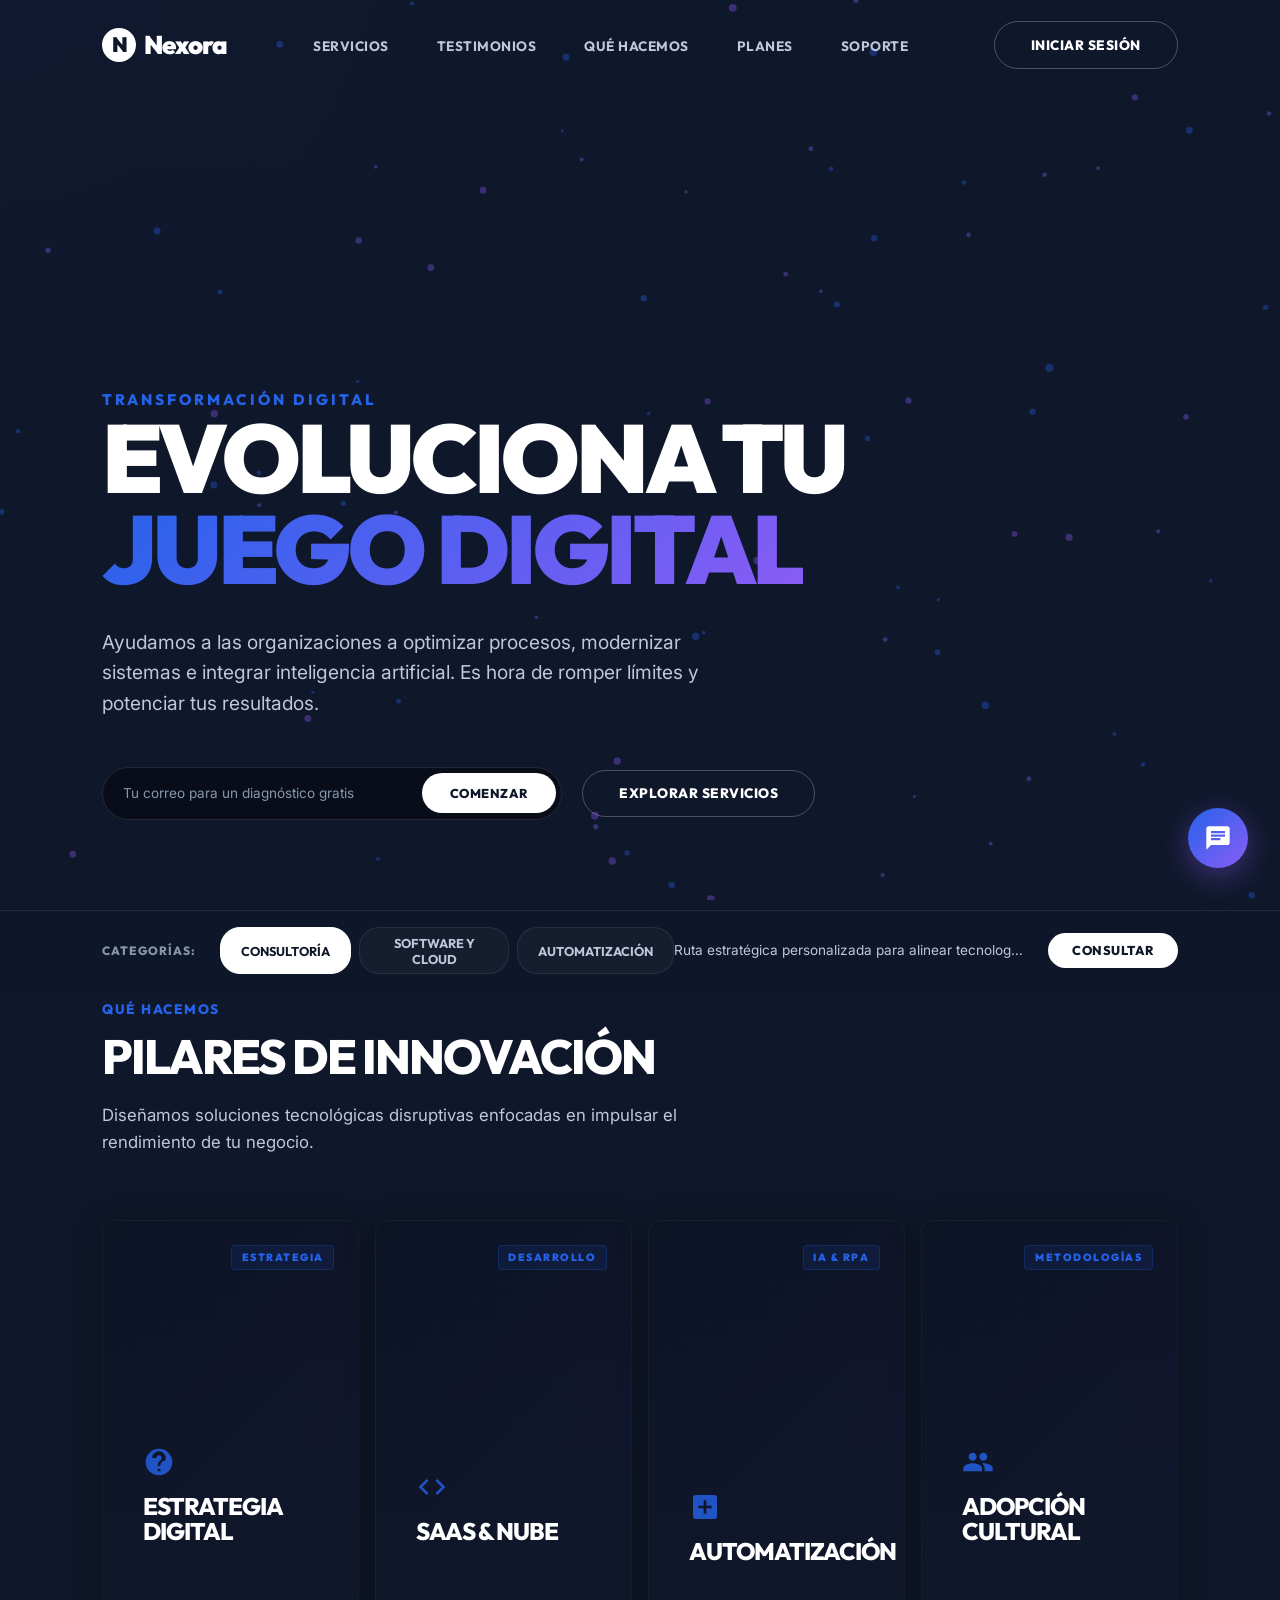
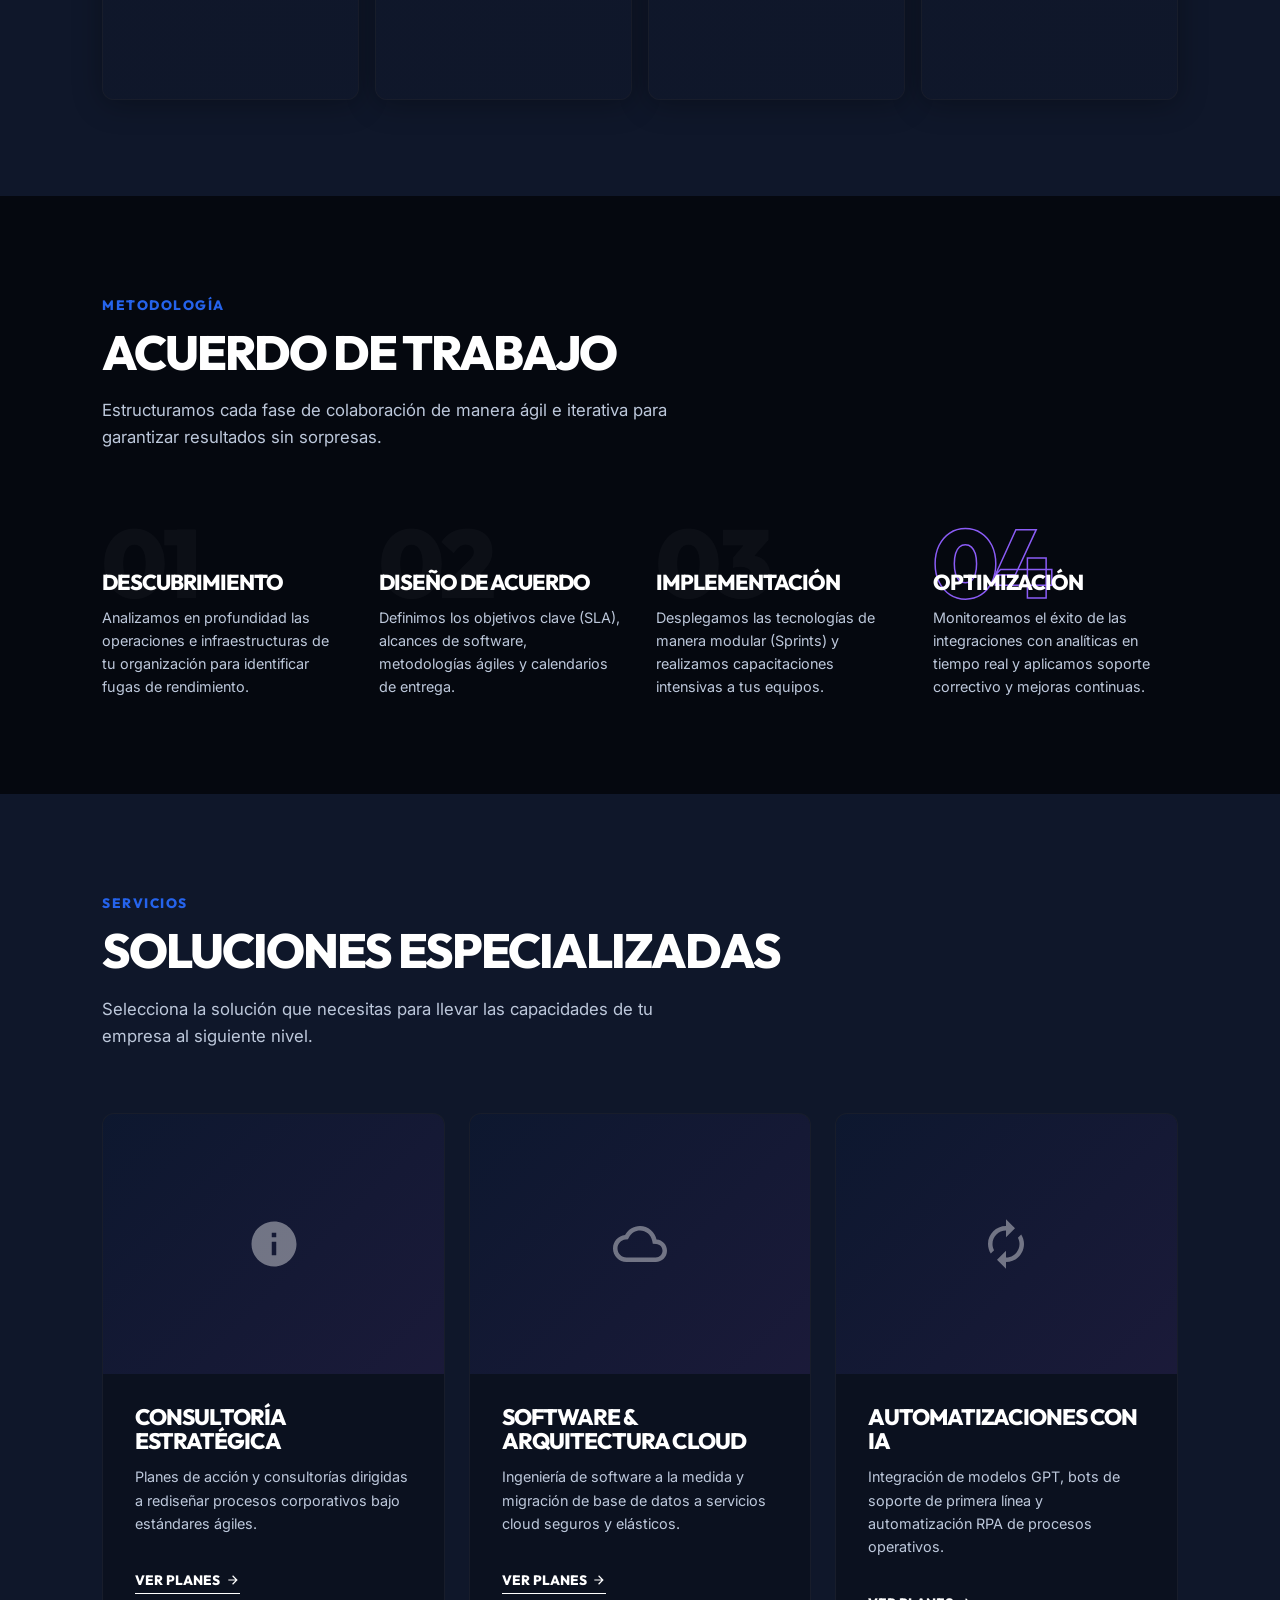
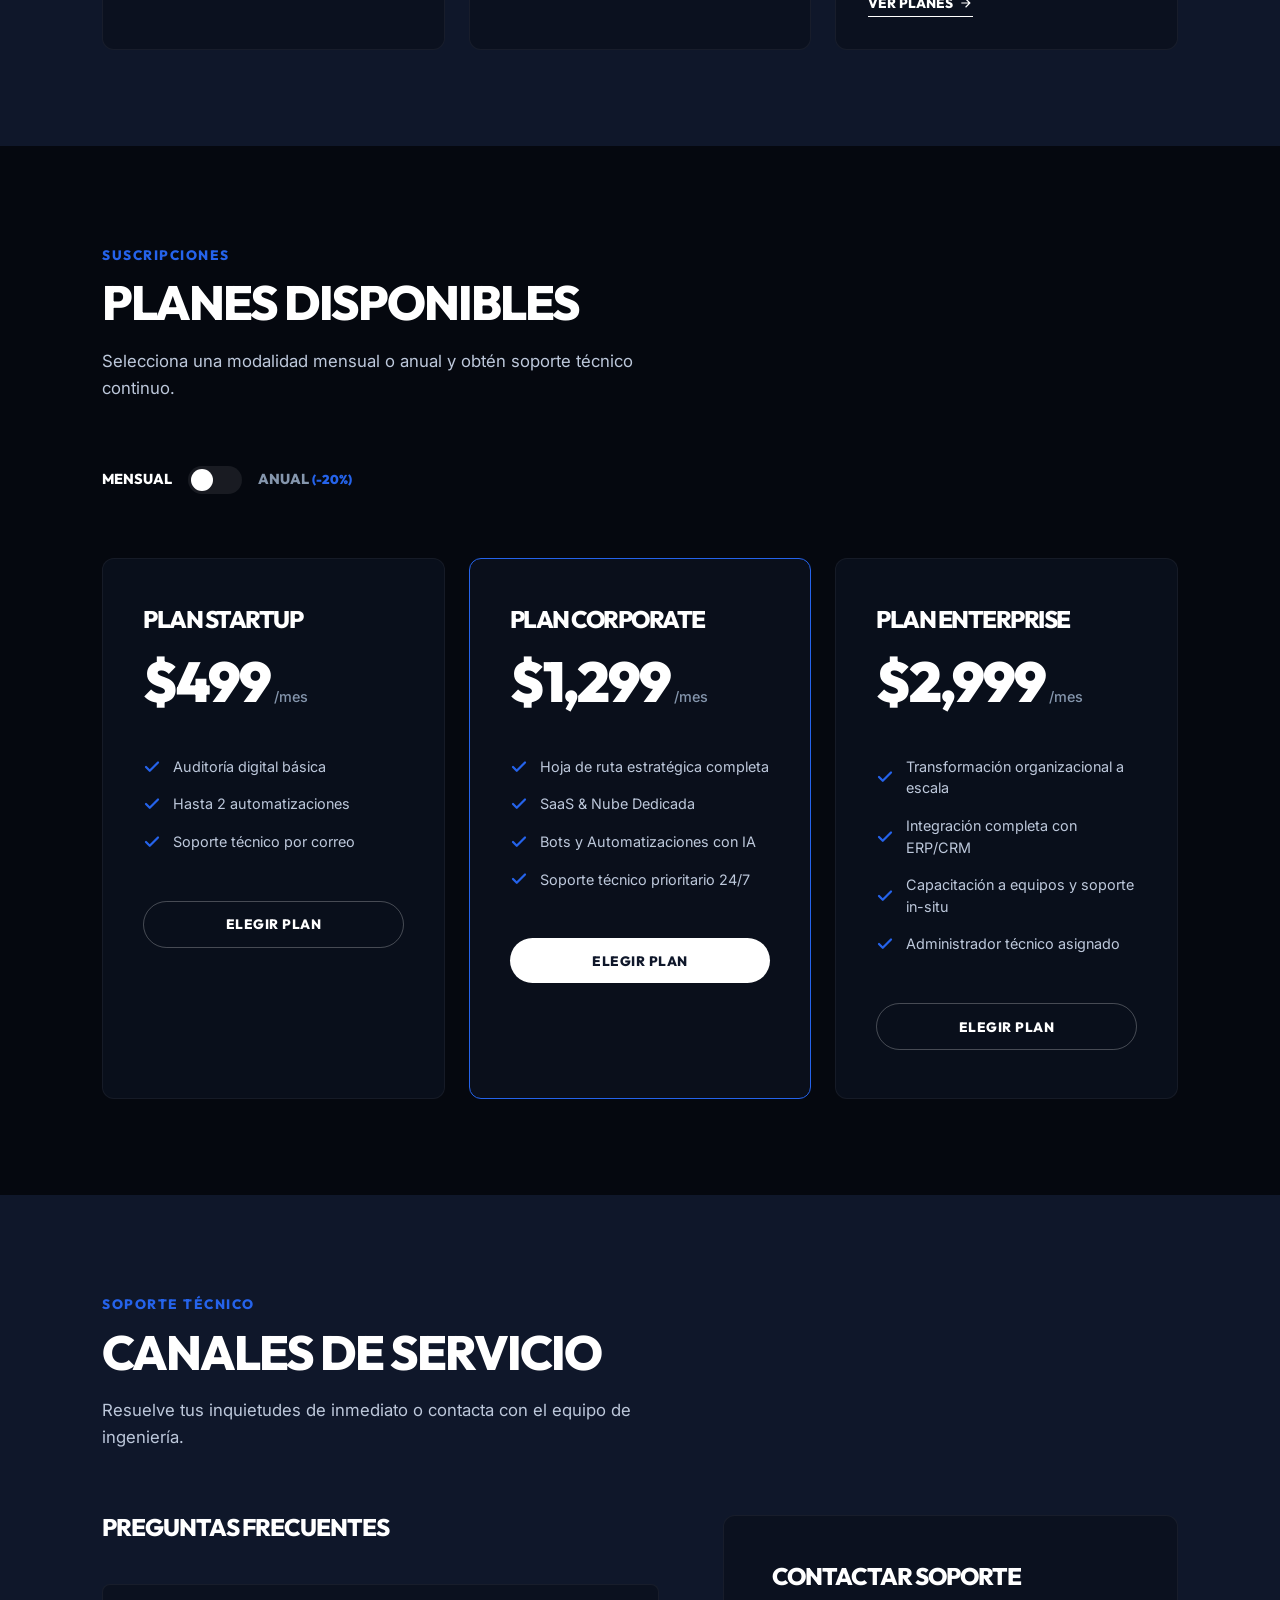
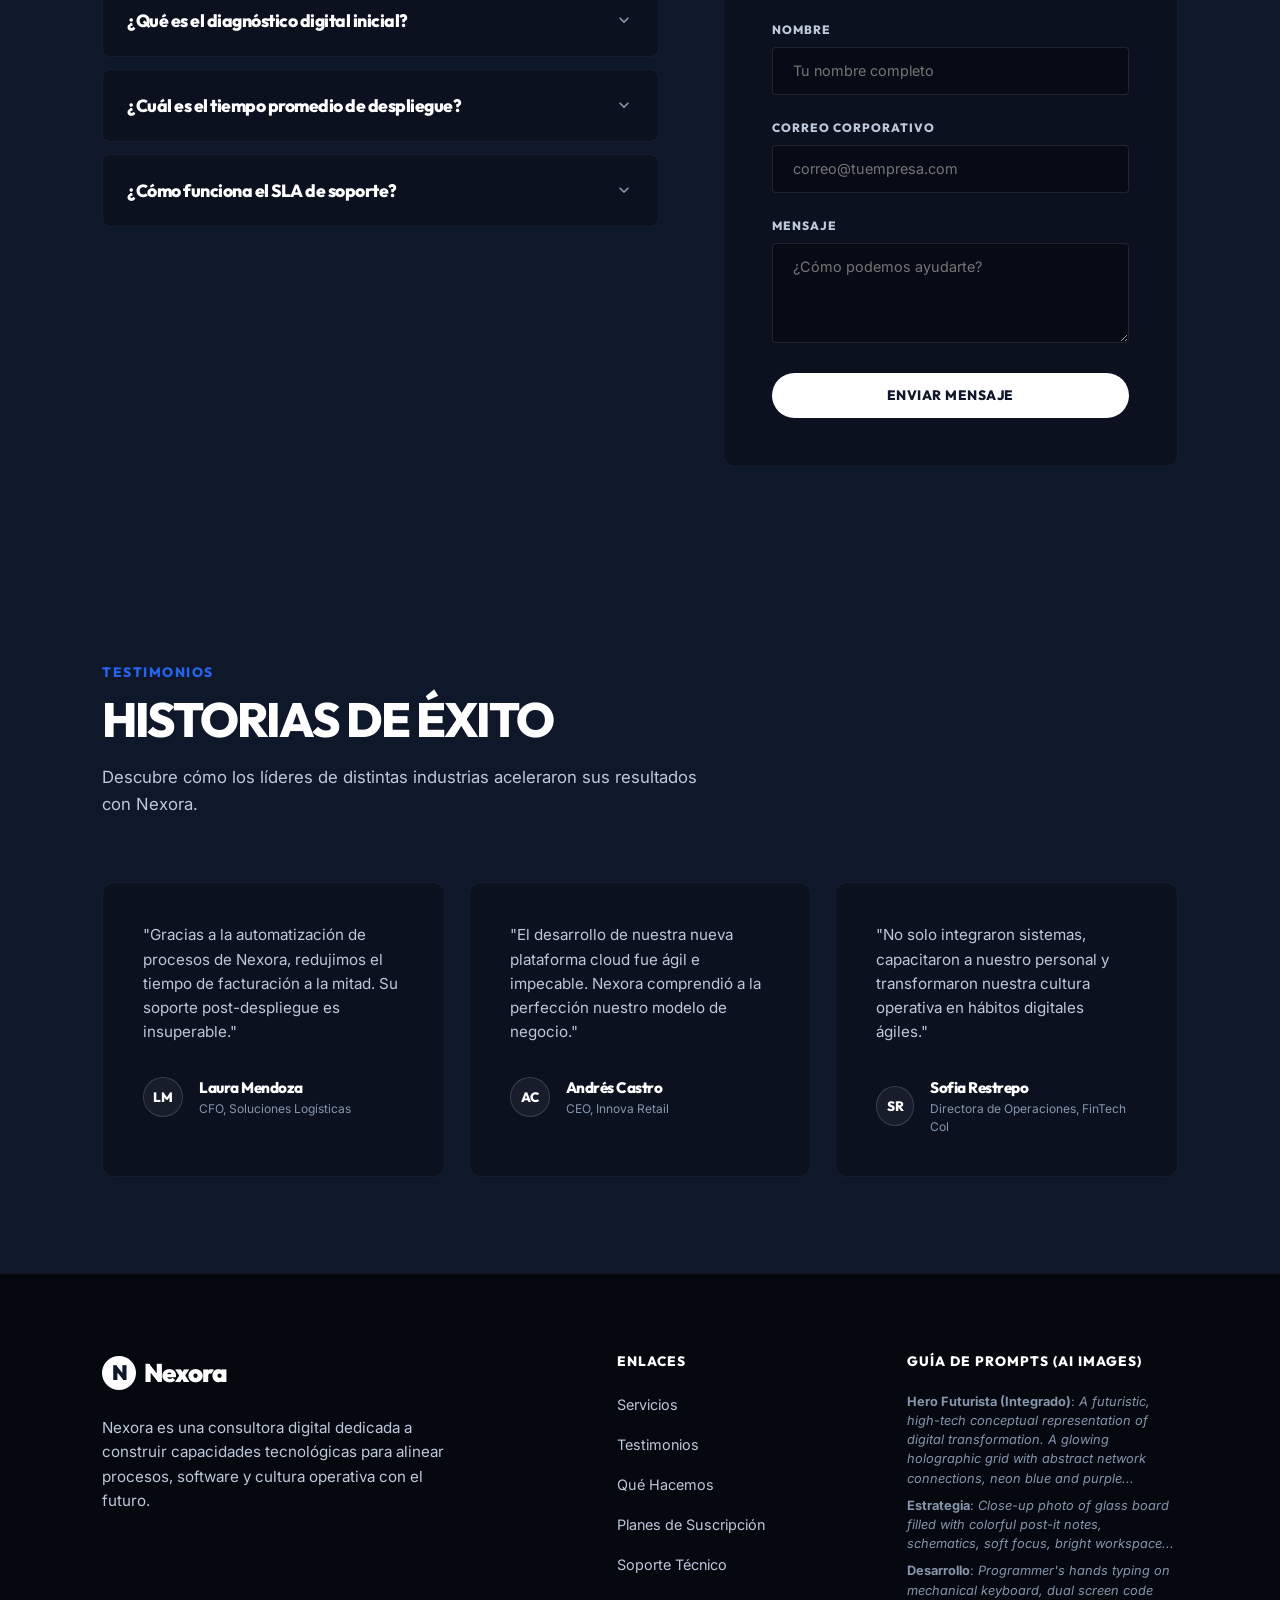
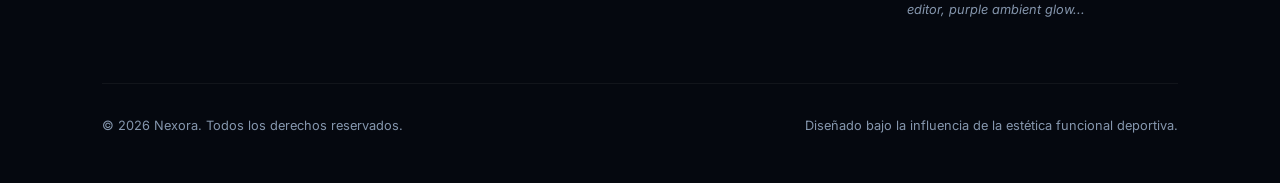
==== index.html @ 92bcb0ba "Sitio web Nexora: landing page y portafolio de servicios" ====
<!DOCTYPE html>
<html lang="es">
<head>
  <meta charset="UTF-8">
  <meta name="viewport" content="width=device-width, initial-scale=1.0">
  <title>Nexora - Agencia de Transformación Digital</title>
  <link rel="stylesheet" href="style.css">
</head>
<body>

  <!-- Header Section (Nike-inspired) -->
  <header class="header" id="navbar">
    <div class="logo">
      <div class="logo-symbol">N</div>
      <span class="logo-text">Nexora</span>
    </div>
    
    <nav>
      <ul class="nav-menu">
        <li><a href="#services" class="nav-link">Servicios</a></li>
        <li><a href="#testimonials" class="nav-link">Testimonios</a></li>
        <li><a href="#about" class="nav-link">Qué Hacemos</a></li>
        <li><a href="#pricing" class="nav-link">Planes</a></li>
        <li><a href="#faq" class="nav-link">Soporte</a></li>
      </ul>
    </nav>

    <div>
      <button class="btn btn-outline" onclick="openModal('login-modal')">Iniciar Sesión</button>
    </div>
  </header>

  <!-- Section 1: Hero Section (Nike Full-Bleed Campaign Style with Interactive Canvas) -->
  <section class="hero-section" id="hero">
    <!-- Full bleed interactive background canvas -->
    <div class="hero-background-media">
      <canvas id="hero-canvas"></canvas>
      <div class="hero-overlay"></div>
    </div>
    
    <div class="hero-content">
      <span class="hero-tagline">Transformación Digital</span>
      <h1 class="hero-title">
        Evoluciona tu <span>Juego Digital</span>
      </h1>
      <p class="hero-desc">
        Ayudamos a las organizaciones a optimizar procesos, modernizar sistemas e integrar inteligencia artificial. Es hora de romper límites y potenciar tus resultados.
      </p>
      
      <!-- Newsletter / Subscription Form & CTA Row -->
      <div class="hero-actions-row">
        <form class="hero-subscription" onsubmit="event.preventDefault(); handleSubscribe('hero-email');">
          <input type="email" id="hero-email" placeholder="Tu correo para un diagnóstico gratis" required>
          <button type="submit" class="btn btn-primary">Comenzar</button>
        </form>
        <button class="btn btn-outline" onclick="document.getElementById('services').scrollIntoView({behavior: 'smooth'})">Explorar Servicios</button>
      </div>
    </div>
  </section>

  <!-- Section 2: Qué Hacemos (Nike Category Cards style with Futuristic Enhancements) -->
  <section class="what-we-do" id="about">
    <div class="section-header">
      <span class="section-tag">Qué Hacemos</span>
      <h2 class="section-title">Pilares de Innovación</h2>
      <p class="section-desc">Diseñamos soluciones tecnológicas disruptivas enfocadas en impulsar el rendimiento de tu negocio.</p>
    </div>

    <div class="do-grid">
      <!-- Card 1: Estrategia -->
      <div class="do-card">
        <div class="do-card-bg"></div>
        <span class="do-card-tag">ESTRATEGIA</span>
        <div class="do-card-content">
          <div class="do-icon">
            <svg viewBox="0 0 24 24"><path d="M12 2C6.48 2 2 6.48 2 12s4.48 10 10 10 10-4.48 10-10S17.52 2 12 2zm1 17h-2v-2h2v2zm2.07-7.75l-.9.92C13.45 12.9 13 13.5 13 15h-2v-.5c0-1.1.45-2.1 1.17-2.83l1.24-1.26c.37-.36.59-.86.59-1.41 0-1.1-.9-2-2-2s-2 .9-2 2H7c0-2.76 2.24-5 5-5s5 2.24 5 5c0 1.04-.42 1.99-1.07 2.25z"/></svg>
          </div>
          <h3 class="do-title">Estrategia Digital</h3>
          <p class="do-text">Analizamos y diseñamos una hoja de ruta tecnológica personalizada para migrar tus operaciones al ecosistema digital sin fricciones.</p>
        </div>
      </div>

      <!-- Card 2: Desarrollo -->
      <div class="do-card">
        <div class="do-card-bg"></div>
        <span class="do-card-tag">DESARROLLO</span>
        <div class="do-card-content">
          <div class="do-icon">
            <svg viewBox="0 0 24 24"><path d="M9.4 16.6L4.8 12l4.6-4.6L8 6l-6 6 6 6 1.4-1.4zm5.2 0l4.6-4.6-4.6-4.6L16 6l6 6-6 6-1.4-1.4z"/></svg>
          </div>
          <h3 class="do-title">SaaS & Nube</h3>
          <p class="do-text">Construimos plataformas de software escalables y arquitecturas cloud optimizadas para soportar el crecimiento de tu empresa.</p>
        </div>
      </div>

      <!-- Card 3: Optimización -->
      <div class="do-card">
        <div class="do-card-bg"></div>
        <span class="do-card-tag">IA & RPA</span>
        <div class="do-card-content">
          <div class="do-icon">
            <svg viewBox="0 0 24 24"><path d="M19 3H5c-1.1 0-2 .9-2 2v14c0 1.1.9 2 2 2h14c1.1 0 2-.9 2-2V5c0-1.1-.9-2-2-2zm-2 10h-4v4h-2v-4H7v-2h4V7h2v4h4v2z"/></svg>
          </div>
          <h3 class="do-title">Automatización</h3>
          <p class="do-text">Liberamos el tiempo de tu equipo automatizando tareas repetitivas y flujos complejos con bots inteligentes y RPA.</p>
        </div>
      </div>

      <!-- Card 4: Cultura -->
      <div class="do-card">
        <div class="do-card-bg"></div>
        <span class="do-card-tag">METODOLOGÍAS</span>
        <div class="do-card-content">
          <div class="do-icon">
            <svg viewBox="0 0 24 24"><path d="M16 11c1.66 0 2.99-1.34 2.99-3S17.66 5 16 5s-3 1.34-3 3 1.34 3 3 3zm-8 0c1.66 0 2.99-1.34 2.99-3S9.66 5 8 5 5 6.34 5 8s1.34 3 3 3zm0 2c-2.33 0-7 1.17-7 3.5V19h14v-2.5c0-2.33-4.67-3.5-7-3.5zm8 0c-.29 0-.62.02-.97.05 1.16.84 1.97 1.97 1.97 3.45V19h6v-2.5c0-2.33-4.67-3.5-7-3.5z"/></svg>
          </div>
          <h3 class="do-title">Adopción Cultural</h3>
          <p class="do-text">Capacitamos a tus colaboradores en metodologías ágiles y herramientas digitales para asegurar una transformación orgánica.</p>
        </div>
      </div>
    </div>
  </section>

  <!-- Section 3: Acuerdo de Trabajo (Bold horizontal workflow steps) -->
  <section class="timeline-section" id="workspace">
    <div class="section-header">
      <span class="section-tag">Metodología</span>
      <h2 class="section-title">Acuerdo de Trabajo</h2>
      <p class="section-desc">Estructuramos cada fase de colaboración de manera ágil e iterativa para garantizar resultados sin sorpresas.</p>
    </div>

    <div class="timeline">
      <!-- Step 1 -->
      <div class="timeline-item active">
        <div class="timeline-num">01</div>
        <div class="timeline-card">
          <h3 class="timeline-title">Descubrimiento</h3>
          <p class="timeline-text">Analizamos en profundidad las operaciones e infraestructuras de tu organización para identificar fugas de rendimiento.</p>
        </div>
      </div>
      
      <!-- Step 2 -->
      <div class="timeline-item">
        <div class="timeline-num">02</div>
        <div class="timeline-card">
          <h3 class="timeline-title">Diseño de Acuerdo</h3>
          <p class="timeline-text">Definimos los objetivos clave (SLA), alcances de software, metodologías ágiles y calendarios de entrega.</p>
        </div>
      </div>

      <!-- Step 3 -->
      <div class="timeline-item">
        <div class="timeline-num">03</div>
        <div class="timeline-card">
          <h3 class="timeline-title">Implementación</h3>
          <p class="timeline-text">Desplegamos las tecnologías de manera modular (Sprints) y realizamos capacitaciones intensivas a tus equipos.</p>
        </div>
      </div>

      <!-- Step 4 -->
      <div class="timeline-item">
        <div class="timeline-num">04</div>
        <div class="timeline-card">
          <h3 class="timeline-title">Optimización</h3>
          <p class="timeline-text">Monitoreamos el éxito de las integraciones con analíticas en tiempo real y aplicamos soporte correctivo y mejoras continuas.</p>
        </div>
      </div>
    </div>
  </section>

  <!-- Section 4: Catálogo de Servicios (Showcase product grids) -->
  <section class="services-section" id="services">
    <div class="section-header">
      <span class="section-tag">Servicios</span>
      <h2 class="section-title">Soluciones Especializadas</h2>
      <p class="section-desc">Selecciona la solución que necesitas para llevar las capacidades de tu empresa al siguiente nivel.</p>
    </div>

    <div class="services-grid">
      <!-- Service 1 -->
      <div class="service-item" id="service-consulting">
        <div class="service-img-mock">
          <div class="service-img-icon">
            <svg viewBox="0 0 24 24"><path d="M12 2C6.48 2 2 6.48 2 12s4.48 10 10 10 10-4.48 10-10S17.52 2 12 2zm1 15h-2v-6h2v6zm0-8h-2V7h2v2z"/></svg>
          </div>
        </div>
        <div class="service-content">
          <h3 class="service-title">Consultoría Estratégica</h3>
          <p class="service-text">Planes de acción y consultorías dirigidas a rediseñar procesos corporativos bajo estándares ágiles.</p>
          <a href="#pricing" class="service-btn">
            Ver planes
            <svg viewBox="0 0 24 24"><path d="M12 4l-1.41 1.41L16.17 11H4v2h12.17l-5.58 5.59L12 20l8-8z"/></svg>
          </a>
        </div>
      </div>

      <!-- Service 2 -->
      <div class="service-item" id="service-cloud">
        <div class="service-img-mock">
          <div class="service-img-icon">
            <svg viewBox="0 0 24 24"><path d="M19.35 10.04C18.67 6.59 15.64 4 12 4 9.11 4 6.6 5.64 5.35 8.04 2.34 8.36 0 10.91 0 14c0 3.31 2.69 6 6 6h13c2.76 0 5-2.24 5-5 0-2.64-2.05-4.78-4.65-4.96zM19 18H6c-2.21 0-4-1.79-4-4 0-2.05 1.53-3.76 3.56-3.97l1.07-.11.5-.95C8.08 7.14 9.94 6 12 6c2.62 0 4.88 1.86 5.39 4.43l.3 1.5 1.53.11c1.56.1 2.78 1.41 2.78 2.96 0 1.65-1.35 3-3 3z"/></svg>
          </div>
        </div>
        <div class="service-content">
          <h3 class="service-title">Software & Arquitectura Cloud</h3>
          <p class="service-text">Ingeniería de software a la medida y migración de base de datos a servicios cloud seguros y elásticos.</p>
          <a href="#pricing" class="service-btn">
            Ver planes
            <svg viewBox="0 0 24 24"><path d="M12 4l-1.41 1.41L16.17 11H4v2h12.17l-5.58 5.59L12 20l8-8z"/></svg>
          </a>
        </div>
      </div>

      <!-- Service 3 -->
      <div class="service-item" id="service-automation">
        <div class="service-img-mock">
          <div class="service-img-icon">
            <svg viewBox="0 0 24 24"><path d="M12 6v3l4-4-4-4v3c-4.42 0-8 3.58-8 8 0 1.57.46 3.03 1.24 4.26L6.7 14.8c-.45-.83-.7-1.79-.7-2.8 0-3.31 2.69-6 6-6zm6.76 1.74L17.3 9.2c.44.84.7 1.79.7 2.8 0 3.31-2.69 6-6 6v-3l-4 4 4 4v-3c4.42 0 8-3.58 8-8 0-1.57-.46-3.03-1.24-4.26z"/></svg>
          </div>
        </div>
        <div class="service-content">
          <h3 class="service-title">Automatizaciones con IA</h3>
          <p class="service-text">Integración de modelos GPT, bots de soporte de primera línea y automatización RPA de procesos operativos.</p>
          <a href="#pricing" class="service-btn">
            Ver planes
            <svg viewBox="0 0 24 24"><path d="M12 4l-1.41 1.41L16.17 11H4v2h12.17l-5.58 5.59L12 20l8-8z"/></svg>
          </a>
        </div>
      </div>
    </div>
  </section>

  <!-- Interactive Bottom Selector Bar (Audi-inspired selector toolbar) -->
  <div class="bottom-selector-bar" id="audi-selector-bar">
    <div class="selector-left">
      <span class="selector-label">Categorías:</span>
      <div class="selector-items-container">
        <button class="selector-item-btn active" onclick="selectServicePreview('consulting')">Consultoría</button>
        <button class="selector-item-btn" onclick="selectServicePreview('cloud')">Software y Cloud</button>
        <button class="selector-item-btn" onclick="selectServicePreview('automation')">Automatización</button>
      </div>
    </div>
    <div class="selector-right">
      <span class="selector-preview-text" id="selector-preview-desc">
        Ruta estratégica personalizada para alinear tecnología y negocio.
      </span>
      <a href="#support" class="btn btn-primary" style="padding: 0.5rem 1.5rem; font-size: 0.8rem;">Consultar</a>
    </div>
  </div>

  <!-- Section 5: Suscripciones & Planes (Pricing) -->
  <section class="pricing-section" id="pricing">
    <div class="section-header">
      <span class="section-tag">Suscripciones</span>
      <h2 class="section-title">Planes Disponibles</h2>
      <p class="section-desc">Selecciona una modalidad mensual o anual y obtén soporte técnico continuo.</p>
    </div>

    <!-- Toggle switch Monthly / Annual -->
    <div class="pricing-toggle-container">
      <span class="pricing-label active" id="label-monthly" onclick="togglePricing(false)">Mensual</span>
      <div class="toggle-switch" id="pricing-toggle" onclick="togglePricing()">
        <div class="toggle-circle"></div>
      </div>
      <span class="pricing-label" id="label-annual" onclick="togglePricing(true)">Anual <span style="color:var(--color-blue); font-size:0.8rem; font-weight:900;">(-20%)</span></span>
    </div>

    <div class="pricing-grid">
      <!-- Tier 1 -->
      <div class="price-card">
        <h3 class="price-tier">Plan Startup</h3>
        <div class="price-amount" id="price-startup">
          $499<span class="price-period">/mes</span>
        </div>
        <ul class="price-features">
          <li class="price-feature-item">
            <svg viewBox="0 0 24 24" fill="none" stroke="currentColor" stroke-width="3" stroke-linecap="round" stroke-linejoin="round"><polyline points="20 6 9 17 4 12"></polyline></svg>
            Auditoría digital básica
          </li>
          <li class="price-feature-item">
            <svg viewBox="0 0 24 24" fill="none" stroke="currentColor" stroke-width="3" stroke-linecap="round" stroke-linejoin="round"><polyline points="20 6 9 17 4 12"></polyline></svg>
            Hasta 2 automatizaciones
          </li>
          <li class="price-feature-item">
            <svg viewBox="0 0 24 24" fill="none" stroke="currentColor" stroke-width="3" stroke-linecap="round" stroke-linejoin="round"><polyline points="20 6 9 17 4 12"></polyline></svg>
            Soporte técnico por correo
          </li>
        </ul>
        <button class="btn btn-outline price-btn" onclick="showNotification('Solicitud de Plan Startup enviada.')">Elegir Plan</button>
      </div>

      <!-- Tier 2 -->
      <div class="price-card featured">
        <h3 class="price-tier">Plan Corporate</h3>
        <div class="price-amount" id="price-corporate">
          $1,299<span class="price-period">/mes</span>
        </div>
        <ul class="price-features">
          <li class="price-feature-item">
            <svg viewBox="0 0 24 24" fill="none" stroke="currentColor" stroke-width="3" stroke-linecap="round" stroke-linejoin="round"><polyline points="20 6 9 17 4 12"></polyline></svg>
            Hoja de ruta estratégica completa
          </li>
          <li class="price-feature-item">
            <svg viewBox="0 0 24 24" fill="none" stroke="currentColor" stroke-width="3" stroke-linecap="round" stroke-linejoin="round"><polyline points="20 6 9 17 4 12"></polyline></svg>
            SaaS & Nube Dedicada
          </li>
          <li class="price-feature-item">
            <svg viewBox="0 0 24 24" fill="none" stroke="currentColor" stroke-width="3" stroke-linecap="round" stroke-linejoin="round"><polyline points="20 6 9 17 4 12"></polyline></svg>
            Bots y Automatizaciones con IA
          </li>
          <li class="price-feature-item">
            <svg viewBox="0 0 24 24" fill="none" stroke="currentColor" stroke-width="3" stroke-linecap="round" stroke-linejoin="round"><polyline points="20 6 9 17 4 12"></polyline></svg>
            Soporte técnico prioritario 24/7
          </li>
        </ul>
        <button class="btn btn-primary price-btn" onclick="showNotification('Solicitud de Plan Corporate enviada.')">Elegir Plan</button>
      </div>

      <!-- Tier 3 -->
      <div class="price-card">
        <h3 class="price-tier">Plan Enterprise</h3>
        <div class="price-amount" id="price-enterprise">
          $2,999<span class="price-period">/mes</span>
        </div>
        <ul class="price-features">
          <li class="price-feature-item">
            <svg viewBox="0 0 24 24" fill="none" stroke="currentColor" stroke-width="3" stroke-linecap="round" stroke-linejoin="round"><polyline points="20 6 9 17 4 12"></polyline></svg>
            Transformación organizacional a escala
          </li>
          <li class="price-feature-item">
            <svg viewBox="0 0 24 24" fill="none" stroke="currentColor" stroke-width="3" stroke-linecap="round" stroke-linejoin="round"><polyline points="20 6 9 17 4 12"></polyline></svg>
            Integración completa con ERP/CRM
          </li>
          <li class="price-feature-item">
            <svg viewBox="0 0 24 24" fill="none" stroke="currentColor" stroke-width="3" stroke-linecap="round" stroke-linejoin="round"><polyline points="20 6 9 17 4 12"></polyline></svg>
            Capacitación a equipos y soporte in-situ
          </li>
          <li class="price-feature-item">
            <svg viewBox="0 0 24 24" fill="none" stroke="currentColor" stroke-width="3" stroke-linecap="round" stroke-linejoin="round"><polyline points="20 6 9 17 4 12"></polyline></svg>
            Administrador técnico asignado
          </li>
        </ul>
        <button class="btn btn-outline price-btn" onclick="showNotification('Solicitud de Plan Enterprise enviada.')">Elegir Plan</button>
      </div>
    </div>
  </section>

  <!-- Section 6: Servicio al Cliente & FAQ -->
  <section class="faq-section" id="faq">
    <div class="section-header">
      <span class="section-tag">Soporte Técnico</span>
      <h2 class="section-title">Canales de Servicio</h2>
      <p class="section-desc">Resuelve tus inquietudes de inmediato o contacta con el equipo de ingeniería.</p>
    </div>

    <div class="support-container" id="support">
      
      <!-- FAQ Accordion -->
      <div class="faq-list">
        <h3 class="form-title">Preguntas Frecuentes</h3>
        
        <!-- Accordion Item 1 -->
        <div class="faq-item">
          <button class="faq-trigger" onclick="toggleAccordion(this)">
            ¿Qué es el diagnóstico digital inicial?
            <span class="faq-arrow">
              <svg viewBox="0 0 24 24"><path d="M16.59 8.59L12 13.17 7.41 8.59 6 10l6 6 6-6z"/></svg>
            </span>
          </button>
          <div class="faq-panel">
            <div class="faq-content">
              Es una auditoría técnica sin costo sobre tus flujos de trabajo e infraestructuras actuales. Te entregaremos un reporte ejecutivo con 3 mejoras de alto impacto listas para implementarse.
            </div>
          </div>
        </div>

        <!-- Accordion Item 2 -->
        <div class="faq-item">
          <button class="faq-trigger" onclick="toggleAccordion(this)">
            ¿Cuál es el tiempo promedio de despliegue?
            <span class="faq-arrow">
              <svg viewBox="0 0 24 24"><path d="M16.59 8.59L12 13.17 7.41 8.59 6 10l6 6 6-6z"/></svg>
            </span>
          </button>
          <div class="faq-panel">
            <div class="faq-content">
              Las consultorías de procesos toman de 3 a 5 semanas. El desarrollo e integración de software SaaS se realiza por sprints quincenales, completando versiones operativas en un plazo de 2 a 4 meses.
            </div>
          </div>
        </div>

        <!-- Accordion Item 3 -->
        <div class="faq-item">
          <button class="faq-trigger" onclick="toggleAccordion(this)">
            ¿Cómo funciona el SLA de soporte?
            <span class="faq-arrow">
              <svg viewBox="0 0 24 24"><path d="M16.59 8.59L12 13.17 7.41 8.59 6 10l6 6 6-6z"/></svg>
            </span>
          </button>
          <div class="faq-panel">
            <div class="faq-content">
              Garantizamos respuestas técnicas inmediatas. Dependiendo del plan de suscripción contratado, obtienes canales de soporte dedicados con plazos de resolución garantizados de 24h, 4h o asistencia prioritaria 24/7.
            </div>
          </div>
        </div>
      </div>

      <!-- Support Form Card -->
      <div class="support-card">
        <h3 class="form-title">Contactar Soporte</h3>
        
        <form onsubmit="event.preventDefault(); handleFormSubmit();">
          <div class="form-group">
            <label class="form-label" for="support-name">Nombre</label>
            <input type="text" id="support-name" class="form-input" placeholder="Tu nombre completo" required>
          </div>
          <div class="form-group">
            <label class="form-label" for="support-email">Correo Corporativo</label>
            <input type="email" id="support-email" class="form-input" placeholder="correo@tuempresa.com" required>
          </div>
          <div class="form-group">
            <label class="form-label" for="support-message">Mensaje</label>
            <textarea id="support-message" class="form-input" style="min-height: 100px; resize: vertical;" placeholder="¿Cómo podemos ayudarte?" required></textarea>
          </div>
          <button type="submit" class="btn btn-primary" style="width: 100%;">Enviar Mensaje</button>
        </form>
      </div>

    </div>
  </section>

  <!-- Section 7: Testimonios -->
  <section class="testimonials-section" id="testimonials">
    <div class="section-header">
      <span class="section-tag">Testimonios</span>
      <h2 class="section-title">Historias de Éxito</h2>
      <p class="section-desc">Descubre cómo los líderes de distintas industrias aceleraron sus resultados con Nexora.</p>
    </div>

    <div class="testimon-grid">
      <!-- Testimonial 1 -->
      <div class="testimon-card">
        <p class="testimon-quote">
          "Gracias a la automatización de procesos de Nexora, redujimos el tiempo de facturación a la mitad. Su soporte post-despliegue es insuperable."
        </p>
        <div class="testimon-client">
          <div class="testimon-avatar">LM</div>
          <div class="client-info">
            <span class="client-name">Laura Mendoza</span>
            <span class="client-company">CFO, Soluciones Logísticas</span>
          </div>
        </div>
      </div>

      <!-- Testimonial 2 -->
      <div class="testimon-card">
        <p class="testimon-quote">
          "El desarrollo de nuestra nueva plataforma cloud fue ágil e impecable. Nexora comprendió a la perfección nuestro modelo de negocio."
        </p>
        <div class="testimon-client">
          <div class="testimon-avatar">AC</div>
          <div class="client-info">
            <span class="client-name">Andrés Castro</span>
            <span class="client-company">CEO, Innova Retail</span>
          </div>
        </div>
      </div>

      <!-- Testimonial 3 -->
      <div class="testimon-card">
        <p class="testimon-quote">
          "No solo integraron sistemas, capacitaron a nuestro personal y transformaron nuestra cultura operativa en hábitos digitales ágiles."
        </p>
        <div class="testimon-client">
          <div class="testimon-avatar">SR</div>
          <div class="client-info">
            <span class="client-name">Sofia Restrepo</span>
            <span class="client-company">Directora de Operaciones, FinTech Col</span>
          </div>
        </div>
      </div>
    </div>
  </section>

  <!-- Floating Chatbot Widget (Nexora AI Assistant) -->
  <div class="chatbot-widget" id="chatbot">
    <button class="chatbot-toggle" id="chatbot-toggle" onclick="toggleChatbot()">
      <svg viewBox="0 0 24 24"><path d="M20 2H4c-1.1 0-1.99.9-1.99 2L2 22l4-4h14c1.1 0 2-.9 2-2V4c0-1.1-.9-2-2-2zM6 9h12v2H6V9zm8 5H6v-2h8v2zm4-6H6V6h12v2z"/></svg>
    </button>
    
    <div class="chat-window" id="chat-window">
      <div class="chat-header">
        <div class="chat-header-avatar">N</div>
        <div class="chat-header-info">
          <span class="chat-header-title">Nexora AI Assistant</span>
          <span class="chat-header-status">En línea</span>
        </div>
        <button class="chat-close-btn" onclick="toggleChatbot()">
          <svg viewBox="0 0 24 24"><path d="M19 6.41L17.59 5 12 10.59 6.41 5 5 6.41 10.59 12 5 17.59 6.41 19 12 13.41 17.59 19 19 17.59 13.41 12z"/></svg>
        </button>
      </div>
      
      <div class="chat-messages" id="chat-messages">
        <div class="chat-bubble bot">
          ¡Hola! Soy el asistente digital de Nexora. ¿En qué puedo ayudarte hoy?
        </div>
      </div>
      
      <div class="chat-quick-replies" id="chat-quick-replies">
        <button class="chat-reply-btn" onclick="handleChatReply('planes')">Tipos de Planes</button>
        <button class="chat-reply-btn" onclick="handleChatReply('asesoria')">Asesoría Digital</button>
        <button class="chat-reply-btn" onclick="handleChatReply('whatsapp')">WhatsApp Directo</button>
      </div>
    </div>
  </div>

  <!-- Footer Section -->
  <footer class="footer">
    <div class="footer-grid">
      <div class="footer-logo-desc">
        <div class="logo">
          <div class="logo-symbol">N</div>
          <span class="logo-text" style="color:var(--color-white);">Nexora</span>
        </div>
        <p class="footer-desc">
          Nexora es una consultora digital dedicada a construir capacidades tecnológicas para alinear procesos, software y cultura operativa con el futuro.
        </p>
      </div>

      <div>
        <h3 class="footer-links-title">Enlaces</h3>
        <ul class="footer-links-list">
          <li><a href="#services">Servicios</a></li>
          <li><a href="#testimonials">Testimonios</a></li>
          <li><a href="#about">Qué Hacemos</a></li>
          <li><a href="#pricing">Planes de Suscripción</a></li>
          <li><a href="#faq">Soporte Técnico</a></li>
        </ul>
      </div>

      <div>
        <h3 class="footer-links-title">Guía de Prompts (AI Images)</h3>
        <ul class="footer-links-list" style="gap:0.5rem; font-size:0.8rem; color:var(--text-muted);">
          <li>
            <strong>Hero Futurista (Integrado)</strong>:
            <span style="font-style:italic;">A futuristic, high-tech conceptual representation of digital transformation. A glowing holographic grid with abstract network connections, neon blue and purple...</span>
          </li>
          <li>
            <strong>Estrategia</strong>:
            <span style="font-style:italic;">Close-up photo of glass board filled with colorful post-it notes, schematics, soft focus, bright workspace...</span>
          </li>
          <li>
            <strong>Desarrollo</strong>:
            <span style="font-style:italic;">Programmer's hands typing on mechanical keyboard, dual screen code editor, purple ambient glow...</span>
          </li>
        </ul>
      </div>
    </div>

    <div class="footer-bottom">
      <span>&copy; 2026 Nexora. Todos los derechos reservados.</span>
      <span>Diseñado bajo la influencia de la estética funcional deportiva.</span>
    </div>
  </footer>

  <!-- Modal: Iniciar Sesión (Login Modal) -->
  <div class="modal" id="login-modal">
    <div class="modal-content">
      <button class="modal-close" onclick="closeModal('login-modal')">
        <svg viewBox="0 0 24 24"><path d="M19 6.41L17.59 5 12 10.59 6.41 5 5 6.41 10.59 12 5 17.59 6.41 19 12 13.41 17.59 19 19 17.59 13.41 12z"/></svg>
      </button>
      <h3 class="form-title" style="text-align: center; margin-bottom: 2rem;">Acceso a tu Cuenta</h3>
      
      <form onsubmit="event.preventDefault(); handleLogin();">
        <div class="form-group">
          <label class="form-label" for="login-email">Correo Corporativo</label>
          <input type="email" id="login-email" class="form-input" placeholder="correo@tuempresa.com" required>
        </div>
        <div class="form-group">
          <label class="form-label" for="login-pass">Contraseña</label>
          <input type="password" id="login-pass" class="form-input" placeholder="••••••••" required>
        </div>
        <button type="submit" class="btn btn-primary" style="width: 100%; margin-top: 1rem;">Iniciar Sesión</button>
      </form>
    </div>
  </div>

  <!-- Alert System Container -->
  <div class="alert-container" id="alert-container"></div>

  <script src="app.js"></script>
</body>
</html>
---- style.css ----
/* Import Outfit and Inter Google Fonts */
@import url('https://fonts.googleapis.com/css2?family=Inter:wght@400;500;600;700&family=Outfit:wght@600;700;800;900&display=swap');

:root {
  /* Brand Colors */
  --color-blue: #2563EB;
  --color-purple: #8B5CF6;
  --color-navy: #0F172A;
  --color-white: #FFFFFF;

  /* HSL Conversions & Shades */
  --bg-navy-dark: hsl(222, 47%, 4%);
  --bg-navy-card: hsla(222, 47%, 8%, 0.85);
  --bg-navy-light: hsl(222, 47%, 12%);
  
  --text-primary: var(--color-white);
  --text-secondary: hsl(217, 30%, 80%);
  --text-muted: hsl(215, 20%, 60%);

  /* Neon Accents */
  --gradient-primary: linear-gradient(135deg, var(--color-blue), var(--color-purple));
  --gradient-glow: 0 4px 25px rgba(37, 99, 235, 0.35);

  /* Fonts */
  --font-title: 'Outfit', sans-serif;
  --font-body: 'Inter', sans-serif;

  /* Spacing & Transitions */
  --transition-normal: 0.25s cubic-bezier(0.4, 0, 0.2, 1);
  --transition-slow: 0.4s cubic-bezier(0.16, 1, 0.3, 1);
  
  --glass-blur: blur(20px);
  --glass-border: 1px solid rgba(255, 255, 255, 0.05);
}

/* Reset & Base Styles */
* {
  margin: 0;
  padding: 0;
  box-sizing: border-box;
  scroll-behavior: smooth;
}

body {
  background-color: var(--color-navy);
  color: var(--text-primary);
  font-family: var(--font-body);
  overflow-x: hidden;
  line-height: 1.5;
  background-image: 
    radial-gradient(circle at 0% 0%, rgba(37, 99, 235, 0.05) 0%, transparent 50%),
    radial-gradient(circle at 100% 100%, rgba(139, 92, 246, 0.05) 0%, transparent 50%);
  background-attachment: fixed;
}

/* Nike-Style Bold Typography */
h1, h2, h3, h4, h5, h6 {
  font-family: var(--font-title);
  color: var(--color-white);
  line-height: 1.05;
  text-transform: uppercase;
  letter-spacing: -1.5px;
}

h1 {
  font-weight: 900;
  letter-spacing: -3px;
}

h2 {
  font-weight: 800;
  letter-spacing: -2px;
}

a {
  text-decoration: none;
  color: inherit;
  transition: var(--transition-normal);
}

/* Custom Scrollbars */
::-webkit-scrollbar {
  width: 6px;
}
::-webkit-scrollbar-track {
  background: var(--bg-navy-dark);
}
::-webkit-scrollbar-thumb {
  background: rgba(255, 255, 255, 0.1);
  border-radius: 3px;
}
::-webkit-scrollbar-thumb:hover {
  background: var(--color-blue);
}

/* Section Framework */
section {
  padding: 6rem 8% 6rem 8%;
  position: relative;
}

.section-header {
  text-align: left;
  max-width: 700px;
  margin-bottom: 4rem;
}

.section-tag {
  display: inline-block;
  font-family: var(--font-title);
  font-size: 0.85rem;
  font-weight: 800;
  text-transform: uppercase;
  letter-spacing: 1.5px;
  color: var(--color-blue);
  margin-bottom: 0.75rem;
}

.section-title {
  font-size: 3rem;
  margin-bottom: 1.25rem;
}

.section-desc {
  color: var(--text-secondary);
  font-size: 1.05rem;
  max-width: 600px;
  line-height: 1.6;
}

/* Header & Navigation Bar (Nike Look) */
.header {
  position: fixed;
  top: 0;
  left: 0;
  width: 100%;
  height: 90px;
  display: flex;
  justify-content: space-between;
  align-items: center;
  padding: 0 8%;
  z-index: 1000;
  transition: var(--transition-normal);
  background: transparent;
}

.header.scrolled {
  background: var(--bg-navy-dark);
  border-bottom: 1px solid rgba(255, 255, 255, 0.05);
  height: 70px;
}

.logo {
  display: flex;
  align-items: center;
  gap: 0.5rem;
  font-family: var(--font-title);
  font-size: 1.6rem;
  font-weight: 900;
  letter-spacing: -1px;
}

.logo-symbol {
  width: 34px;
  height: 34px;
  background: var(--color-white);
  color: var(--color-navy);
  border-radius: 50%;
  display: flex;
  align-items: center;
  justify-content: center;
  font-weight: 900;
  font-size: 1.3rem;
  transition: var(--transition-normal);
}

.logo:hover .logo-symbol {
  background: var(--gradient-primary);
  color: white;
  box-shadow: var(--gradient-glow);
}

/* Navigation Links */
.nav-menu {
  display: flex;
  gap: 3rem;
  align-items: center;
  list-style: none;
}

.nav-link {
  font-family: var(--font-title);
  font-size: 0.85rem;
  font-weight: 700;
  text-transform: uppercase;
  letter-spacing: 0.5px;
  color: var(--text-secondary);
  padding: 0.5rem 0;
}

.nav-link:hover {
  color: var(--color-white);
}

/* Nike-Style Pill Buttons */
.btn {
  display: inline-flex;
  align-items: center;
  justify-content: center;
  padding: 0.85rem 2.25rem;
  border-radius: 30px;
  font-family: var(--font-title);
  font-weight: 800;
  font-size: 0.85rem;
  text-transform: uppercase;
  letter-spacing: 0.5px;
  cursor: pointer;
  transition: var(--transition-normal);
  border: none;
  gap: 0.5rem;
}

.btn-primary {
  background: var(--color-white);
  color: var(--color-navy);
}

.btn-primary:hover {
  background: var(--color-blue);
  color: var(--color-white);
  box-shadow: var(--gradient-glow);
  transform: scale(1.02);
}

.btn-outline {
  background: transparent;
  border: 1.5px solid rgba(255, 255, 255, 0.25);
  color: var(--color-white);
}

.btn-outline:hover {
  border-color: var(--color-white);
  background: rgba(255, 255, 255, 0.05);
}

/* SECTION 1: Nike-Inspired Campaign Hero Section */
.hero-section {
  min-height: 100vh;
  display: flex;
  flex-direction: column;
  justify-content: flex-end;
  padding-bottom: 5rem;
  padding-top: 140px;
  position: relative;
  overflow: hidden;
}

.hero-background-media {
  position: absolute;
  top: 0;
  left: 0;
  width: 100%;
  height: 100%;
  z-index: -2;
}

.hero-background-media img,
.hero-background-media canvas {
  width: 100%;
  height: 100%;
  object-fit: cover;
  opacity: 0.35;
}

.hero-overlay {
  position: absolute;
  top: 0;
  left: 0;
  width: 100%;
  height: 100%;
  background: linear-gradient(to bottom, rgba(15, 23, 42, 0.5) 0%, rgba(15, 23, 42, 0.95) 90%);
  z-index: -1;
}

.hero-content {
  max-width: 900px;
  z-index: 2;
}

.hero-tagline {
  font-family: var(--font-title);
  font-size: 0.95rem;
  font-weight: 800;
  text-transform: uppercase;
  letter-spacing: 3px;
  color: var(--color-blue);
  margin-bottom: 1.5rem;
}

.hero-title {
  font-size: 6rem;
  font-weight: 900;
  margin-bottom: 2rem;
  line-height: 0.95;
  letter-spacing: -4px;
}

.hero-title span {
  background: var(--gradient-primary);
  -webkit-background-clip: text;
  -webkit-text-fill-color: transparent;
}

.hero-desc {
  font-size: 1.2rem;
  color: var(--text-secondary);
  margin-bottom: 3rem;
  max-width: 650px;
  line-height: 1.6;
}

.hero-actions-row {
  display: flex;
  flex-wrap: wrap;
  gap: 1.25rem;
  align-items: center;
}

.hero-subscription {
  display: flex;
  gap: 0.5rem;
  background: rgba(0, 0, 0, 0.4);
  padding: 0.35rem 0.35rem 0.35rem 1.25rem;
  border-radius: 35px;
  border: 1px solid rgba(255, 255, 255, 0.1);
  width: 100%;
  max-width: 460px;
}

.hero-subscription input {
  flex: 1;
  background: transparent;
  border: none;
  outline: none;
  color: var(--color-white);
  font-family: var(--font-body);
  font-size: 0.85rem;
}

.hero-subscription input::placeholder {
  color: var(--text-muted);
}

.hero-subscription button {
  padding: 0.75rem 1.75rem;
  font-size: 0.8rem;
}

/* SECTION 2: Qué Hacemos (Holographic Cyberpunk Design) */
.do-grid {
  display: grid;
  grid-template-columns: repeat(4, 1fr);
  gap: 1rem;
}

.do-card {
  height: 480px;
  position: relative;
  overflow: hidden;
  border-radius: 12px;
  cursor: pointer;
  display: flex;
  align-items: flex-end;
  padding: 2.5rem;
  background: var(--bg-navy-card);
  border: var(--glass-border);
  box-shadow: 0 4px 30px rgba(0,0,0,0.3);
  transition: var(--transition-normal);
}

/* Subtle holographic grid background overlay */
.do-card::after {
  content: '';
  position: absolute;
  top: 0;
  left: 0;
  width: 100%;
  height: 100%;
  background-image: 
    linear-gradient(rgba(255, 255, 255, 0.01) 1px, transparent 1px),
    linear-gradient(90deg, rgba(255, 255, 255, 0.01) 1px, transparent 1px);
  background-size: 20px 20px;
  z-index: 2;
  pointer-events: none;
  opacity: 0.35;
}

.do-card-bg {
  position: absolute;
  top: 0;
  left: 0;
  width: 100%;
  height: 100%;
  background: linear-gradient(135deg, rgba(37, 99, 235, 0.03) 0%, rgba(139, 92, 246, 0.08) 100%);
  z-index: 1;
  transition: var(--transition-slow);
}

.do-card::before {
  content: '';
  position: absolute;
  top: 0;
  left: 0;
  width: 100%;
  height: 100%;
  background: linear-gradient(to top, rgba(15, 23, 42, 0.95) 20%, transparent 80%);
  z-index: 3;
  transition: var(--transition-normal);
}

.do-card-tag {
  position: absolute;
  top: 1.5rem;
  right: 1.5rem;
  font-family: var(--font-title);
  font-size: 0.65rem;
  font-weight: 900;
  color: var(--color-blue);
  background: rgba(37, 99, 235, 0.1);
  border: 1px solid rgba(37, 99, 235, 0.2);
  padding: 0.25rem 0.6rem;
  border-radius: 4px;
  letter-spacing: 1.5px;
  z-index: 4;
  transition: var(--transition-normal);
}

.do-card-content {
  position: relative;
  z-index: 4;
  width: 100%;
  transform: translateY(20px);
  transition: var(--transition-slow);
}

.do-icon {
  color: var(--color-blue);
  margin-bottom: 1rem;
  width: 32px;
  height: 32px;
  opacity: 0.8;
  transition: var(--transition-normal);
}

.do-icon svg {
  width: 100%;
  height: 100%;
  fill: currentColor;
}

.do-title {
  font-size: 1.5rem;
  font-weight: 800;
  margin-bottom: 0.75rem;
  letter-spacing: -1px;
}

.do-text {
  color: var(--text-secondary);
  font-size: 0.85rem;
  line-height: 1.5;
  opacity: 0;
  transition: var(--transition-normal);
}

/* Hover effects */
.do-card:hover {
  border-color: rgba(139, 92, 246, 0.35);
  box-shadow: 0 15px 35px rgba(0,0,0,0.4), 0 0 20px rgba(139, 92, 246, 0.15);
}

.do-card:hover .do-card-bg {
  transform: scale(1.08);
  background: linear-gradient(135deg, rgba(37, 99, 235, 0.1) 0%, rgba(139, 92, 246, 0.2) 100%);
}

.do-card:hover .do-card-tag {
  color: var(--color-white);
  background: var(--color-purple);
  border-color: transparent;
  box-shadow: 0 0 10px rgba(139, 92, 246, 0.4);
}

.do-card:hover .do-card-content {
  transform: translateY(0);
}

.do-card:hover .do-text {
  opacity: 1;
}

.do-card:hover .do-icon {
  color: var(--color-purple);
  transform: scale(1.1);
}

/* SECTION 3: Acuerdo de Trabajo (Bold List Style) */
.timeline-section {
  background: var(--bg-navy-dark);
}

.timeline {
  display: grid;
  grid-template-columns: repeat(4, 1fr);
  gap: 2rem;
  position: relative;
}

.timeline-item {
  position: relative;
  display: flex;
  flex-direction: column;
}

.timeline-num {
  font-family: var(--font-title);
  font-size: 6rem;
  font-weight: 900;
  line-height: 1;
  color: rgba(255, 255, 255, 0.03);
  margin-bottom: -2.5rem;
  letter-spacing: -4px;
  transition: var(--transition-normal);
}

.timeline-item.active .timeline-num {
  color: transparent;
  -webkit-text-stroke: 1.5px var(--color-purple);
}

.timeline-card {
  background: transparent;
  border: none;
  padding: 0;
}

.timeline-title {
  font-size: 1.35rem;
  font-weight: 800;
  margin-bottom: 0.75rem;
  letter-spacing: -1px;
  position: relative;
  z-index: 2;
}

.timeline-text {
  color: var(--text-secondary);
  font-size: 0.9rem;
  line-height: 1.6;
}

/* SECTION 4: Catálogo de Servicios */
.services-grid {
  display: grid;
  grid-template-columns: repeat(3, 1fr);
  gap: 1.5rem;
}

.service-item {
  background: var(--bg-navy-card);
  border: var(--glass-border);
  border-radius: 12px;
  overflow: hidden;
  transition: var(--transition-normal);
}

.service-item:hover {
  transform: translateY(-4px);
  border-color: rgba(255, 255, 255, 0.15);
  box-shadow: 0 15px 35px rgba(0, 0, 0, 0.4);
}

.service-img-mock {
  width: 100%;
  height: 260px;
  background: linear-gradient(135deg, rgba(37, 99, 235, 0.08), rgba(139, 92, 246, 0.12));
  display: flex;
  align-items: center;
  justify-content: center;
  position: relative;
}

.service-img-icon {
  width: 54px;
  height: 54px;
  color: rgba(255, 255, 255, 0.4);
  transition: var(--transition-normal);
}

.service-img-icon svg {
  width: 100%;
  height: 100%;
  fill: currentColor;
}

.service-item:hover .service-img-icon {
  color: var(--color-white);
  transform: scale(1.1);
}

.service-content {
  padding: 2rem;
}

.service-title {
  font-size: 1.4rem;
  font-weight: 800;
  margin-bottom: 0.75rem;
  letter-spacing: -1px;
}

.service-text {
  color: var(--text-secondary);
  font-size: 0.9rem;
  margin-bottom: 2rem;
  line-height: 1.6;
}

.service-btn {
  font-family: var(--font-title);
  font-size: 0.85rem;
  font-weight: 800;
  text-transform: uppercase;
  color: var(--color-white);
  display: inline-flex;
  align-items: center;
  gap: 0.35rem;
  border-bottom: 1.5px solid var(--color-white);
  padding-bottom: 3px;
}

.service-btn svg {
  width: 14px;
  height: 14px;
  fill: currentColor;
  transition: var(--transition-normal);
}

.service-item:hover .service-btn {
  color: var(--color-blue);
  border-color: var(--color-blue);
}

.service-item:hover .service-btn svg {
  transform: translateX(3px);
}

/* Audi-inspired Bottom selector Drawer */
.bottom-selector-bar {
  position: fixed;
  bottom: -90px;
  left: 0;
  width: 100%;
  height: 80px;
  background: rgba(15, 23, 42, 0.95);
  backdrop-filter: var(--glass-blur);
  -webkit-backdrop-filter: var(--glass-blur);
  border-top: 1px solid rgba(255, 255, 255, 0.08);
  z-index: 999;
  display: flex;
  justify-content: space-between;
  align-items: center;
  padding: 0 8%;
  transition: bottom 0.4s cubic-bezier(0.16, 1, 0.3, 1);
}

.bottom-selector-bar.show {
  bottom: 0;
}

.selector-left {
  display: flex;
  align-items: center;
  gap: 1.5rem;
}

.selector-label {
  font-family: var(--font-title);
  font-size: 0.75rem;
  font-weight: 800;
  text-transform: uppercase;
  color: var(--text-muted);
  letter-spacing: 1px;
}

.selector-items-container {
  display: flex;
  gap: 0.5rem;
}

.selector-item-btn {
  background: rgba(255, 255, 255, 0.03);
  border: 1px solid rgba(255, 255, 255, 0.08);
  color: var(--text-secondary);
  padding: 0.4rem 1.25rem;
  border-radius: 20px;
  font-family: var(--font-title);
  font-size: 0.8rem;
  font-weight: 700;
  text-transform: uppercase;
  cursor: pointer;
  transition: var(--transition-normal);
}

.selector-item-btn:hover {
  background: rgba(255, 255, 255, 0.08);
  color: var(--color-white);
}

.selector-item-btn.active {
  background: var(--color-white);
  border-color: var(--color-white);
  color: var(--color-navy);
}

.selector-right {
  display: flex;
  align-items: center;
  gap: 1.5rem;
}

.selector-preview-text {
  font-size: 0.85rem;
  color: var(--text-secondary);
  max-width: 350px;
  white-space: nowrap;
  overflow: hidden;
  text-overflow: ellipsis;
}

/* SECTION 5: Suscripciones & Planes (Pricing) */
.pricing-section {
  background: var(--bg-navy-dark);
}

.pricing-toggle-container {
  display: flex;
  align-items: center;
  justify-content: flex-start;
  gap: 1rem;
  margin-bottom: 4rem;
}

.pricing-label {
  font-family: var(--font-title);
  font-size: 0.9rem;
  font-weight: 800;
  text-transform: uppercase;
  color: var(--text-muted);
  cursor: pointer;
}

.pricing-label.active {
  color: var(--color-white);
}

.toggle-switch {
  position: relative;
  width: 54px;
  height: 28px;
  background: rgba(255, 255, 255, 0.08);
  border-radius: 15px;
  cursor: pointer;
}

.toggle-circle {
  position: absolute;
  width: 22px;
  height: 22px;
  background: var(--color-white);
  border-radius: 50%;
  top: 3px;
  left: 3px;
  transition: var(--transition-normal);
}

.toggle-switch.annual .toggle-circle {
  left: 29px;
  background: var(--color-blue);
}

.pricing-grid {
  display: grid;
  grid-template-columns: repeat(3, 1fr);
  gap: 1.5rem;
}

.price-card {
  background: var(--bg-navy-card);
  border: var(--glass-border);
  border-radius: 12px;
  padding: 3rem 2.5rem;
  display: flex;
  flex-direction: column;
}

.price-card.featured {
  border-color: var(--color-blue);
}

.price-tier {
  font-size: 1.5rem;
  font-weight: 800;
  margin-bottom: 0.5rem;
}

.price-amount {
  font-family: var(--font-title);
  font-size: 3.5rem;
  font-weight: 900;
  margin-bottom: 2rem;
  display: flex;
  align-items: baseline;
  letter-spacing: -2px;
}

.price-period {
  font-family: var(--font-body);
  font-size: 0.9rem;
  font-weight: 500;
  color: var(--text-muted);
  margin-left: 0.25rem;
  letter-spacing: 0px;
}

.price-features {
  list-style: none;
  margin-bottom: 3rem;
  display: flex;
  flex-direction: column;
  gap: 1rem;
}

.price-feature-item {
  font-size: 0.9rem;
  color: var(--text-secondary);
  display: flex;
  align-items: center;
  gap: 0.75rem;
}

.price-feature-item svg {
  width: 18px;
  height: 18px;
  color: var(--color-blue);
  flex-shrink: 0;
}

.price-btn {
  width: 100%;
}

/* SECTION 6: Servicio al Cliente (FAQ) */
.support-container {
  display: grid;
  grid-template-columns: 1.1fr 0.9fr;
  gap: 4rem;
}

.faq-list {
  display: flex;
  flex-direction: column;
  gap: 0.75rem;
}

.faq-item {
  background: var(--bg-navy-card);
  border: var(--glass-border);
  border-radius: 8px;
  overflow: hidden;
  transition: var(--transition-normal);
}

.faq-trigger {
  width: 100%;
  padding: 1.5rem;
  background: transparent;
  border: none;
  text-align: left;
  font-family: var(--font-title);
  font-size: 1.1rem;
  font-weight: 800;
  color: var(--color-white);
  cursor: pointer;
  display: flex;
  justify-content: space-between;
  align-items: center;
  letter-spacing: -0.5px;
}

.faq-arrow {
  width: 20px;
  height: 20px;
  color: var(--text-muted);
  transition: var(--transition-normal);
}

.faq-arrow svg {
  width: 100%;
  height: 100%;
  fill: currentColor;
}

.faq-panel {
  max-height: 0;
  overflow: hidden;
  transition: max-height 0.3s ease-out;
  padding: 0 1.5rem;
}

.faq-content {
  padding-bottom: 1.5rem;
  color: var(--text-secondary);
  font-size: 0.9rem;
  line-height: 1.6;
}

.faq-item.active {
  border-color: rgba(255, 255, 255, 0.15);
}

.faq-item.active .faq-arrow {
  transform: rotate(180deg);
  color: var(--color-white);
}

.faq-item.active .faq-panel {
  max-height: 200px;
}

/* Support Form Card */
.support-card {
  background: var(--bg-navy-card);
  border: var(--glass-border);
  padding: 3rem;
  border-radius: 12px;
}

.form-title {
  font-size: 1.5rem;
  font-weight: 800;
  margin-bottom: 2rem;
  letter-spacing: -1px;
}

.form-group {
  margin-bottom: 1.5rem;
}

.form-label {
  display: block;
  font-family: var(--font-title);
  font-size: 0.75rem;
  font-weight: 800;
  color: var(--text-secondary);
  text-transform: uppercase;
  margin-bottom: 0.5rem;
  letter-spacing: 1px;
}

.form-input {
  width: 100%;
  background: rgba(0, 0, 0, 0.3);
  border: 1px solid rgba(255, 255, 255, 0.1);
  border-radius: 4px;
  padding: 0.9rem 1.25rem;
  color: var(--color-white);
  font-family: var(--font-body);
  font-size: 0.9rem;
  transition: var(--transition-normal);
}

.form-input:focus {
  outline: none;
  border-color: var(--color-white);
}

/* SECTION 7: Testimonios */
.testimon-grid {
  display: grid;
  grid-template-columns: repeat(3, 1fr);
  gap: 1.5rem;
}

.testimon-card {
  background: var(--bg-navy-card);
  border: var(--glass-border);
  border-radius: 12px;
  padding: 2.5rem;
}

.testimon-quote {
  font-size: 0.95rem;
  color: var(--text-secondary);
  line-height: 1.6;
  margin-bottom: 2rem;
}

.testimon-client {
  display: flex;
  align-items: center;
  gap: 1rem;
}

.testimon-avatar {
  width: 40px;
  height: 40px;
  background: rgba(255,255,255,0.05);
  border: 1.5px solid rgba(255, 255, 255, 0.15);
  border-radius: 50%;
  display: flex;
  align-items: center;
  justify-content: center;
  color: white;
  font-family: var(--font-title);
  font-weight: 800;
  font-size: 0.85rem;
}

.client-info {
  display: flex;
  flex-direction: column;
}

.client-name {
  font-family: var(--font-title);
  font-size: 0.95rem;
  font-weight: 800;
  letter-spacing: -0.5px;
}

.client-company {
  font-size: 0.75rem;
  color: var(--text-muted);
}

/* Floating Chatbot Widget */
.chatbot-widget {
  position: fixed;
  bottom: 2rem;
  right: 2rem;
  z-index: 1500;
}

.chatbot-toggle {
  width: 60px;
  height: 60px;
  border-radius: 50%;
  background: var(--gradient-primary);
  border: none;
  color: white;
  cursor: pointer;
  box-shadow: 0 8px 30px rgba(139, 92, 246, 0.4);
  display: flex;
  align-items: center;
  justify-content: center;
  transition: var(--transition-normal);
}

.chatbot-toggle:hover {
  transform: scale(1.08) rotate(5deg);
  box-shadow: 0 10px 35px rgba(139, 92, 246, 0.55);
}

.chatbot-toggle svg {
  width: 28px;
  height: 28px;
  fill: currentColor;
}

.chat-window {
  position: absolute;
  bottom: 80px;
  right: 0;
  width: 360px;
  height: 480px;
  background: rgba(15, 23, 42, 0.95);
  backdrop-filter: var(--glass-blur);
  -webkit-backdrop-filter: var(--glass-blur);
  border: var(--glass-border);
  border-radius: 16px;
  box-shadow: 0 15px 45px rgba(0,0,0,0.5);
  display: flex;
  flex-direction: column;
  overflow: hidden;
  opacity: 0;
  transform: translateY(20px) scale(0.95);
  pointer-events: none;
  transition: var(--transition-slow);
}

.chat-window.active {
  opacity: 1;
  transform: translateY(0) scale(1);
  pointer-events: auto;
}

.chat-header {
  background: rgba(255, 255, 255, 0.02);
  border-bottom: 1px solid rgba(255, 255, 255, 0.05);
  padding: 1rem 1.25rem;
  display: flex;
  align-items: center;
  gap: 0.75rem;
}

.chat-header-avatar {
  width: 36px;
  height: 36px;
  background: var(--gradient-primary);
  border-radius: 50%;
  display: flex;
  align-items: center;
  justify-content: center;
  color: white;
  font-family: var(--font-title);
  font-weight: 800;
  font-size: 0.95rem;
  box-shadow: var(--gradient-glow);
}

.chat-header-info {
  display: flex;
  flex-direction: column;
}

.chat-header-title {
  font-family: var(--font-title);
  font-size: 0.9rem;
  font-weight: 800;
  color: white;
  text-transform: uppercase;
  letter-spacing: 0.5px;
}

.chat-header-status {
  font-size: 0.7rem;
  color: var(--color-blue);
  font-weight: 600;
}

.chat-close-btn {
  margin-left: auto;
  background: transparent;
  border: none;
  color: var(--text-muted);
  cursor: pointer;
  display: flex;
}

.chat-close-btn:hover {
  color: white;
}

.chat-close-btn svg {
  width: 18px;
  height: 18px;
  fill: currentColor;
}

.chat-messages {
  flex: 1;
  overflow-y: auto;
  padding: 1.25rem;
  display: flex;
  flex-direction: column;
  gap: 1rem;
}

.chat-bubble {
  max-width: 80%;
  padding: 0.8rem 1.1rem;
  border-radius: 14px;
  font-size: 0.85rem;
  line-height: 1.5;
  word-wrap: break-word;
}

.chat-bubble.bot {
  background: rgba(255, 255, 255, 0.04);
  border: 1px solid rgba(255, 255, 255, 0.05);
  color: var(--text-secondary);
  align-self: flex-start;
  border-bottom-left-radius: 2px;
}

.chat-bubble.user {
  background: var(--gradient-primary);
  color: white;
  align-self: flex-end;
  border-bottom-right-radius: 2px;
  font-weight: 500;
}

/* Chat bubble card styles */
.chat-card-plan {
  margin-top: 0.5rem;
  background: rgba(0, 0, 0, 0.3);
  border: 1px solid rgba(255,255,255,0.08);
  border-radius: 8px;
  padding: 0.6rem;
  display: flex;
  flex-direction: column;
  gap: 0.25rem;
}

.chat-card-plan-title {
  font-weight: 700;
  color: white;
  font-size: 0.8rem;
}

.chat-card-plan-price {
  color: var(--color-blue);
  font-weight: 700;
  font-size: 0.75rem;
}

.chat-whatsapp-btn {
  margin-top: 0.5rem;
  display: inline-flex;
  align-items: center;
  justify-content: center;
  gap: 0.4rem;
  background: #25D366;
  color: white;
  border: none;
  border-radius: 20px;
  padding: 0.5rem 1rem;
  font-family: var(--font-title);
  font-weight: 800;
  font-size: 0.75rem;
  text-transform: uppercase;
  cursor: pointer;
  transition: var(--transition-normal);
}

.chat-whatsapp-btn:hover {
  background: #20ba59;
  transform: translateY(-1px);
}

.chat-whatsapp-btn svg {
  width: 14px;
  height: 14px;
  fill: currentColor;
}

.chat-quick-replies {
  padding: 1rem 1.25rem;
  border-top: 1px solid rgba(255, 255, 255, 0.05);
  display: flex;
  flex-wrap: wrap;
  gap: 0.5rem;
}

.chat-reply-btn {
  background: rgba(255, 255, 255, 0.03);
  border: 1px solid rgba(255, 255, 255, 0.08);
  color: var(--text-secondary);
  padding: 0.4rem 0.85rem;
  border-radius: 15px;
  font-family: var(--font-body);
  font-size: 0.75rem;
  font-weight: 600;
  cursor: pointer;
  transition: var(--transition-normal);
}

.chat-reply-btn:hover {
  background: rgba(255, 255, 255, 0.08);
  color: white;
  border-color: rgba(255,255,255,0.15);
}

/* Footer Section */
.footer {
  background: var(--bg-navy-dark);
  border-top: 1px solid rgba(255, 255, 255, 0.05);
  padding: 5rem 8% 3rem 8%;
}

.footer-grid {
  display: grid;
  grid-template-columns: 2fr 1fr 1.2fr;
  gap: 4rem;
  margin-bottom: 4rem;
}

.footer-logo-desc {
  display: flex;
  flex-direction: column;
  gap: 1.5rem;
}

.footer-desc {
  font-size: 0.95rem;
  color: var(--text-secondary);
  max-width: 360px;
  line-height: 1.6;
}

.footer-links-title {
  font-family: var(--font-title);
  font-size: 0.85rem;
  font-weight: 800;
  text-transform: uppercase;
  color: var(--color-white);
  margin-bottom: 1.5rem;
  letter-spacing: 1px;
}

.footer-links-list {
  list-style: none;
  display: flex;
  flex-direction: column;
  gap: 1rem;
}

.footer-links-list a {
  font-size: 0.9rem;
  color: var(--text-secondary);
}

.footer-links-list a:hover {
  color: var(--color-white);
}

.footer-bottom {
  display: flex;
  justify-content: space-between;
  align-items: center;
  padding-top: 2rem;
  border-top: 1px solid rgba(255, 255, 255, 0.05);
  font-size: 0.8rem;
  color: var(--text-muted);
}

/* Modal Iniciar Sesión */
.modal {
  position: fixed;
  top: 0;
  left: 0;
  width: 100%;
  height: 100%;
  background: rgba(9, 13, 22, 0.9);
  backdrop-filter: var(--glass-blur);
  -webkit-backdrop-filter: var(--glass-blur);
  z-index: 2000;
  display: flex;
  align-items: center;
  justify-content: center;
  opacity: 0;
  pointer-events: none;
  transition: opacity 0.3s ease;
}

.modal.active {
  opacity: 1;
  pointer-events: auto;
}

.modal-content {
  background: var(--bg-navy-card);
  border: var(--glass-border);
  width: 100%;
  max-width: 420px;
  border-radius: 12px;
  padding: 3rem;
  position: relative;
  transform: scale(0.95);
  transition: transform 0.3s cubic-bezier(0.16, 1, 0.3, 1);
}

.modal.active .modal-content {
  transform: scale(1);
}

.modal-close {
  position: absolute;
  top: 1.5rem;
  right: 1.5rem;
  background: transparent;
  border: none;
  color: var(--text-secondary);
  cursor: pointer;
}

.modal-close:hover {
  color: var(--color-white);
}

.modal-close svg {
  width: 20px;
  height: 20px;
  fill: currentColor;
}

/* Toast alert inside Nexora website */
.alert-container {
  position: fixed;
  bottom: 2rem;
  right: 2rem;
  display: flex;
  flex-direction: column;
  gap: 0.75rem;
  z-index: 3000;
}

.alert-toast {
  background: var(--color-white);
  color: var(--color-navy);
  padding: 0.9rem 1.75rem;
  border-radius: 30px;
  font-family: var(--font-title);
  font-size: 0.85rem;
  font-weight: 800;
  text-transform: uppercase;
  letter-spacing: 0.5px;
  box-shadow: 0 15px 35px rgba(0,0,0,0.3);
  display: flex;
  align-items: center;
  gap: 0.5rem;
  animation: slideInAlert 0.3s cubic-bezier(0.16, 1, 0.3, 1) forwards;
}

@keyframes slideInAlert {
  from {
    transform: translateY(30px);
    opacity: 0;
  }
  to {
    transform: translateY(0);
    opacity: 1;
  }
}

.alert-toast.fade-out {
  opacity: 0;
  transform: translateY(20px);
  transition: opacity 0.25s, transform 0.25s;
}

/* Responsive Rules */
@media (max-width: 1200px) {
  .hero-title {
    font-size: 5rem;
  }
  .do-grid {
    grid-template-columns: repeat(2, 1fr);
    gap: 1.5rem;
  }
  .do-card {
    height: 400px;
  }
  .timeline {
    grid-template-columns: repeat(2, 1fr);
    gap: 3rem;
  }
}

@media (max-width: 992px) {
  .hero-title {
    font-size: 4rem;
  }
  .services-grid {
    grid-template-columns: repeat(2, 1fr);
  }
  .pricing-grid {
    grid-template-columns: 1fr;
    max-width: 450px;
    margin: 0 auto;
  }
  .support-container {
    grid-template-columns: 1fr;
    gap: 3rem;
  }
  .testimon-grid {
    grid-template-columns: 1fr;
    max-width: 450px;
    margin: 0 auto;
  }
}

@media (max-width: 768px) {
  .header {
    padding: 0 5%;
  }
  .nav-menu {
    display: none;
  }
  .hero-title {
    font-size: 3rem;
    letter-spacing: -1.5px;
  }
  .do-grid {
    grid-template-columns: 1fr;
  }
  .timeline {
    grid-template-columns: 1fr;
    gap: 2.5rem;
  }
  .services-grid {
    grid-template-columns: 1fr;
  }
  .footer-grid {
    grid-template-columns: 1fr;
    gap: 2rem;
  }
  .bottom-selector-bar {
    padding: 0 5%;
  }
  .selector-preview-text {
    display: none;
  }
  .chat-window {
    width: 310px;
    height: 440px;
    bottom: 70px;
  }
}
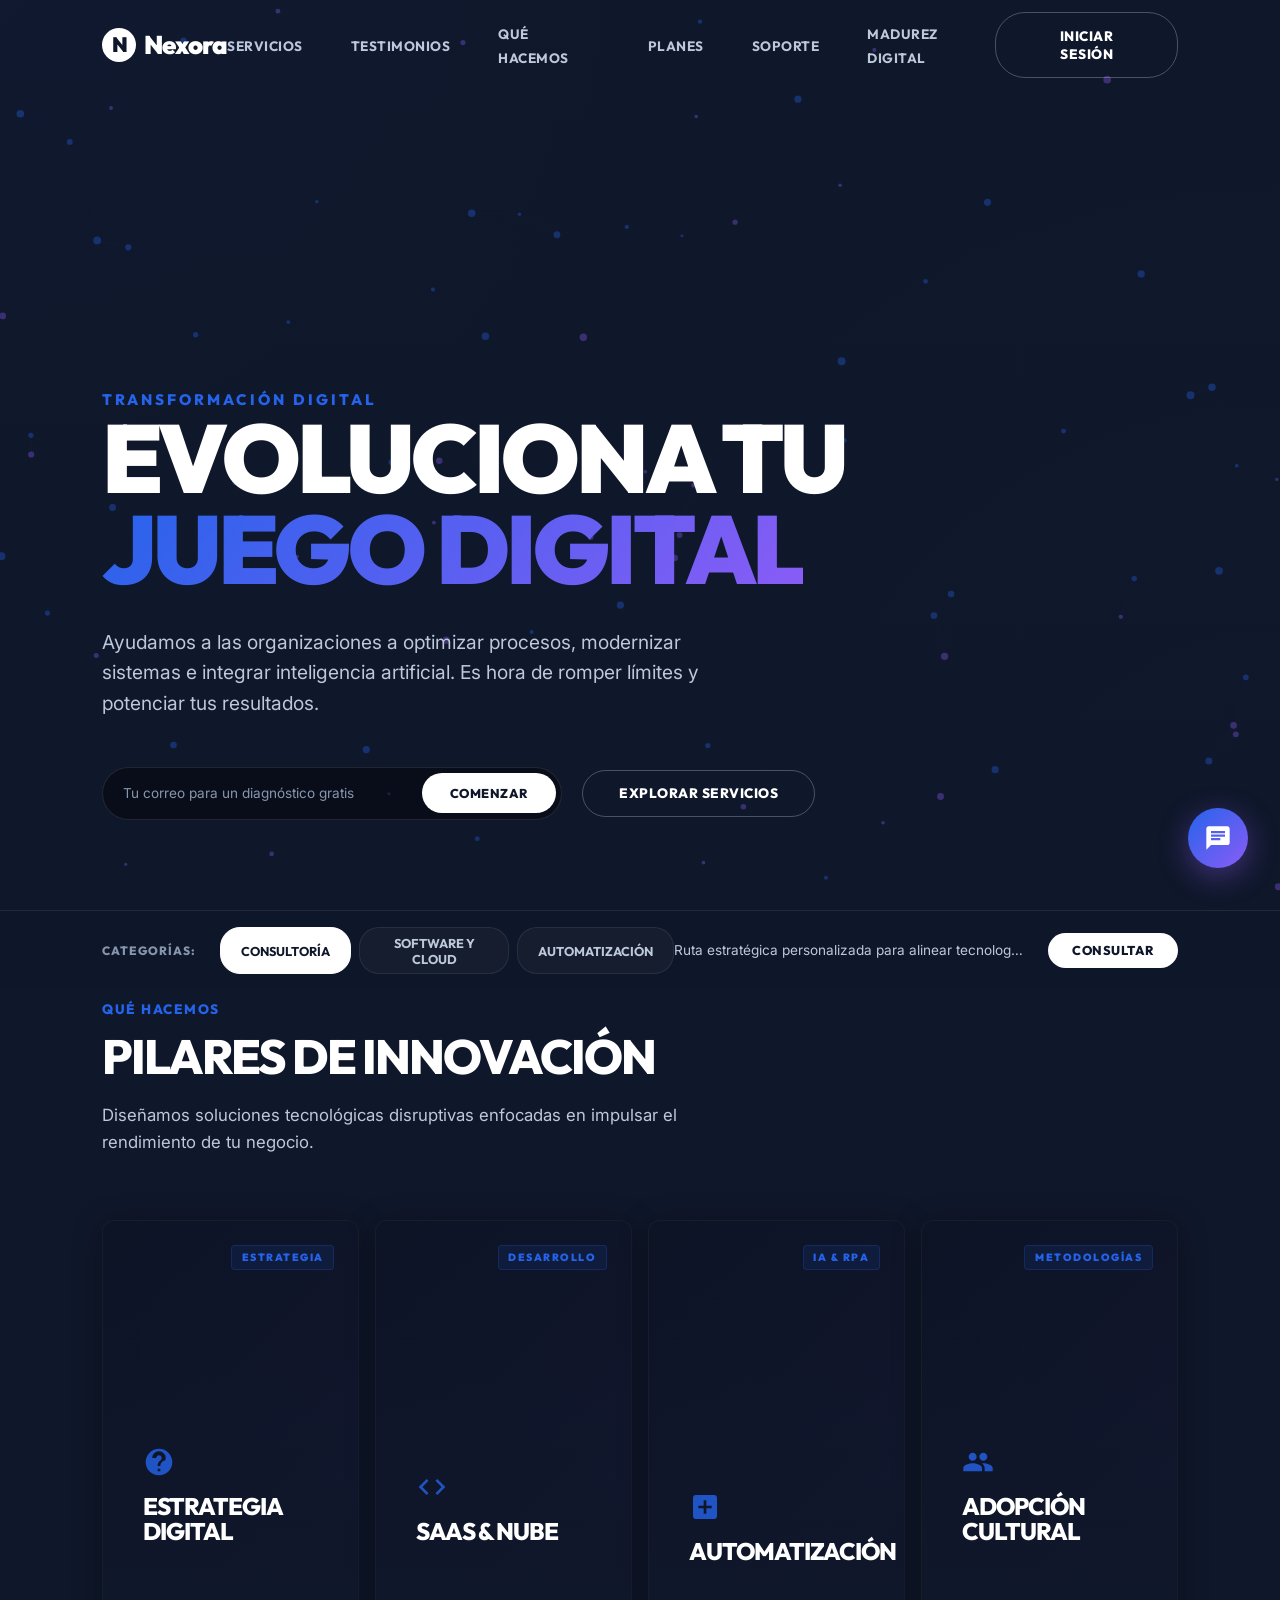
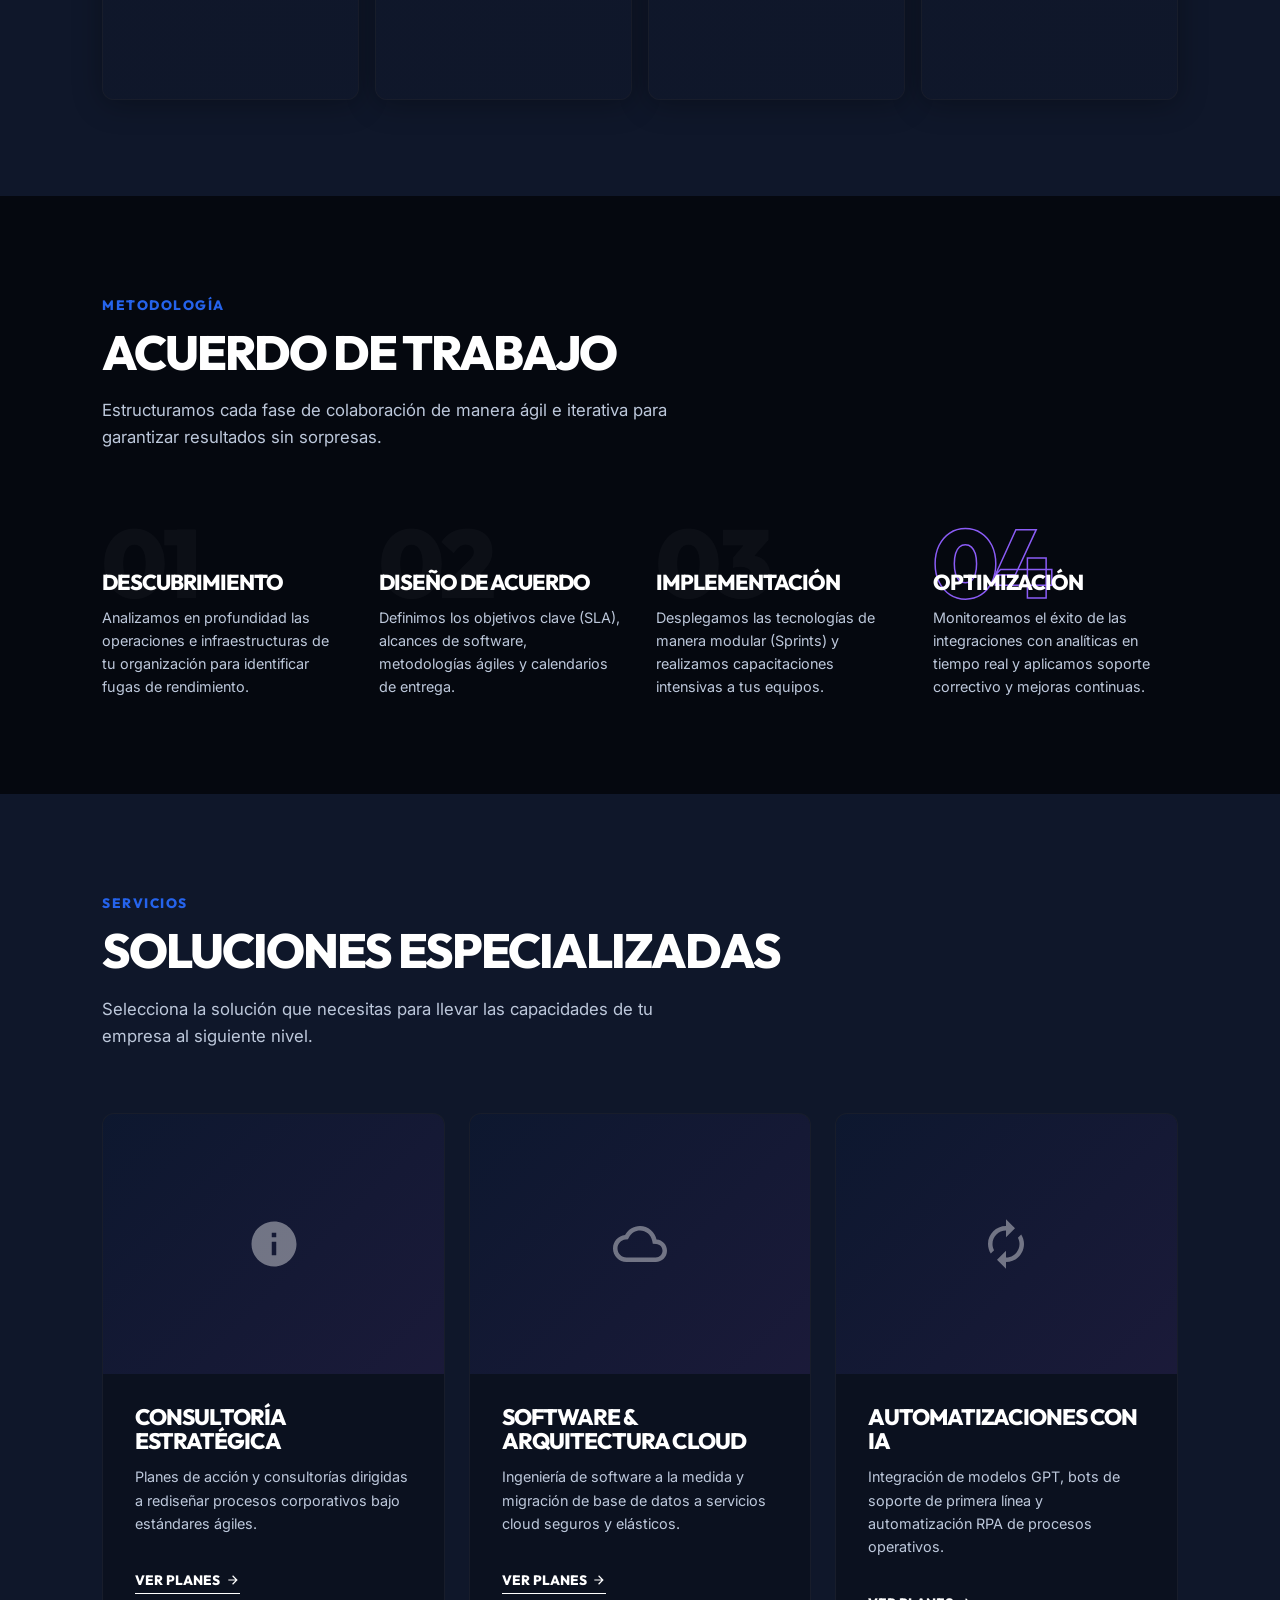
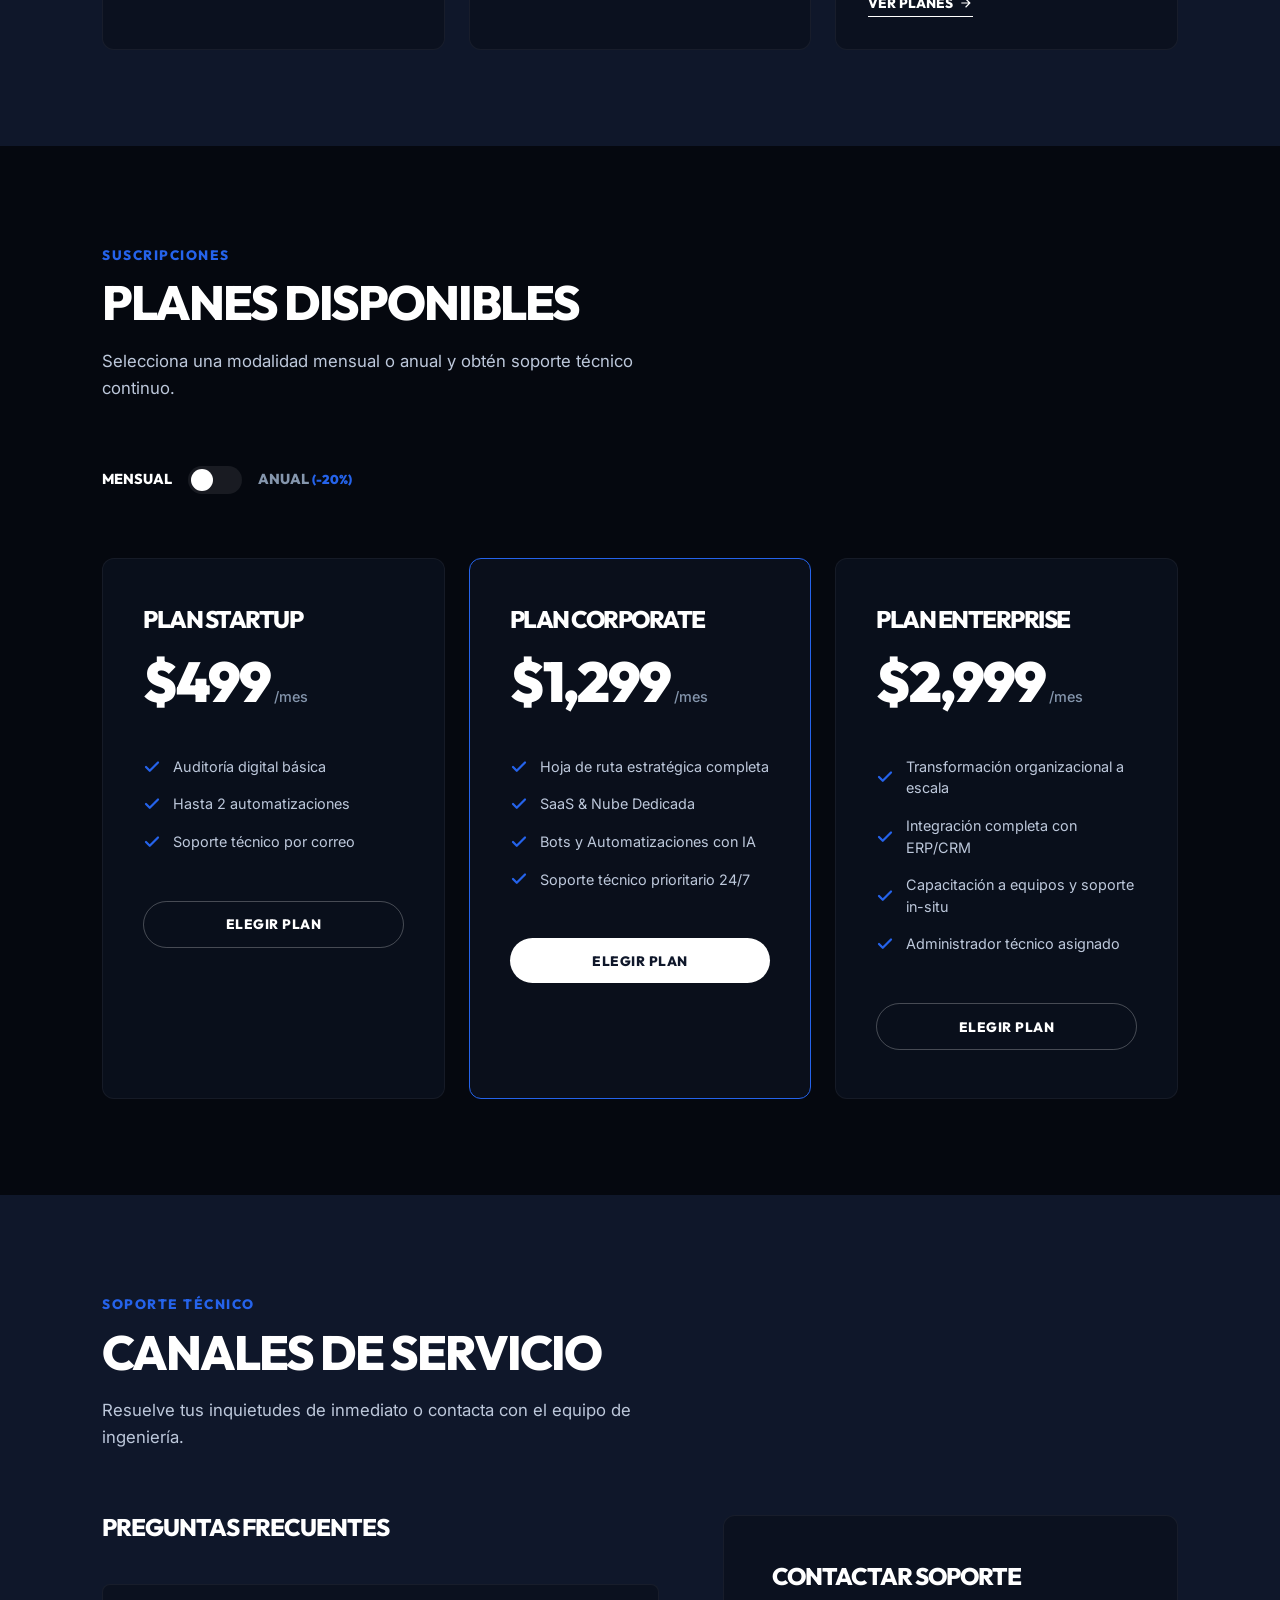
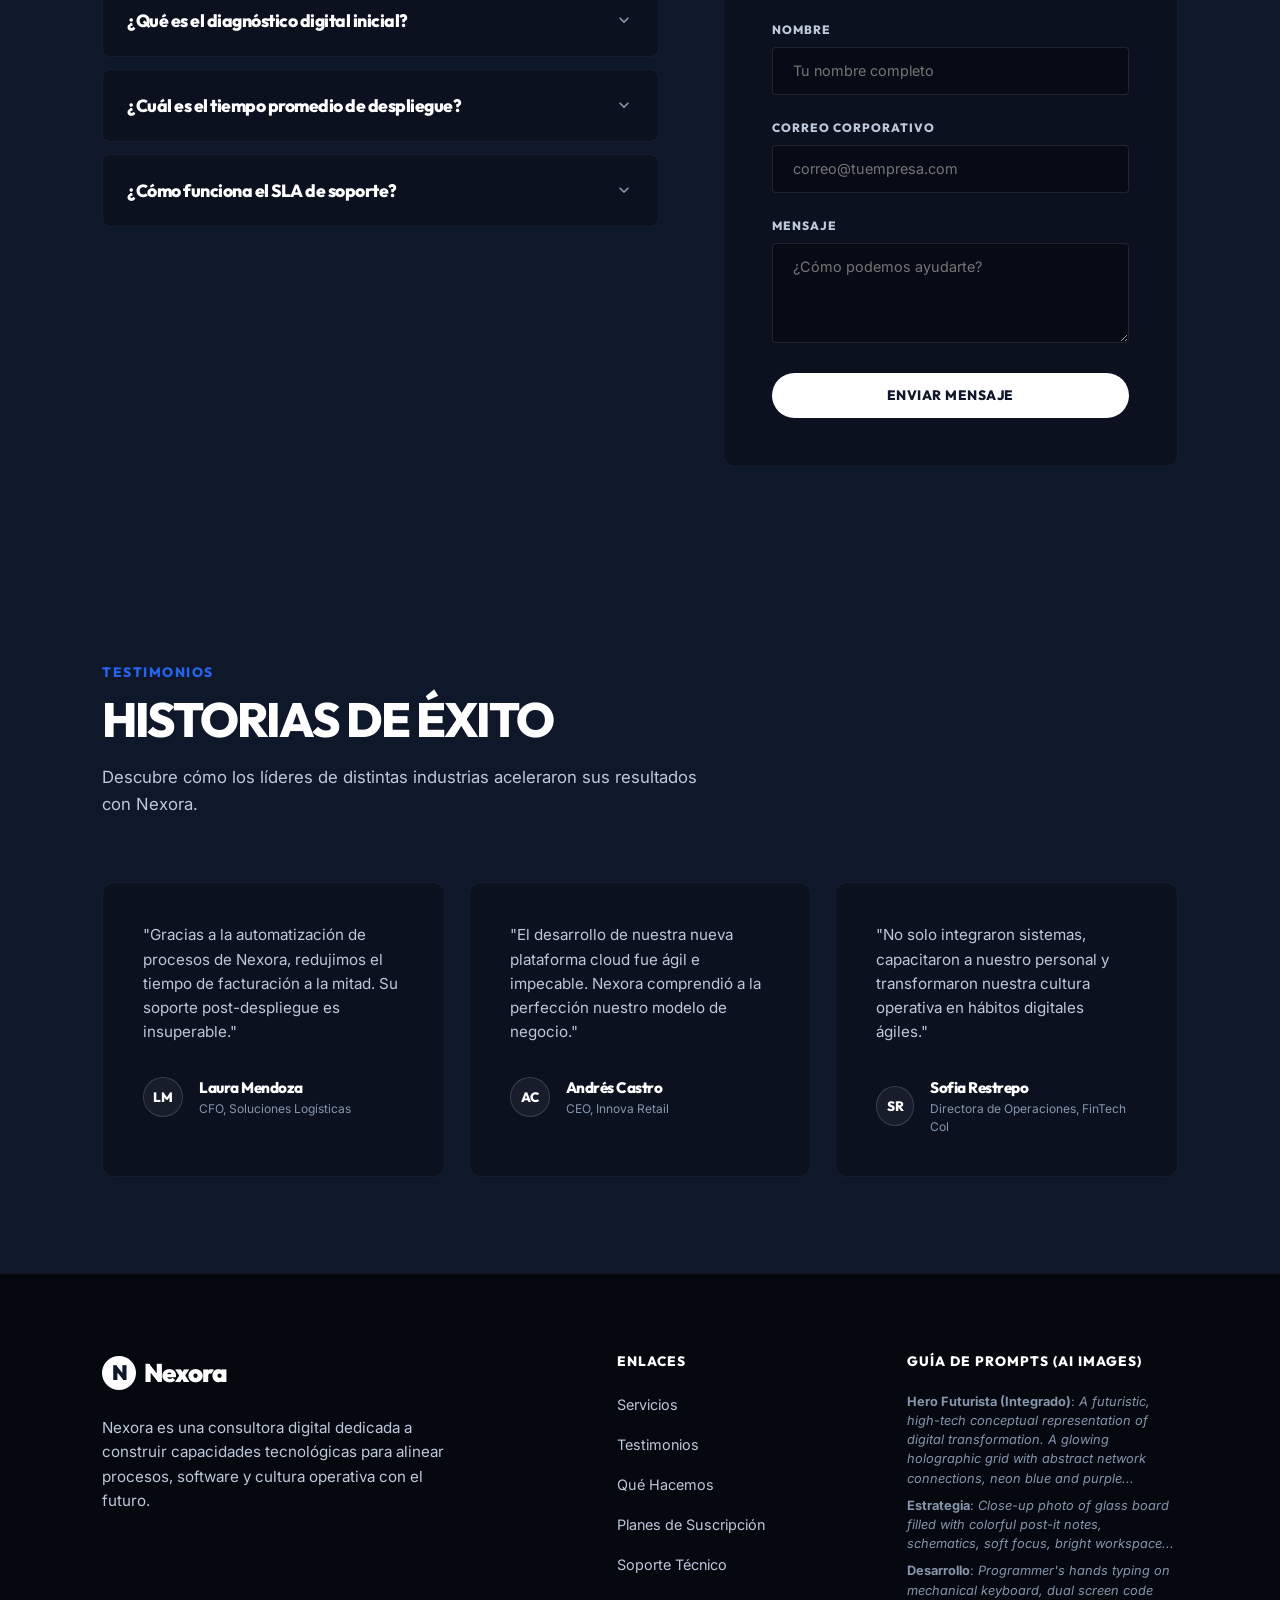
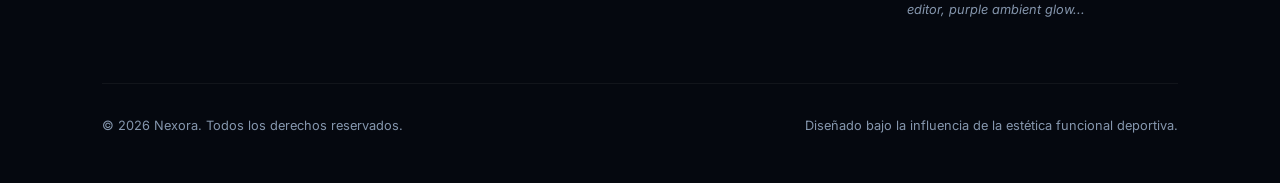
==== commit 115ee424: "Agregar encuesta de madurez digital con panel de resultados y gráficas" ====
--- a/index.html
+++ b/index.html
@@ -22,6 +22,7 @@
         <li><a href="#about" class="nav-link">Qué Hacemos</a></li>
         <li><a href="#pricing" class="nav-link">Planes</a></li>
         <li><a href="#faq" class="nav-link">Soporte</a></li>
+        <li><a href="encuesta.html" class="nav-link">Madurez Digital</a></li>
       </ul>
     </nav>
 
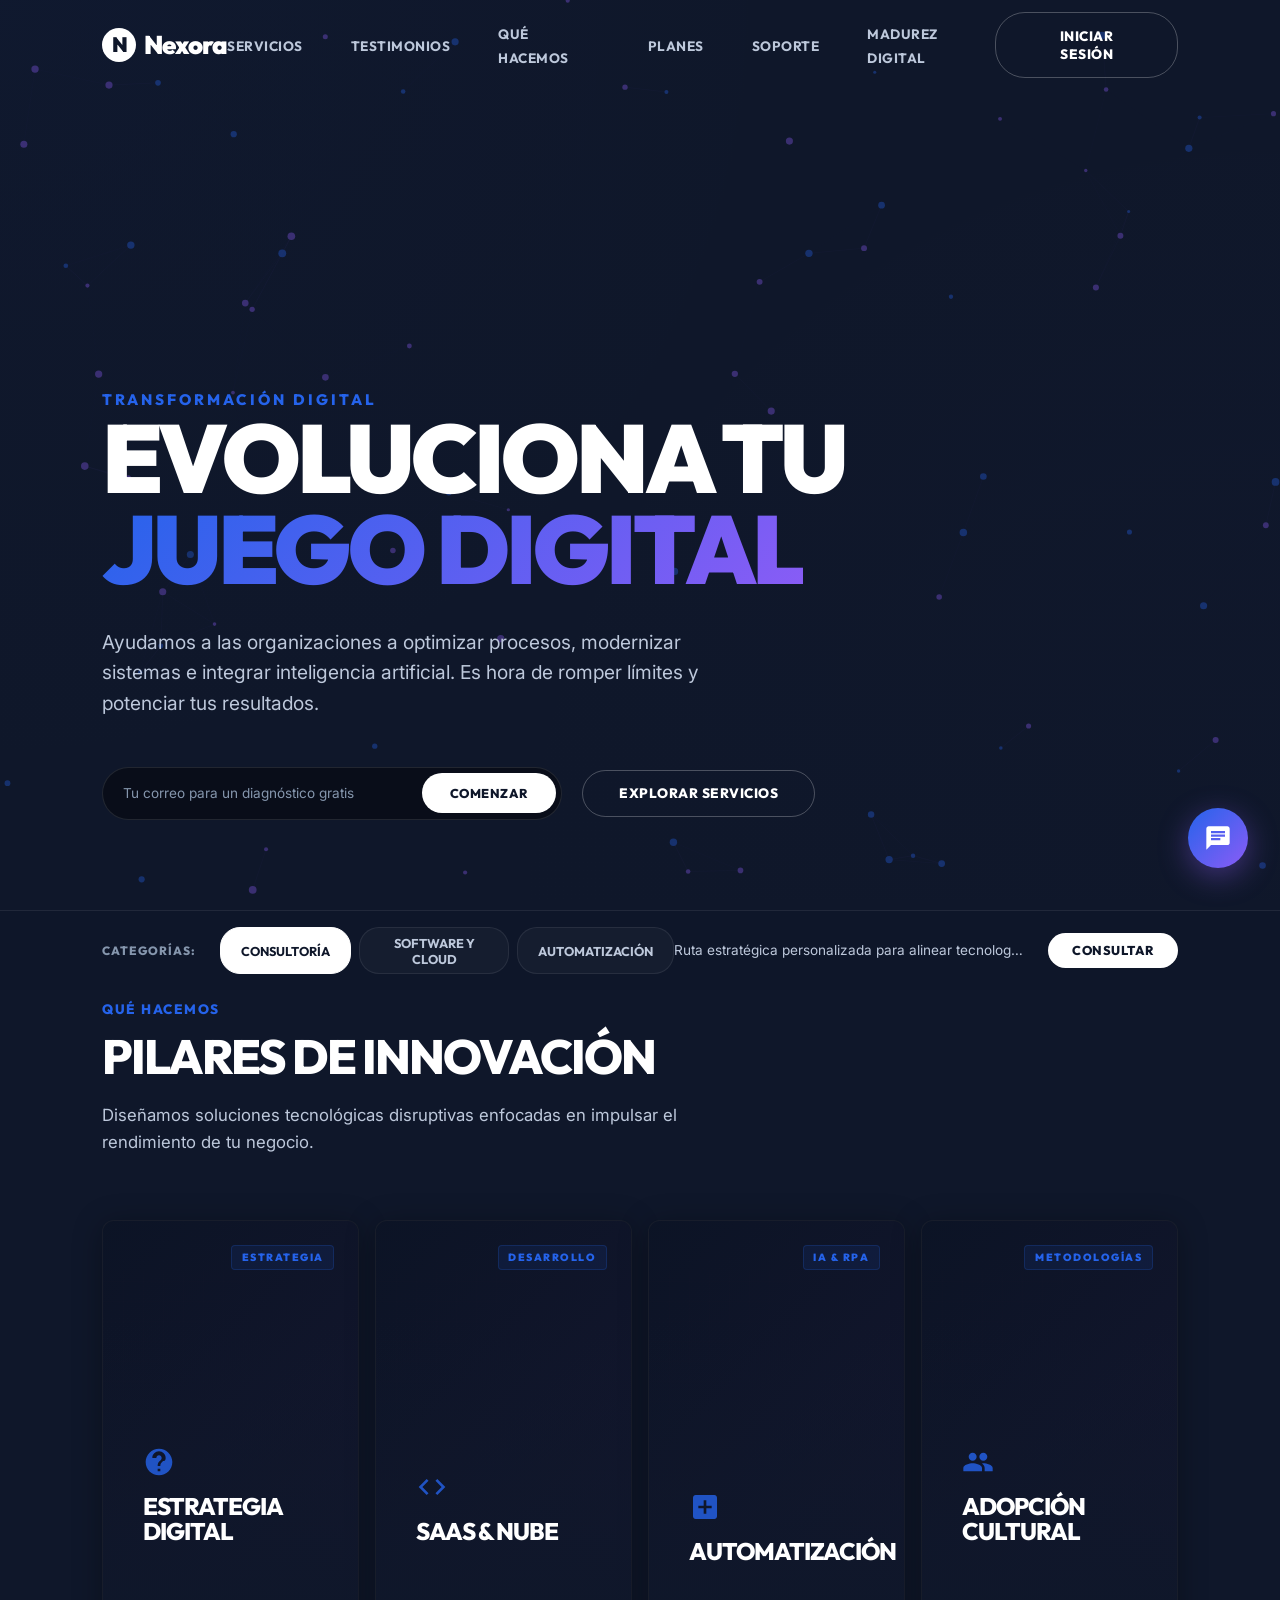
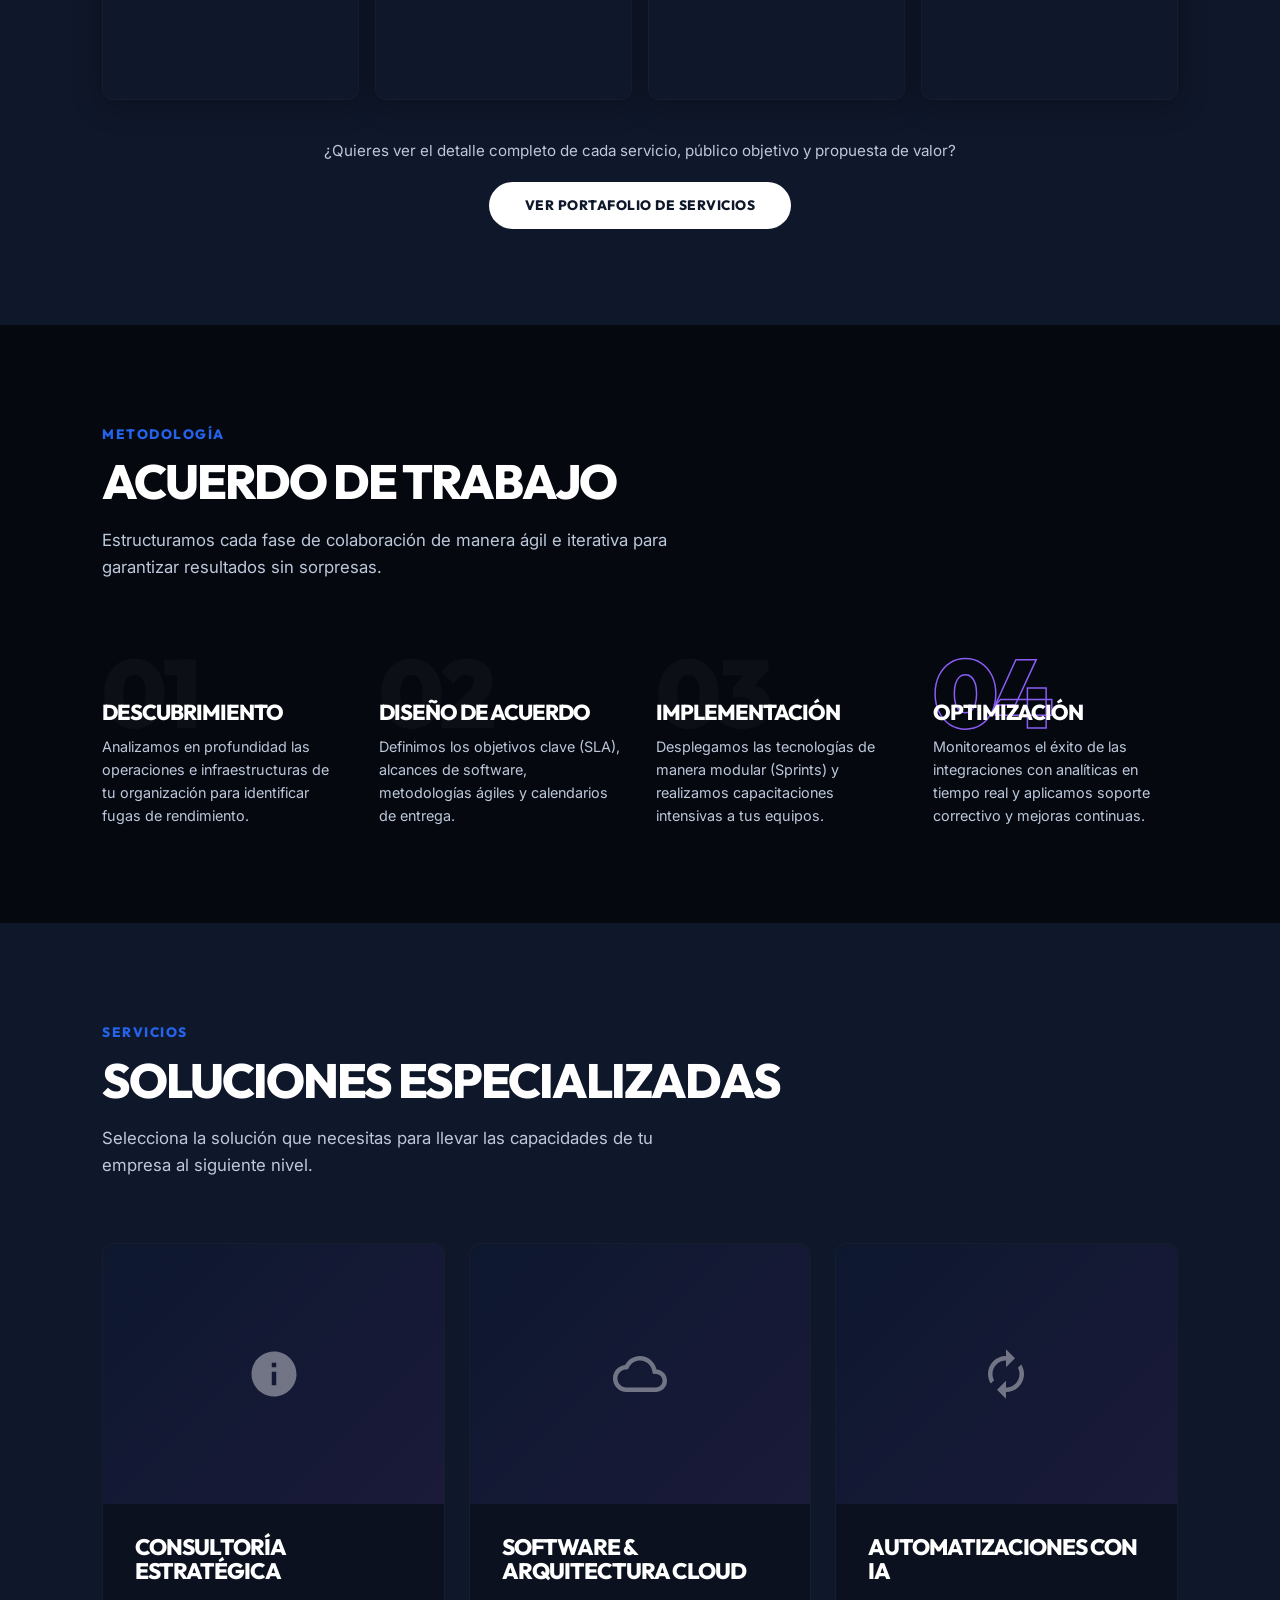
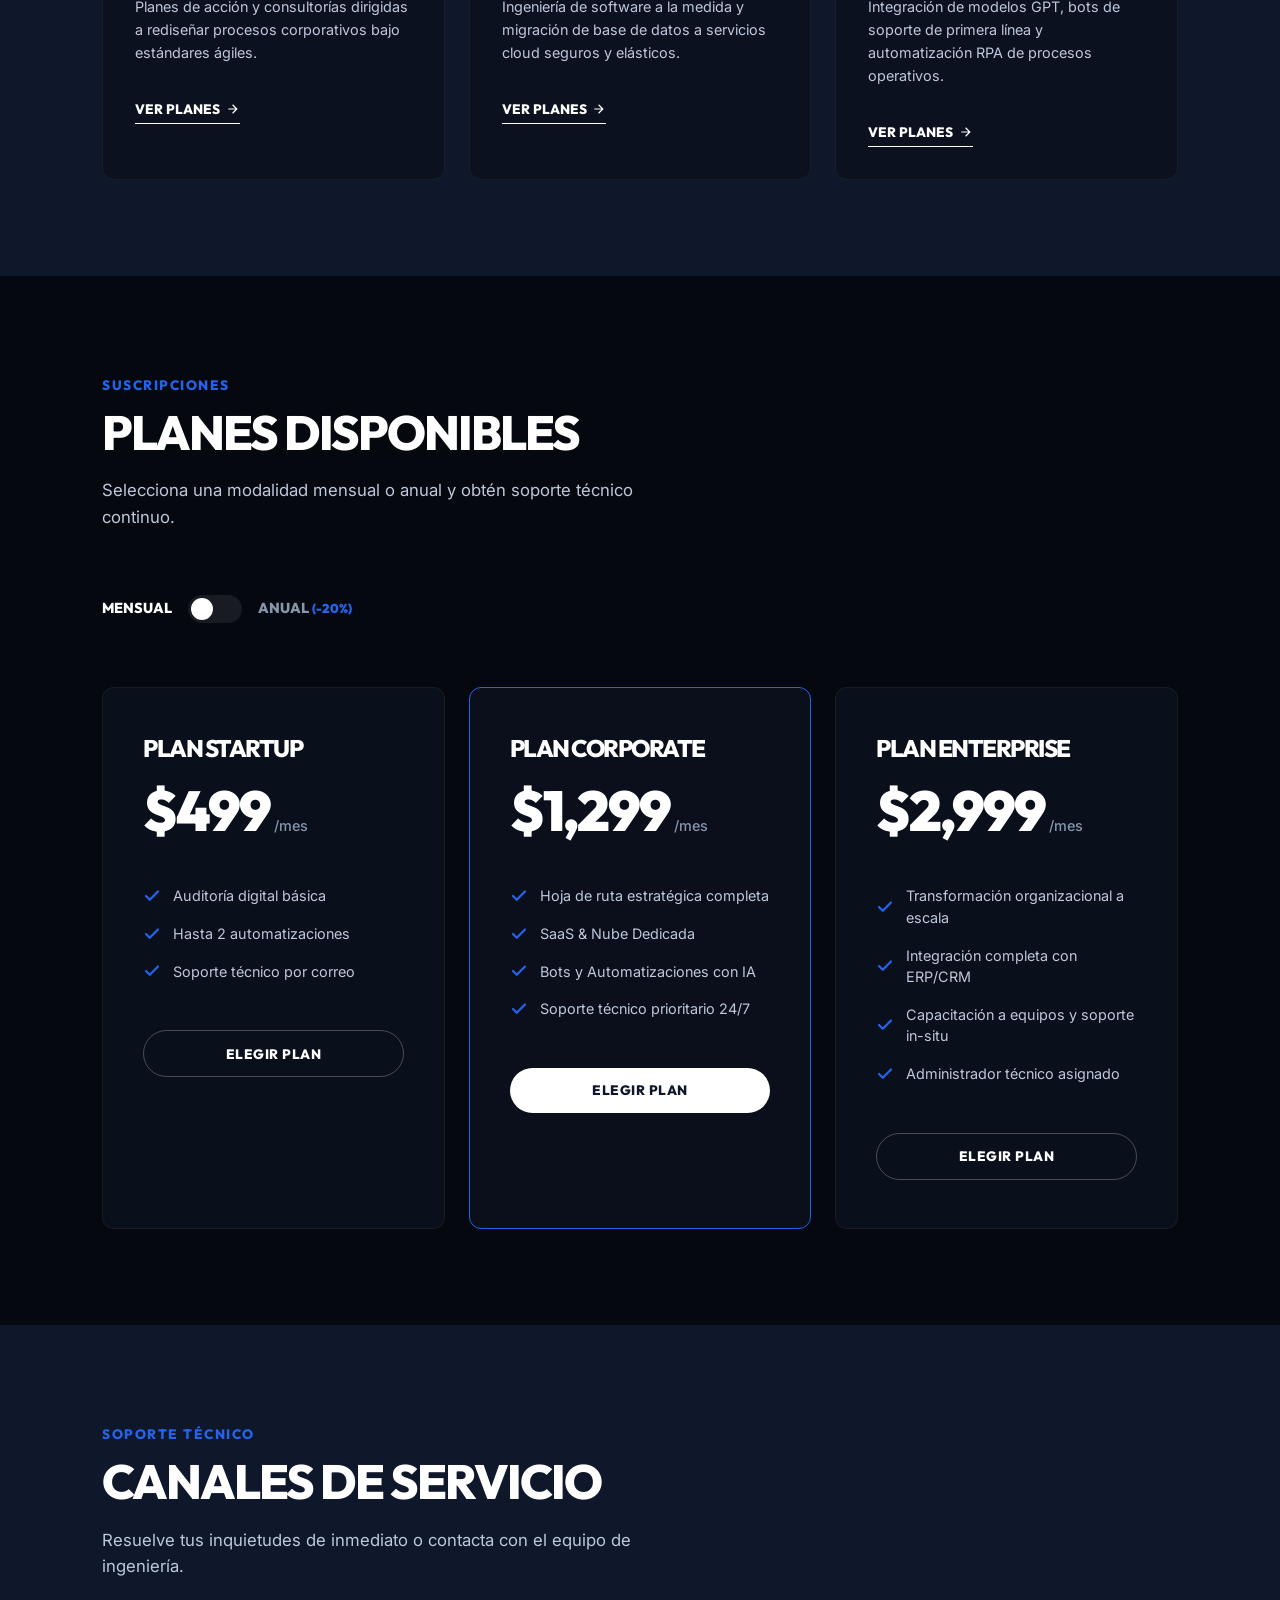
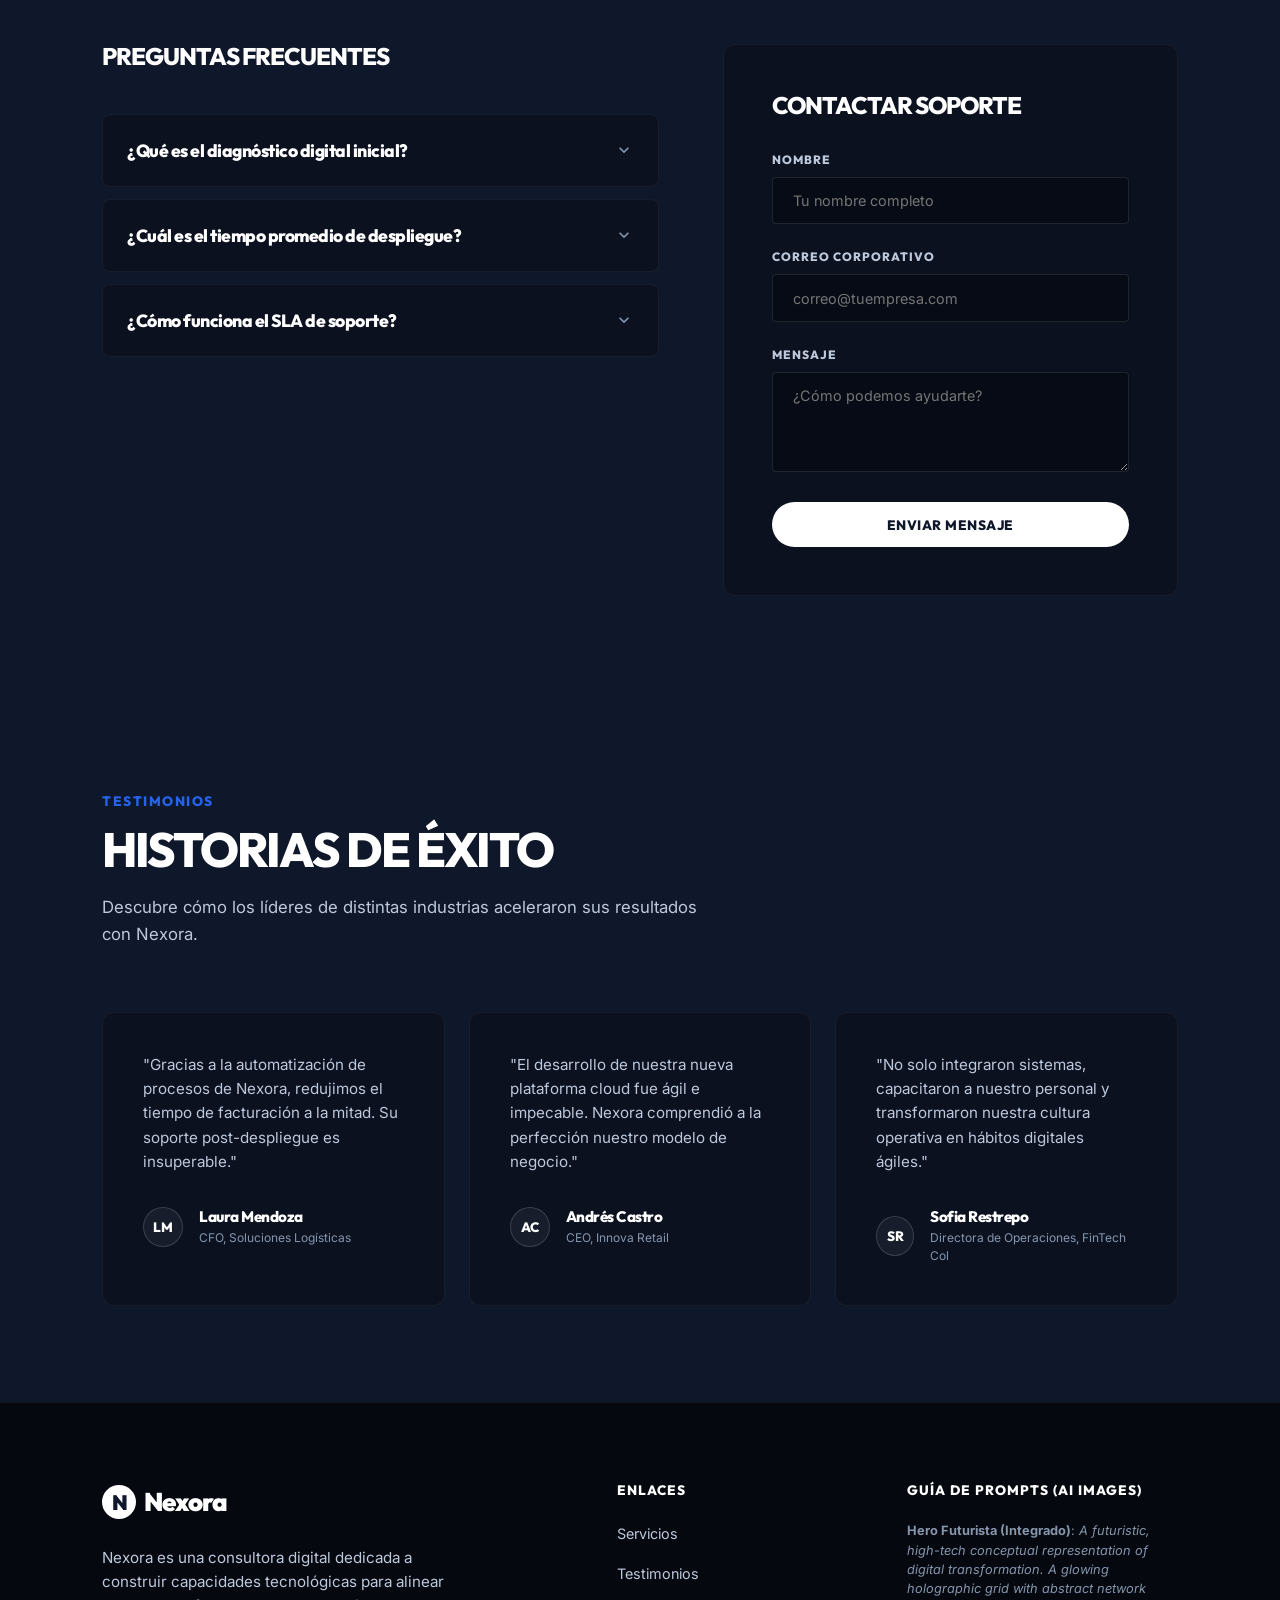
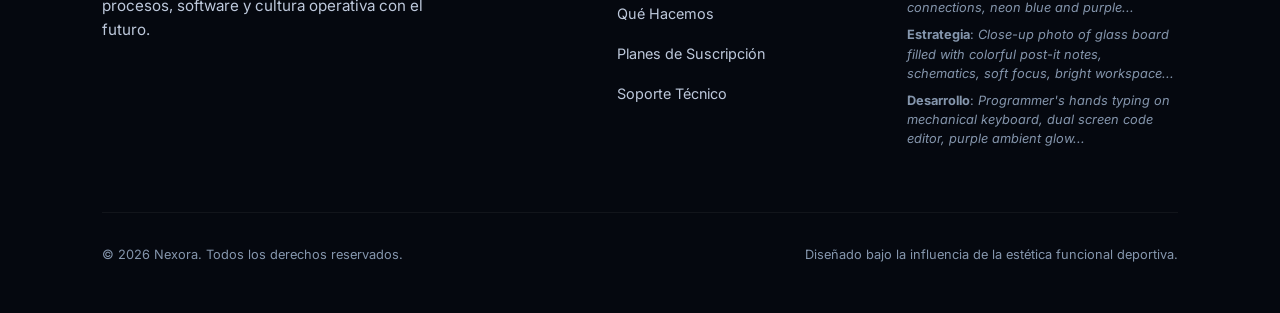
==== commit 7708226a: "Agregar acceso al portafolio de servicios desde la sección Qué Hacemos" ====
--- a/index.html
+++ b/index.html
@@ -119,6 +119,11 @@
           <p class="do-text">Capacitamos a tus colaboradores en metodologías ágiles y herramientas digitales para asegurar una transformación orgánica.</p>
         </div>
       </div>
+    </div>
+
+    <div class="do-portfolio-cta">
+      <p>¿Quieres ver el detalle completo de cada servicio, público objetivo y propuesta de valor?</p>
+      <a href="portafolio.html" class="btn btn-primary">Ver portafolio de servicios</a>
     </div>
   </section>
 
--- a/style.css
+++ b/style.css
@@ -361,6 +361,17 @@
   display: grid;
   grid-template-columns: repeat(4, 1fr);
   gap: 1rem;
+}
+
+.do-portfolio-cta {
+  text-align: center;
+  margin-top: 2.5rem;
+}
+
+.do-portfolio-cta p {
+  color: var(--text-secondary);
+  margin-bottom: 1.2rem;
+  font-size: 0.95rem;
 }
 
 .do-card {
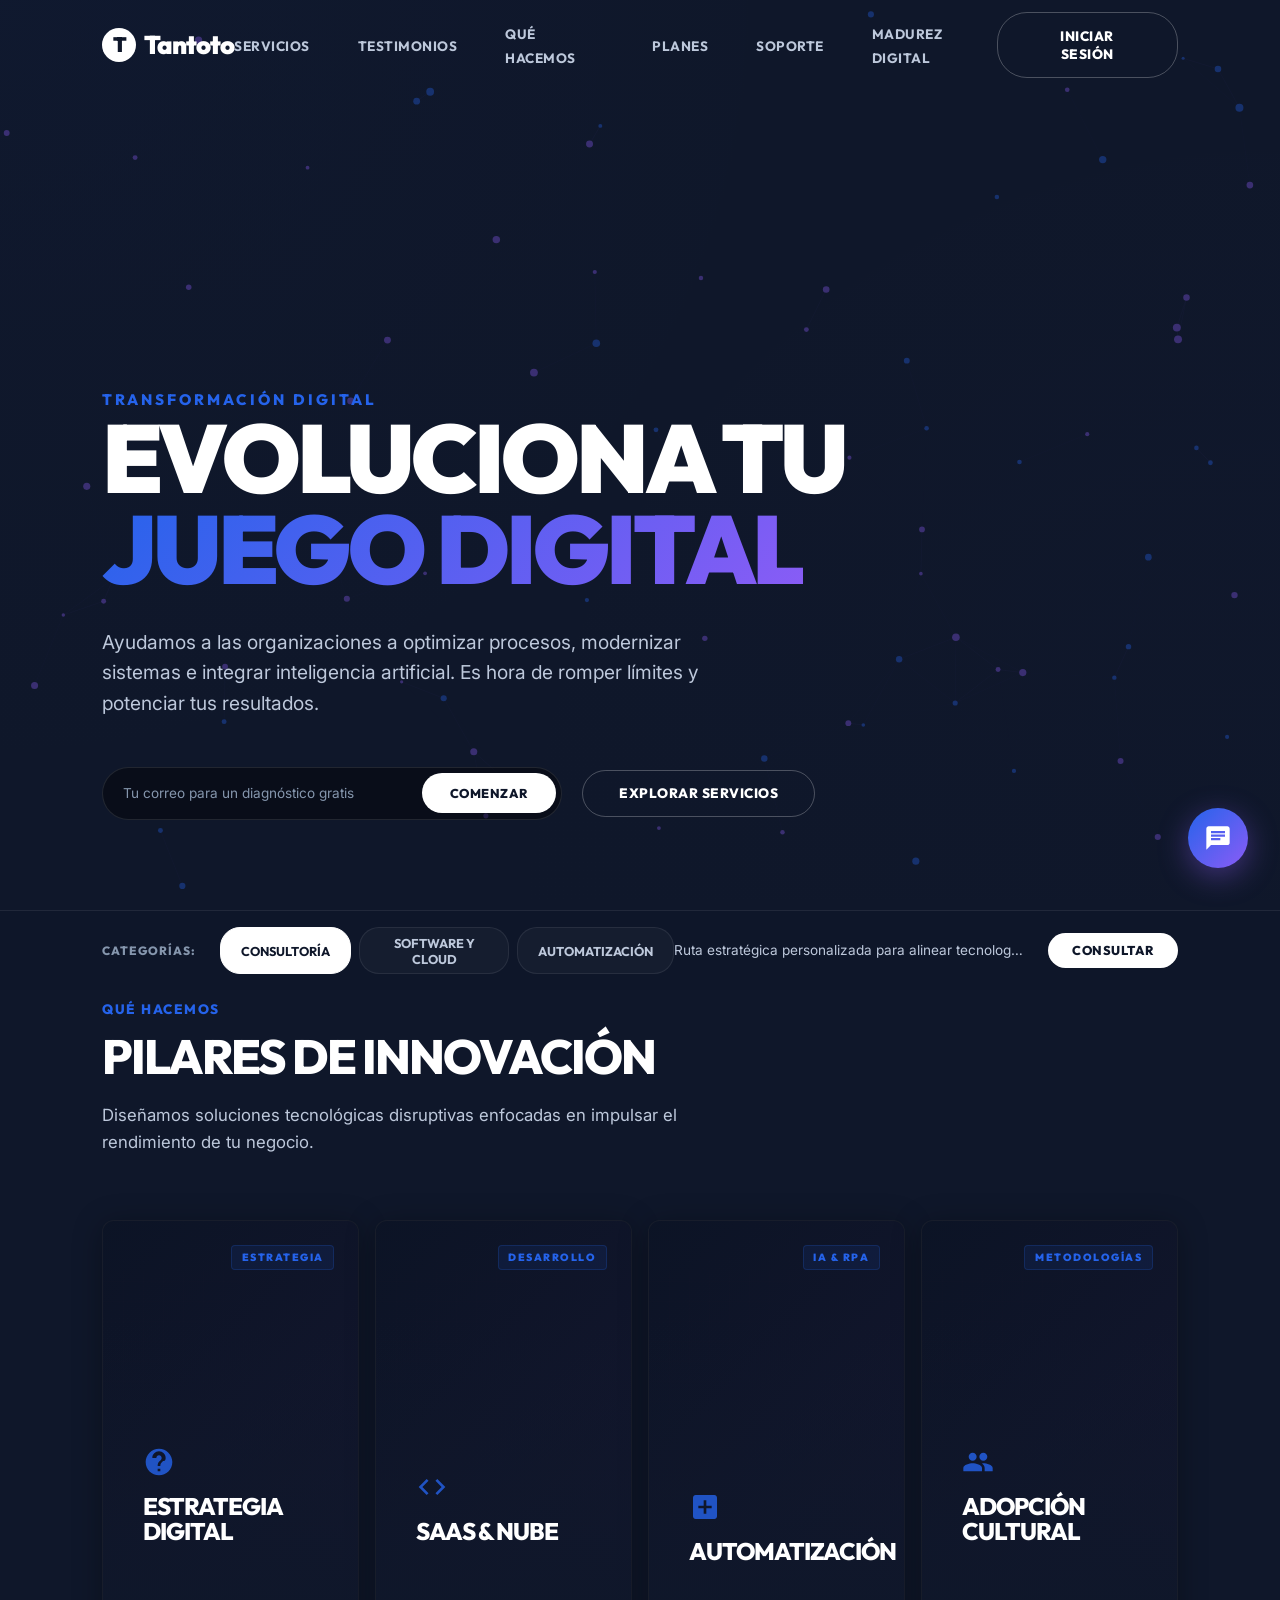
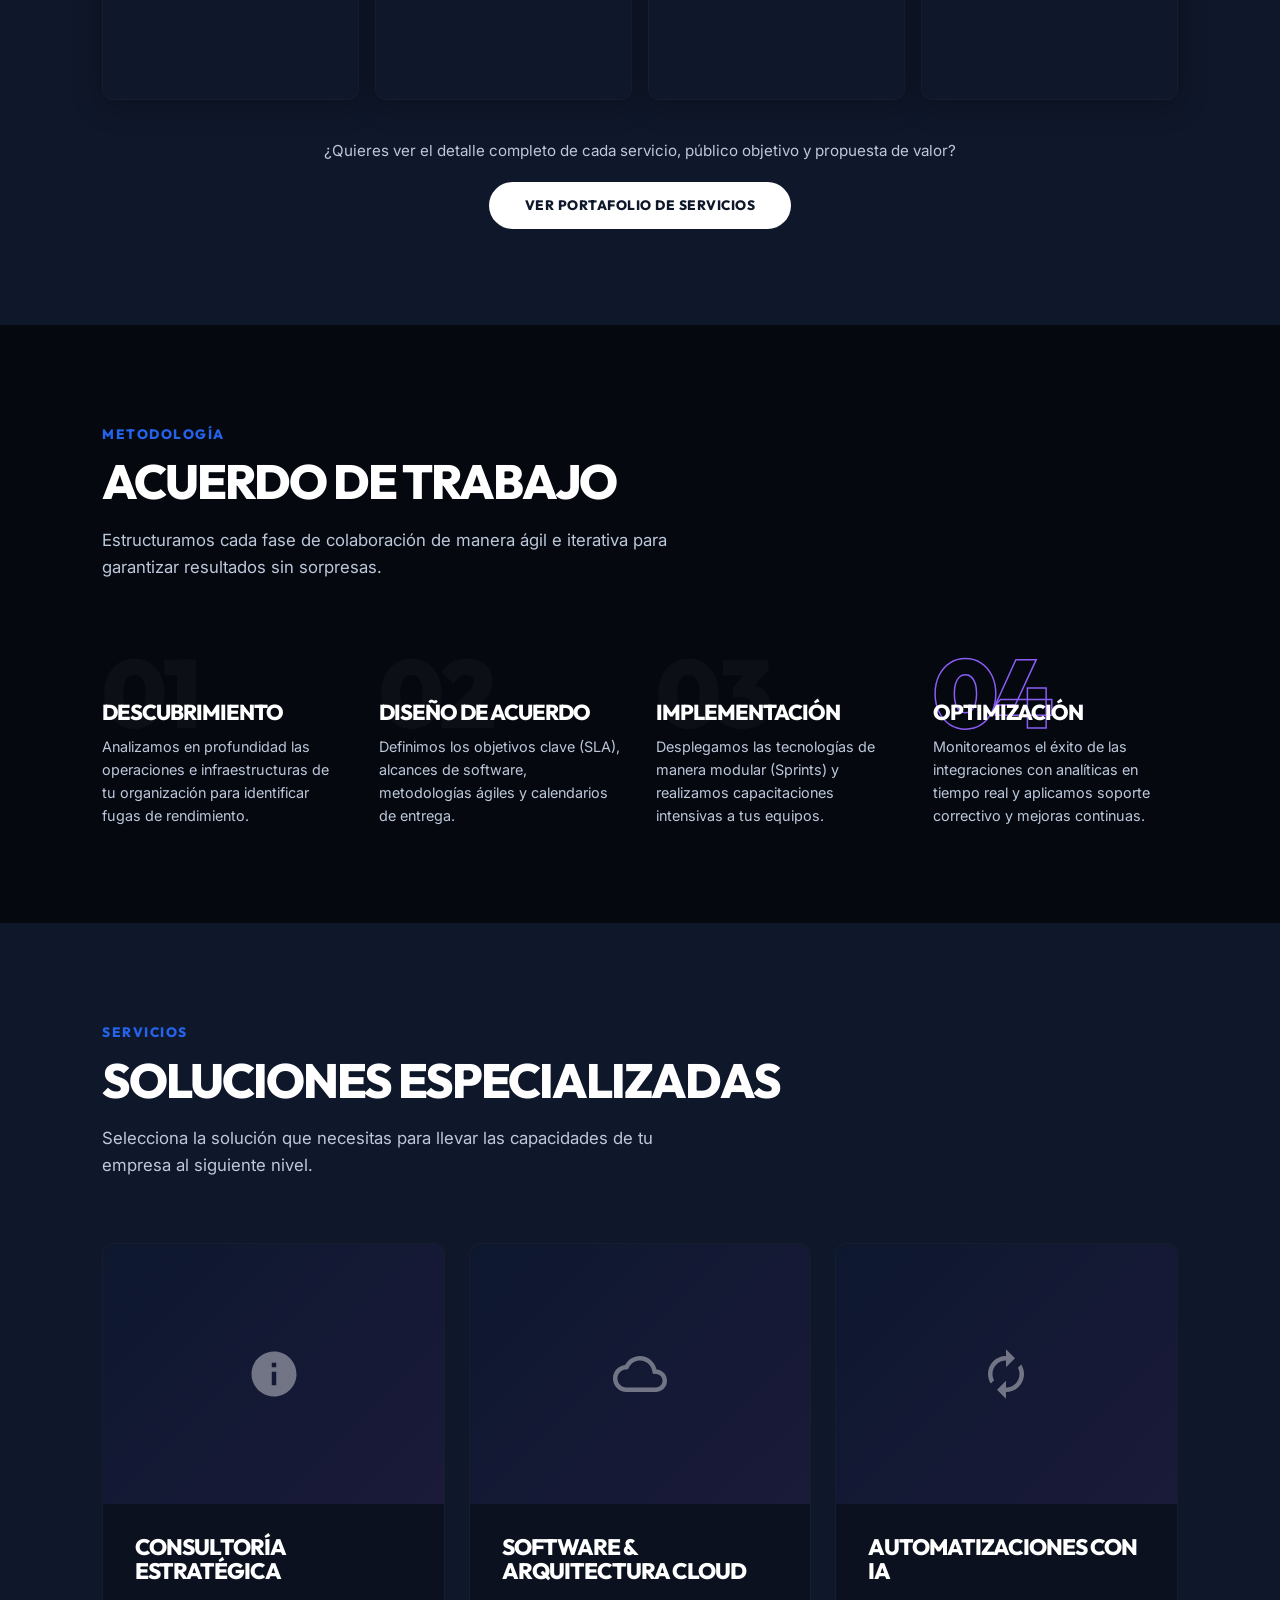
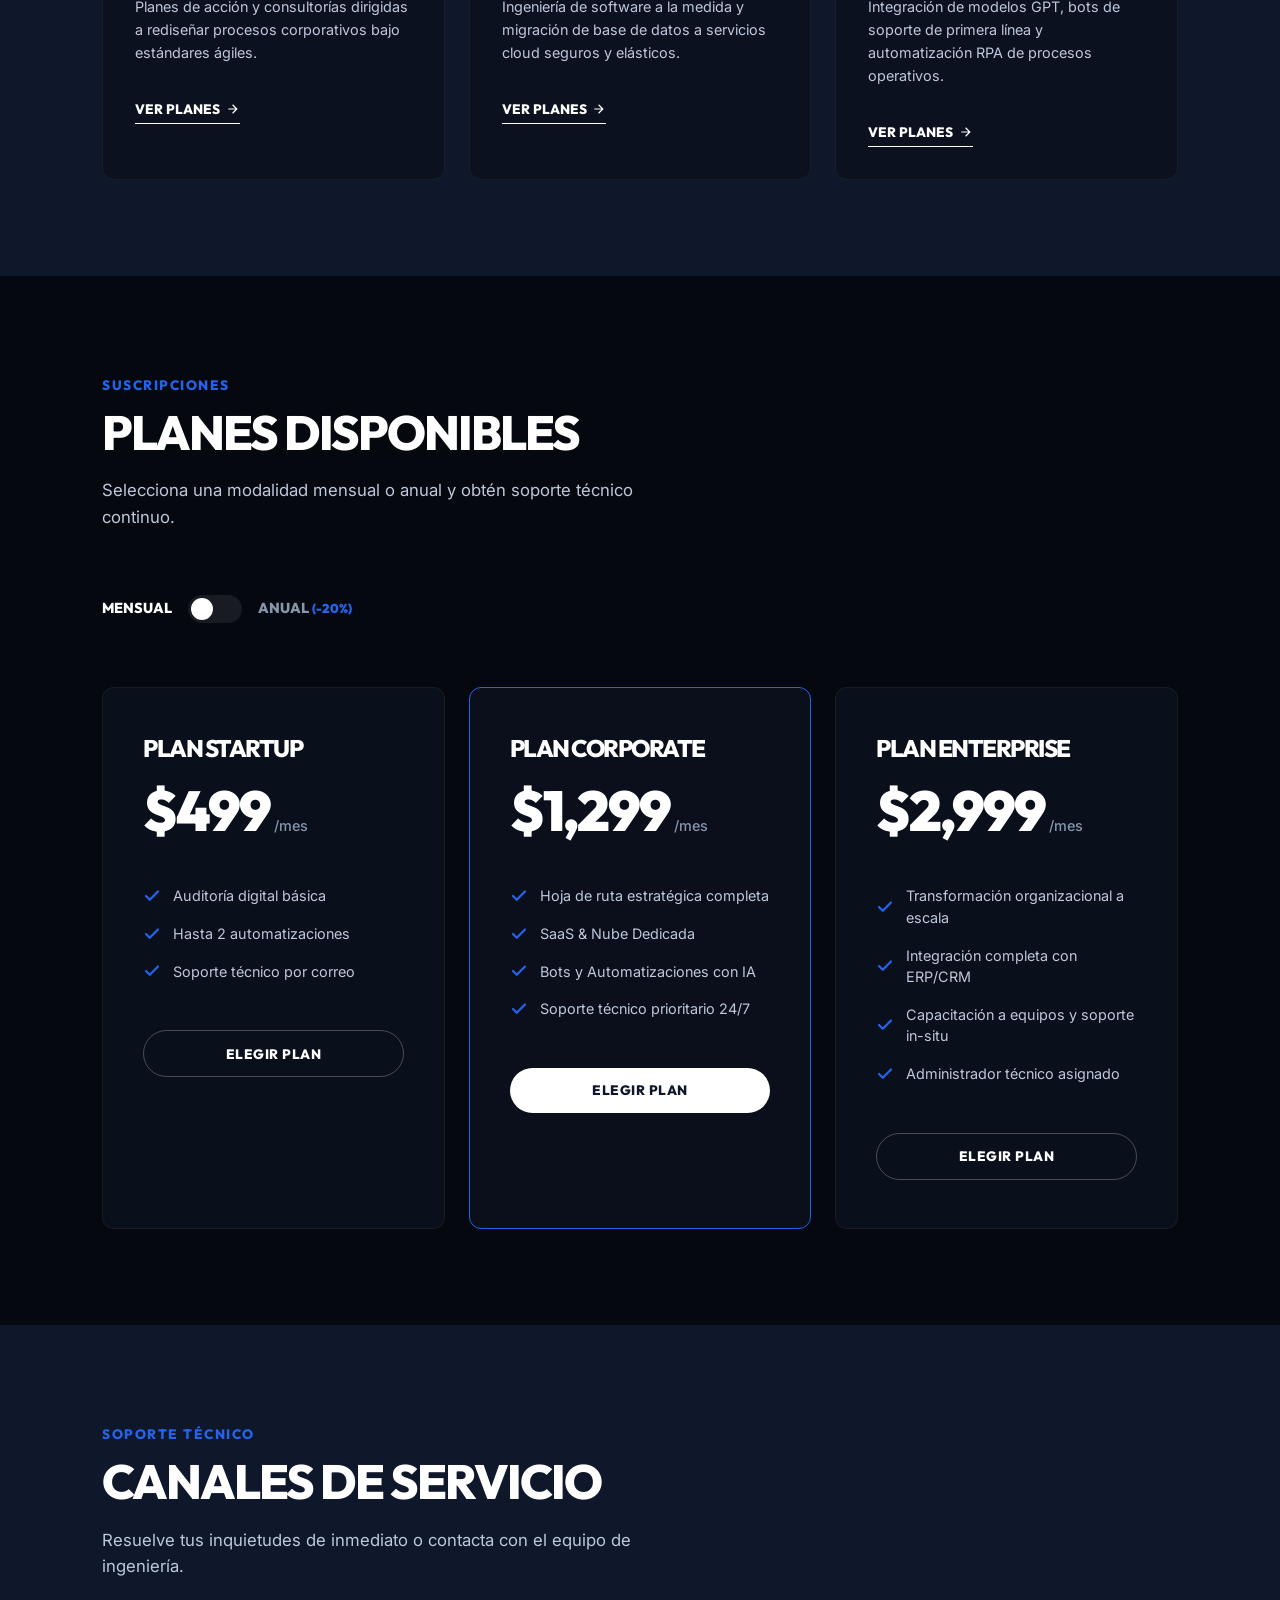
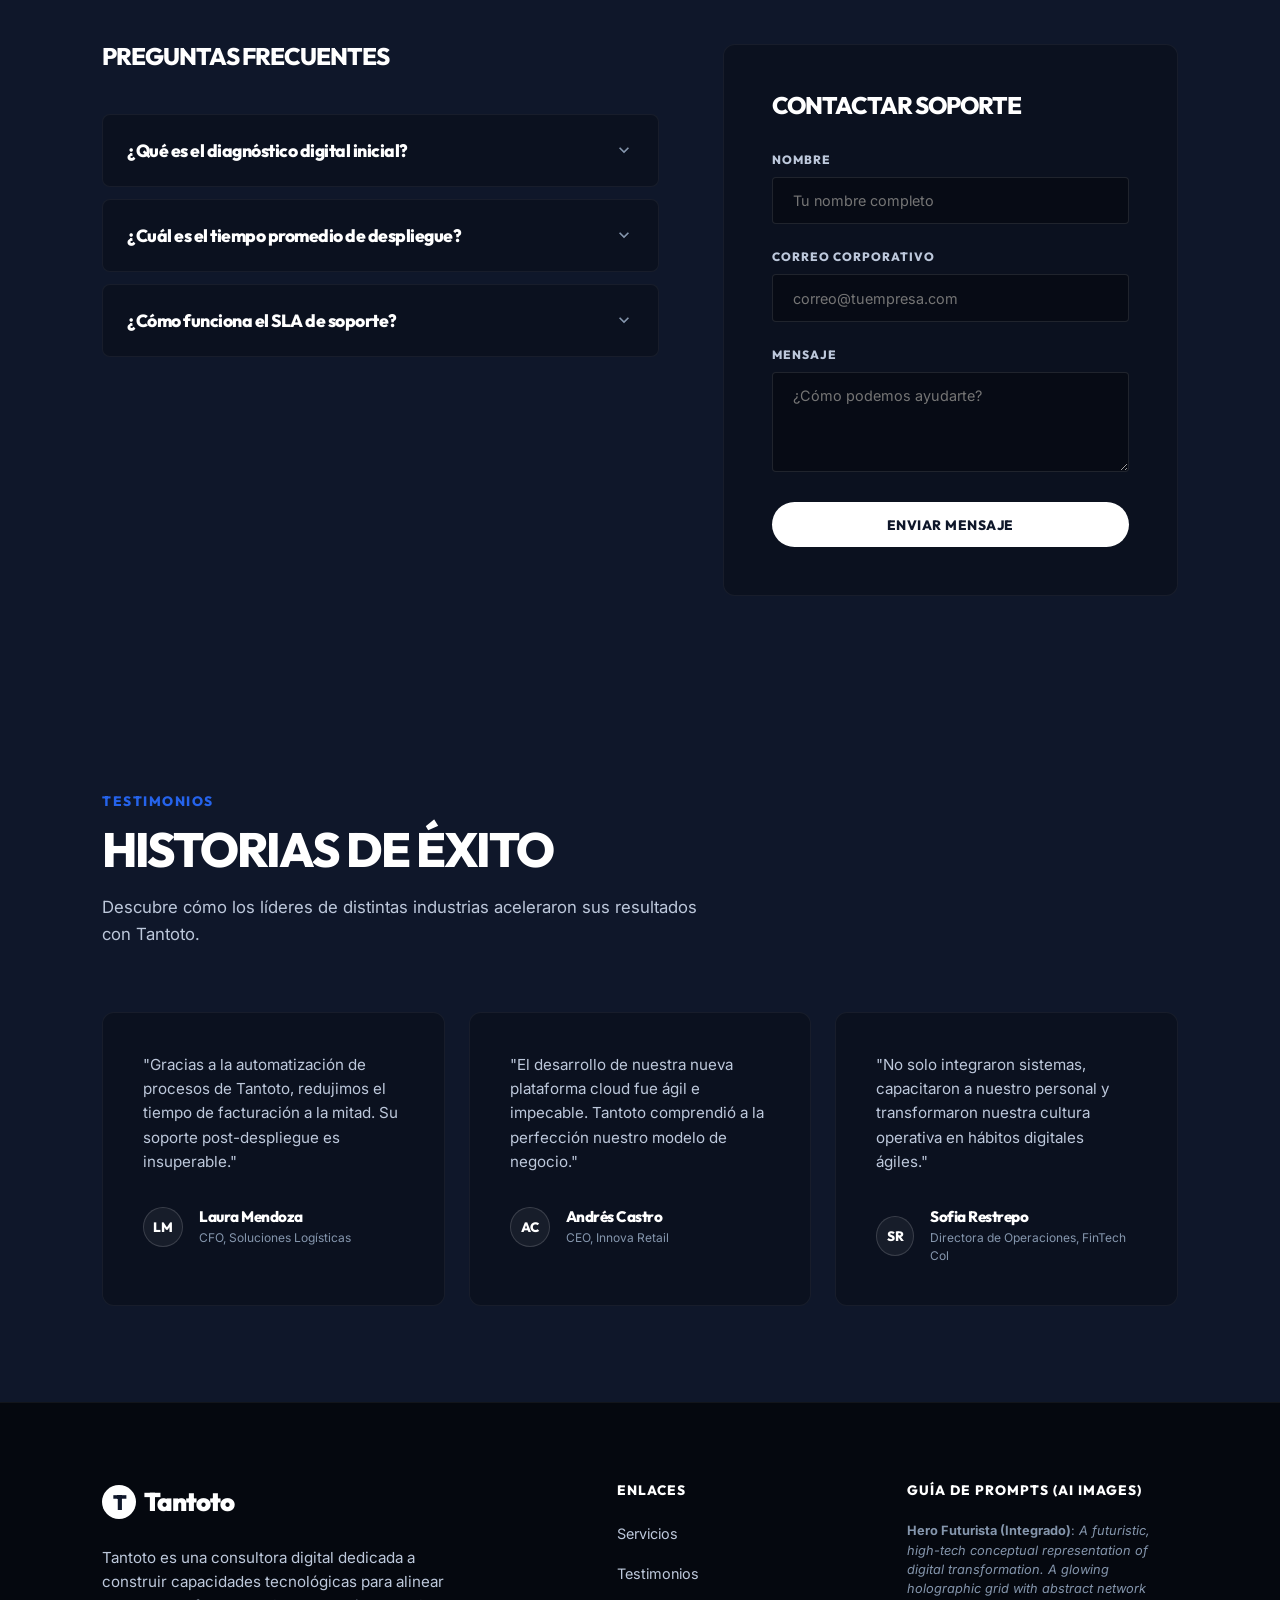
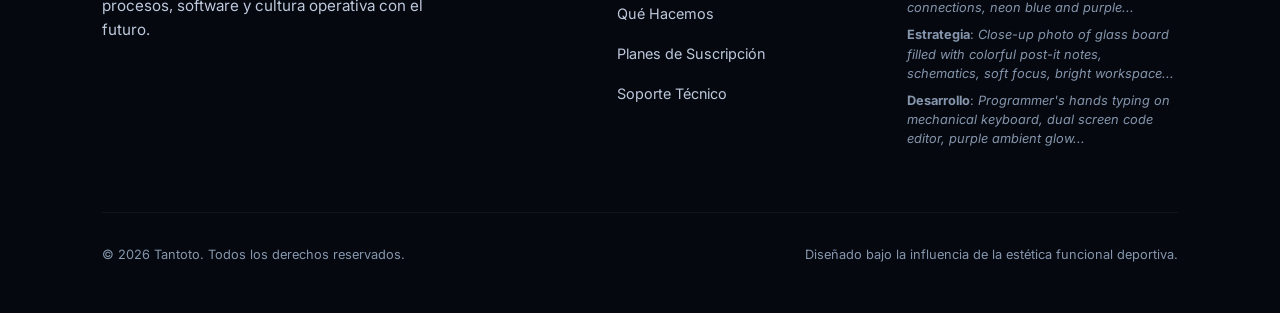
==== commit 909570ff: "Renombrar la marca de Nexora a Tantoto" ====
--- a/index.html
+++ b/index.html
@@ -3,7 +3,7 @@
 <head>
   <meta charset="UTF-8">
   <meta name="viewport" content="width=device-width, initial-scale=1.0">
-  <title>Nexora - Agencia de Transformación Digital</title>
+  <title>Tantoto - Agencia de Transformación Digital</title>
   <link rel="stylesheet" href="style.css">
 </head>
 <body>
@@ -11,8 +11,8 @@
   <!-- Header Section (Nike-inspired) -->
   <header class="header" id="navbar">
     <div class="logo">
-      <div class="logo-symbol">N</div>
-      <span class="logo-text">Nexora</span>
+      <div class="logo-symbol">T</div>
+      <span class="logo-text">Tantoto</span>
     </div>
     
     <nav>
@@ -440,14 +440,14 @@
     <div class="section-header">
       <span class="section-tag">Testimonios</span>
       <h2 class="section-title">Historias de Éxito</h2>
-      <p class="section-desc">Descubre cómo los líderes de distintas industrias aceleraron sus resultados con Nexora.</p>
+      <p class="section-desc">Descubre cómo los líderes de distintas industrias aceleraron sus resultados con Tantoto.</p>
     </div>
 
     <div class="testimon-grid">
       <!-- Testimonial 1 -->
       <div class="testimon-card">
         <p class="testimon-quote">
-          "Gracias a la automatización de procesos de Nexora, redujimos el tiempo de facturación a la mitad. Su soporte post-despliegue es insuperable."
+          "Gracias a la automatización de procesos de Tantoto, redujimos el tiempo de facturación a la mitad. Su soporte post-despliegue es insuperable."
         </p>
         <div class="testimon-client">
           <div class="testimon-avatar">LM</div>
@@ -461,7 +461,7 @@
       <!-- Testimonial 2 -->
       <div class="testimon-card">
         <p class="testimon-quote">
-          "El desarrollo de nuestra nueva plataforma cloud fue ágil e impecable. Nexora comprendió a la perfección nuestro modelo de negocio."
+          "El desarrollo de nuestra nueva plataforma cloud fue ágil e impecable. Tantoto comprendió a la perfección nuestro modelo de negocio."
         </p>
         <div class="testimon-client">
           <div class="testimon-avatar">AC</div>
@@ -488,7 +488,7 @@
     </div>
   </section>
 
-  <!-- Floating Chatbot Widget (Nexora AI Assistant) -->
+  <!-- Floating Chatbot Widget (Tantoto AI Assistant) -->
   <div class="chatbot-widget" id="chatbot">
     <button class="chatbot-toggle" id="chatbot-toggle" onclick="toggleChatbot()">
       <svg viewBox="0 0 24 24"><path d="M20 2H4c-1.1 0-1.99.9-1.99 2L2 22l4-4h14c1.1 0 2-.9 2-2V4c0-1.1-.9-2-2-2zM6 9h12v2H6V9zm8 5H6v-2h8v2zm4-6H6V6h12v2z"/></svg>
@@ -498,7 +498,7 @@
       <div class="chat-header">
         <div class="chat-header-avatar">N</div>
         <div class="chat-header-info">
-          <span class="chat-header-title">Nexora AI Assistant</span>
+          <span class="chat-header-title">Tantoto AI Assistant</span>
           <span class="chat-header-status">En línea</span>
         </div>
         <button class="chat-close-btn" onclick="toggleChatbot()">
@@ -508,7 +508,7 @@
       
       <div class="chat-messages" id="chat-messages">
         <div class="chat-bubble bot">
-          ¡Hola! Soy el asistente digital de Nexora. ¿En qué puedo ayudarte hoy?
+          ¡Hola! Soy el asistente digital de Tantoto. ¿En qué puedo ayudarte hoy?
         </div>
       </div>
       
@@ -525,11 +525,11 @@
     <div class="footer-grid">
       <div class="footer-logo-desc">
         <div class="logo">
-          <div class="logo-symbol">N</div>
-          <span class="logo-text" style="color:var(--color-white);">Nexora</span>
+          <div class="logo-symbol">T</div>
+          <span class="logo-text" style="color:var(--color-white);">Tantoto</span>
         </div>
         <p class="footer-desc">
-          Nexora es una consultora digital dedicada a construir capacidades tecnológicas para alinear procesos, software y cultura operativa con el futuro.
+          Tantoto es una consultora digital dedicada a construir capacidades tecnológicas para alinear procesos, software y cultura operativa con el futuro.
         </p>
       </div>
 
@@ -564,7 +564,7 @@
     </div>
 
     <div class="footer-bottom">
-      <span>&copy; 2026 Nexora. Todos los derechos reservados.</span>
+      <span>&copy; 2026 Tantoto. Todos los derechos reservados.</span>
       <span>Diseñado bajo la influencia de la estética funcional deportiva.</span>
     </div>
   </footer>
--- a/style.css
+++ b/style.css
@@ -1417,7 +1417,7 @@
   fill: currentColor;
 }
 
-/* Toast alert inside Nexora website */
+/* Toast alert inside Tantoto website */
 .alert-container {
   position: fixed;
   bottom: 2rem;
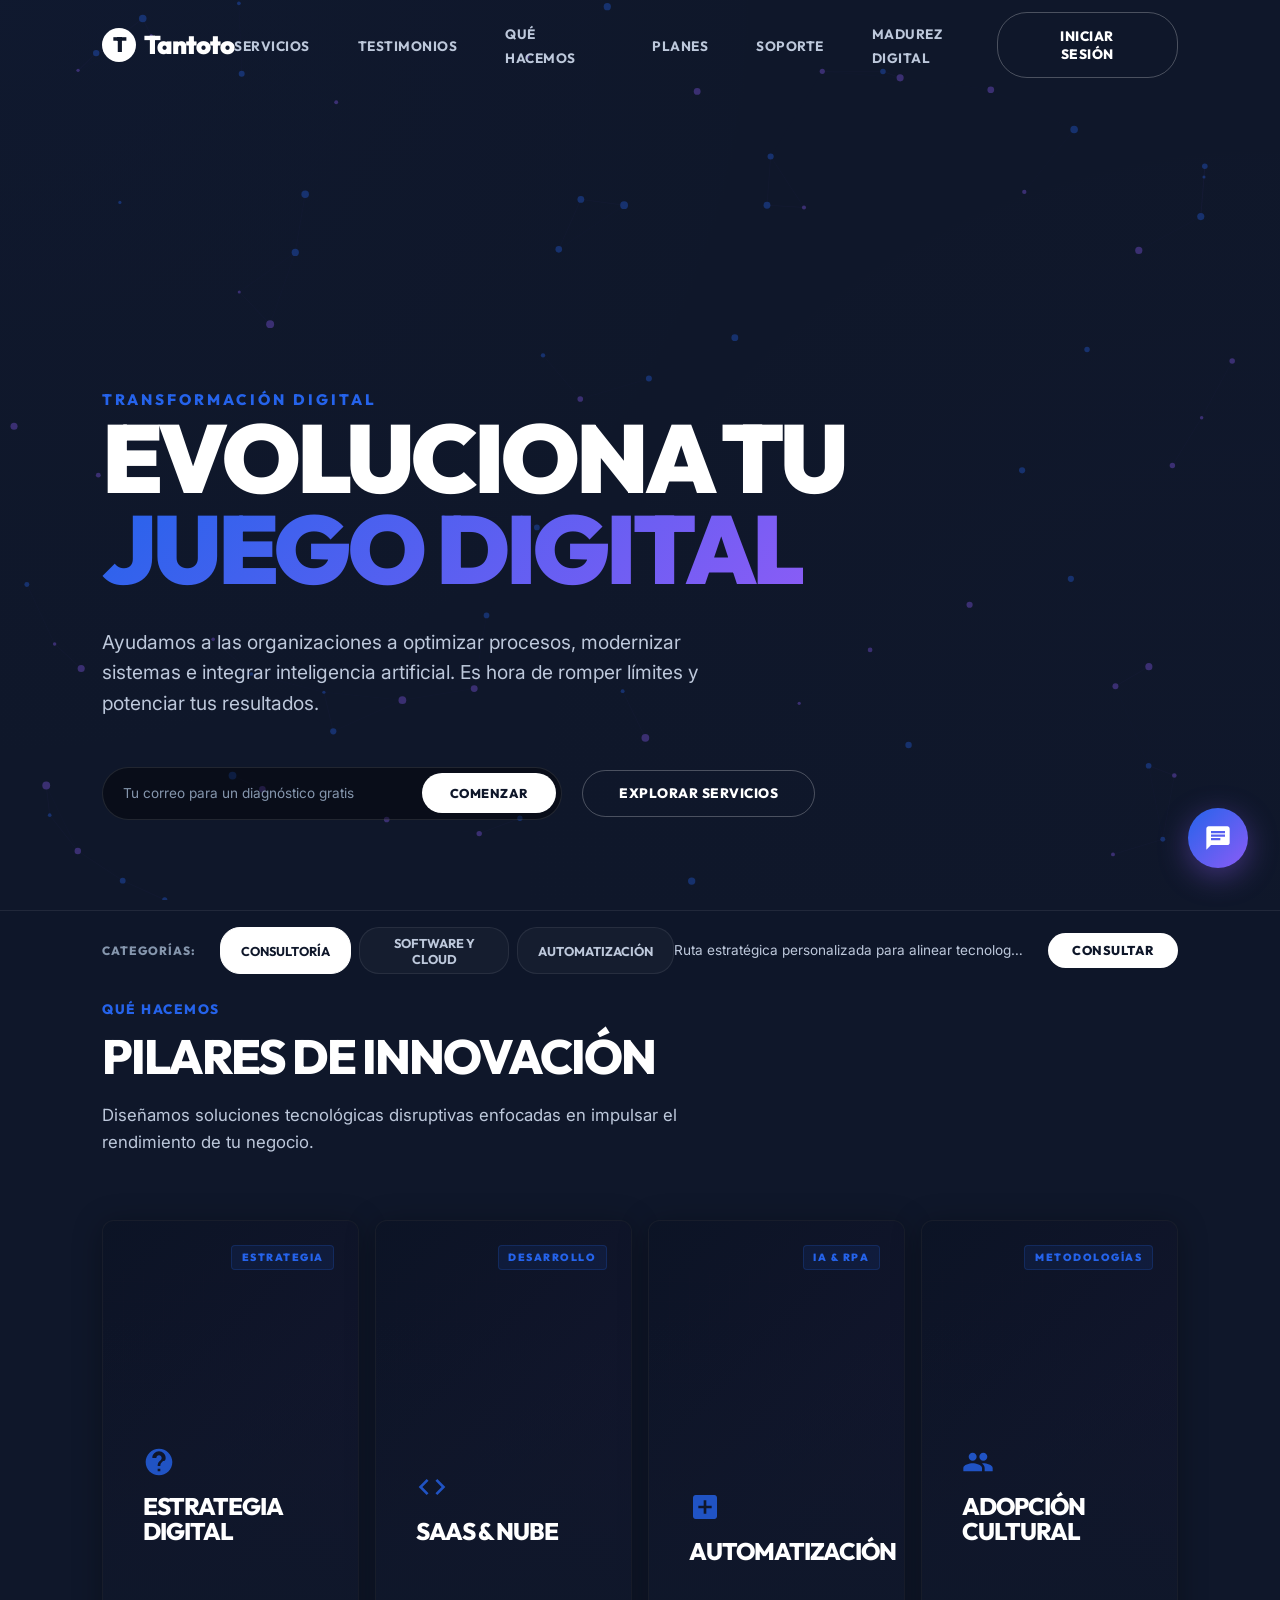
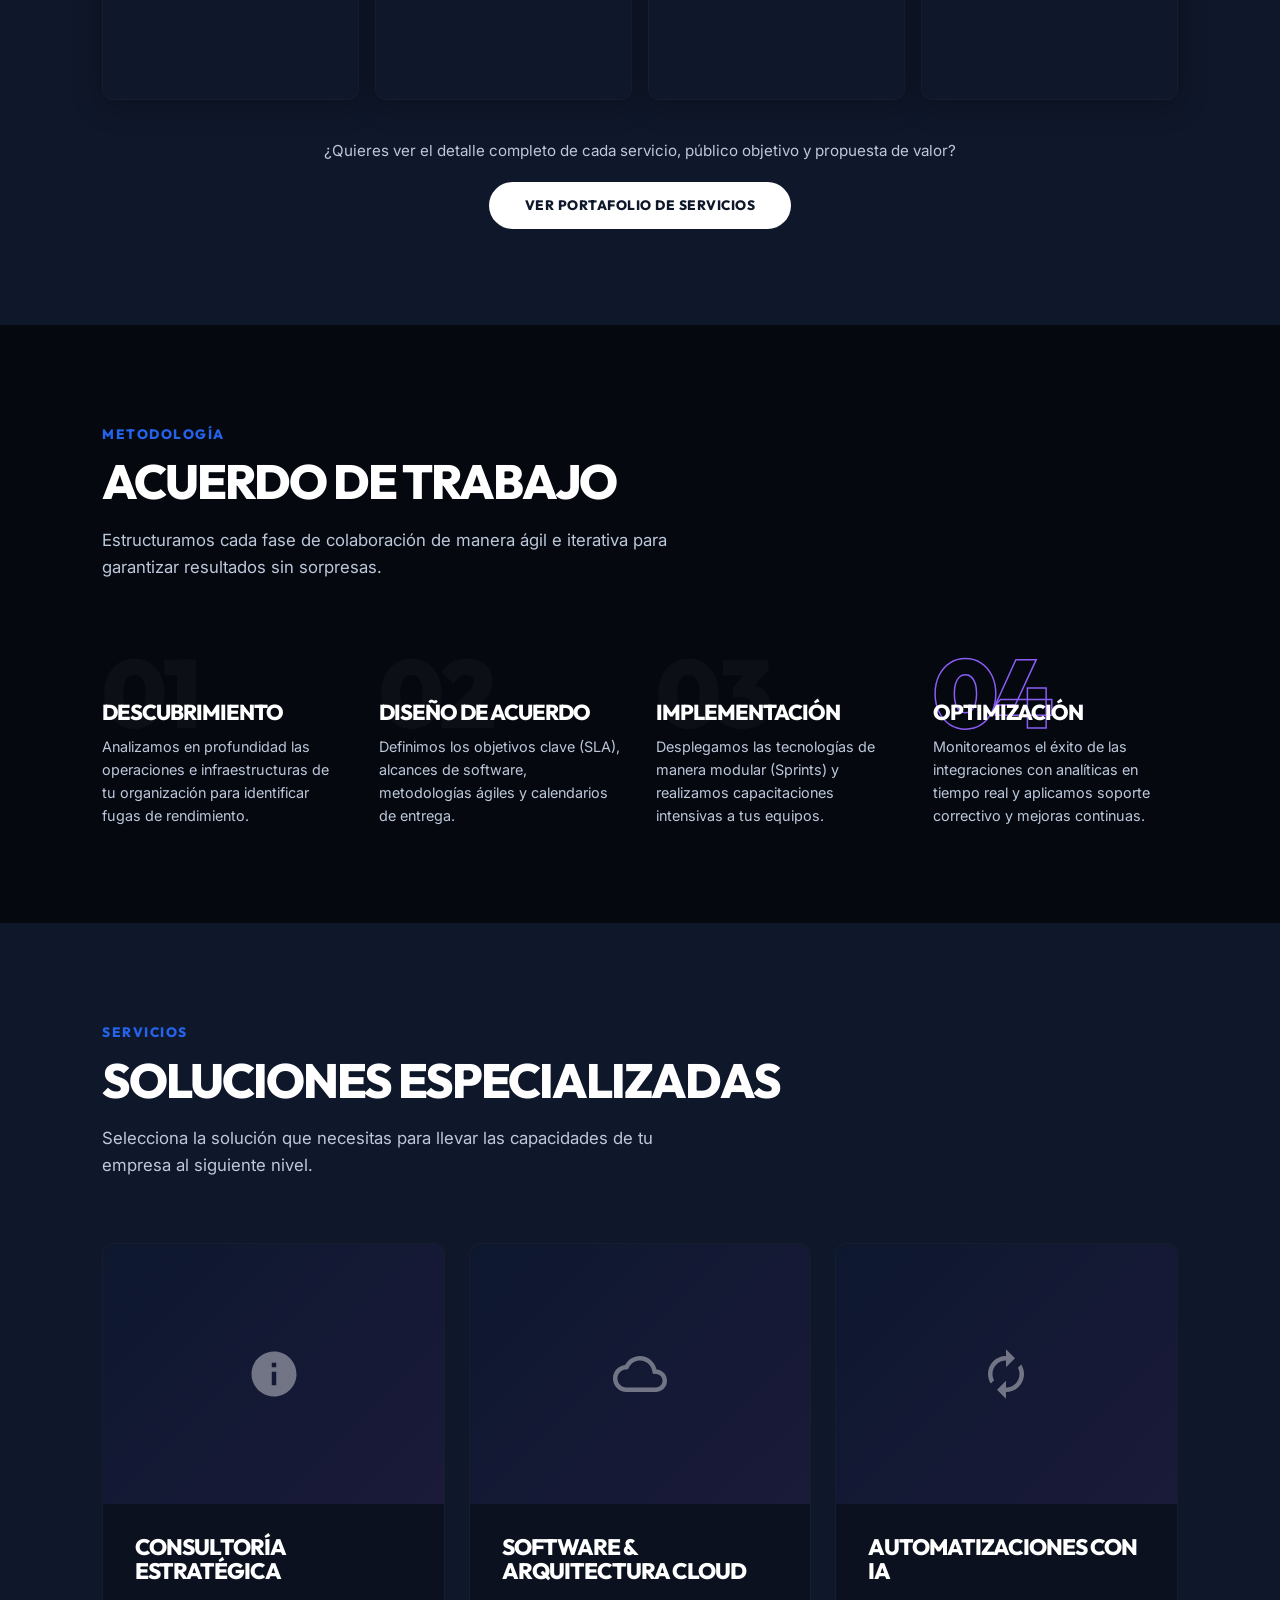
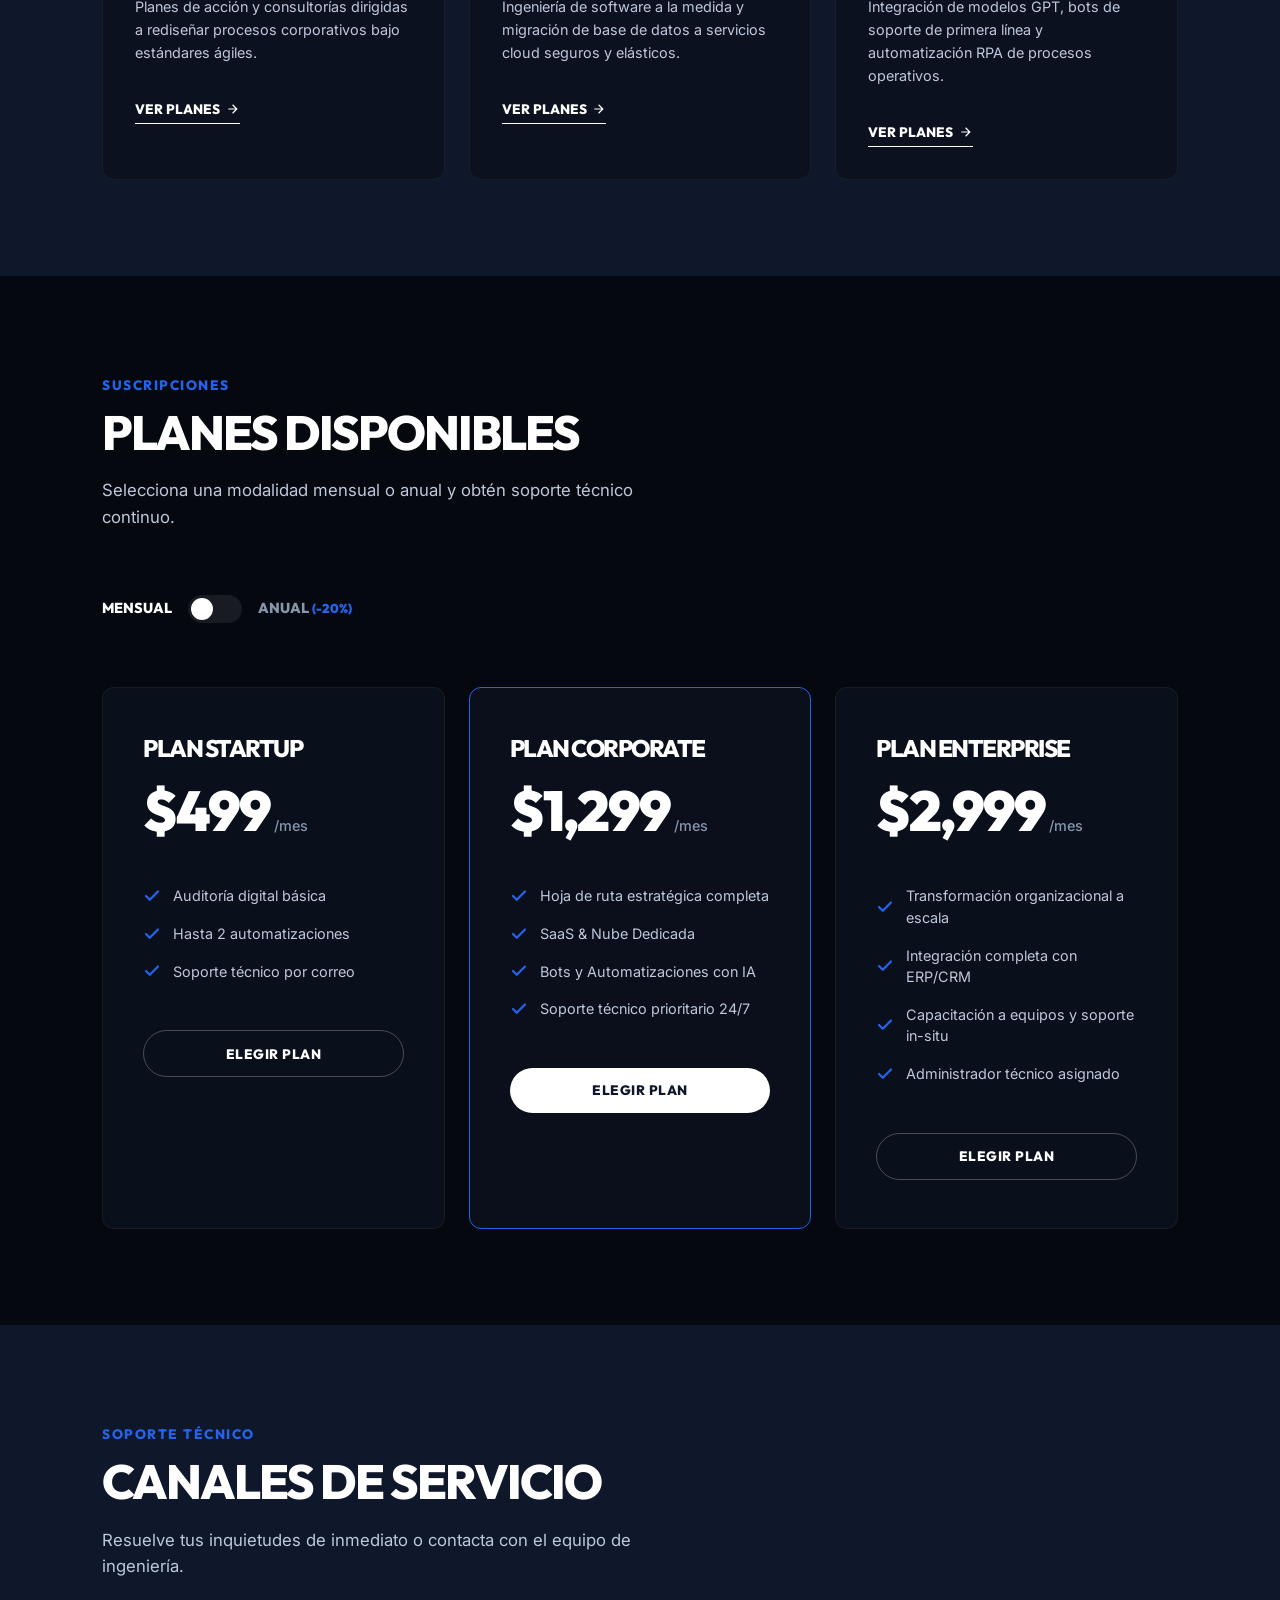
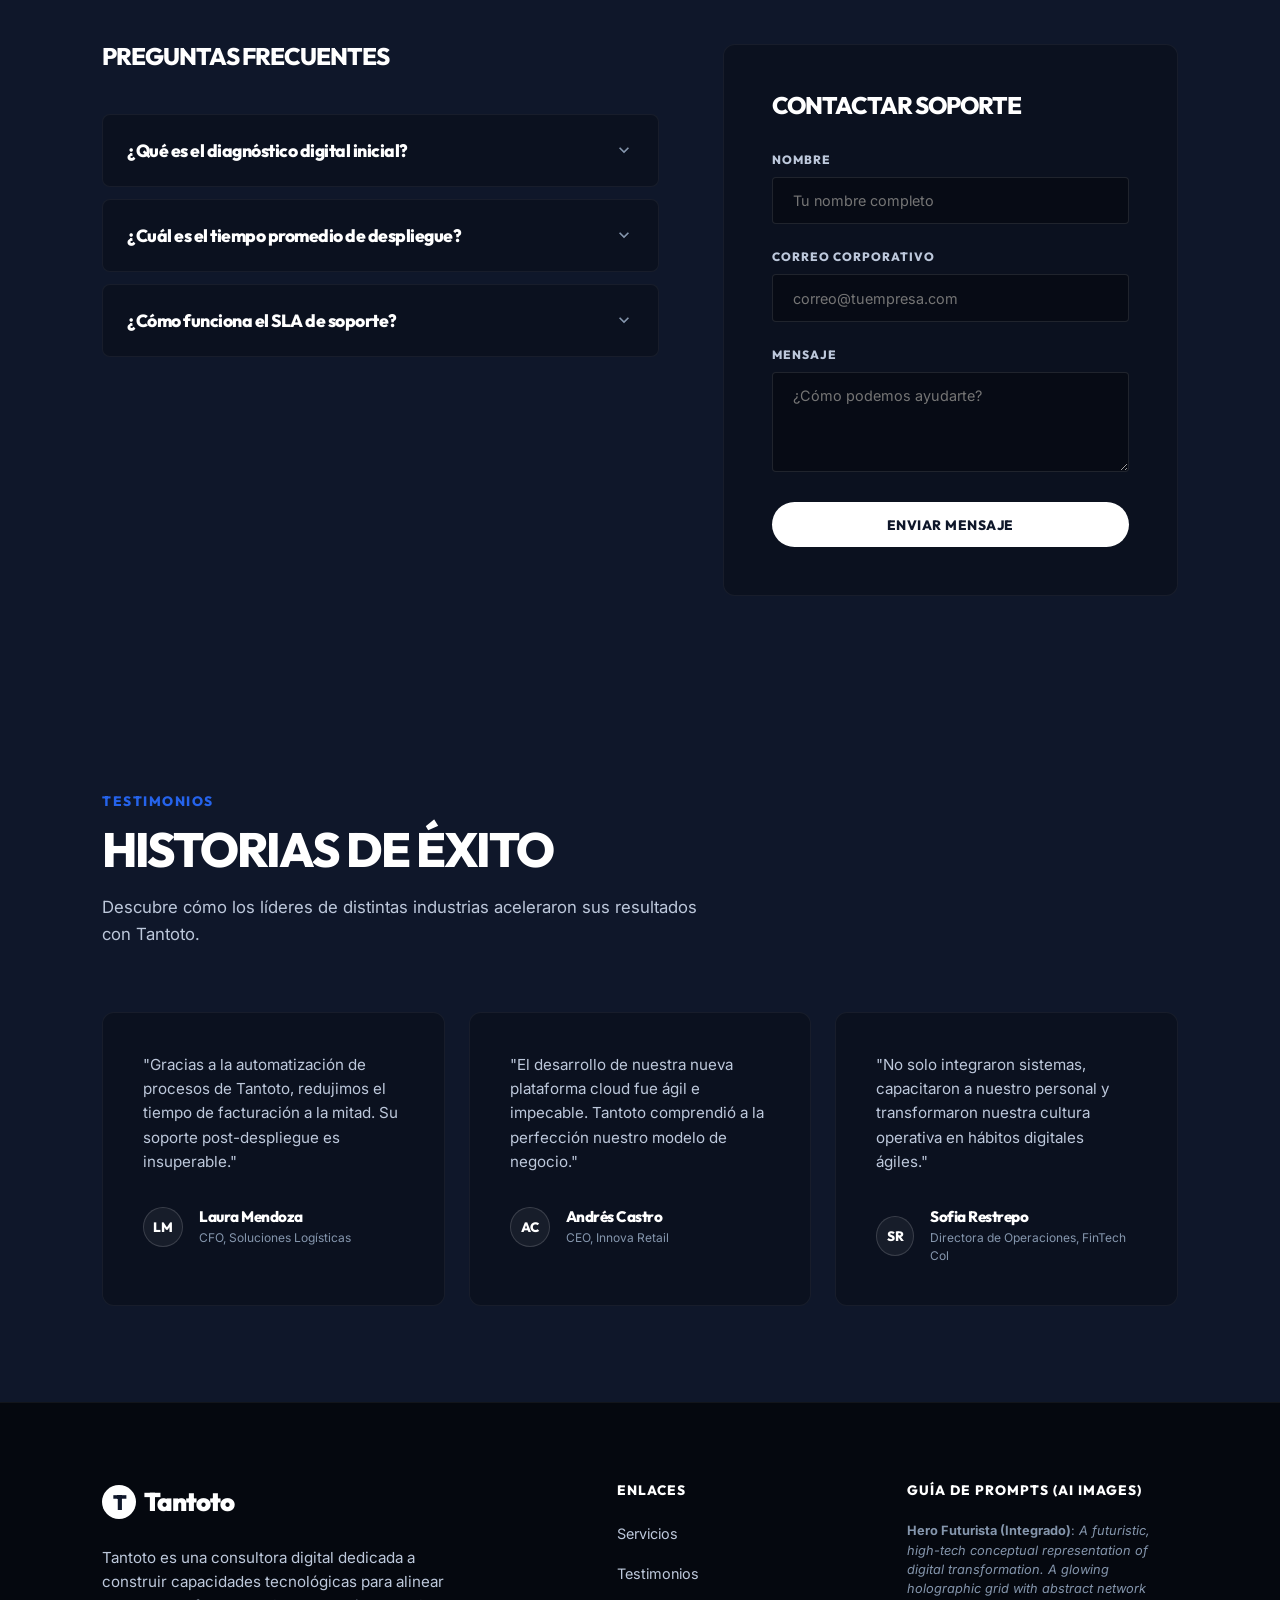
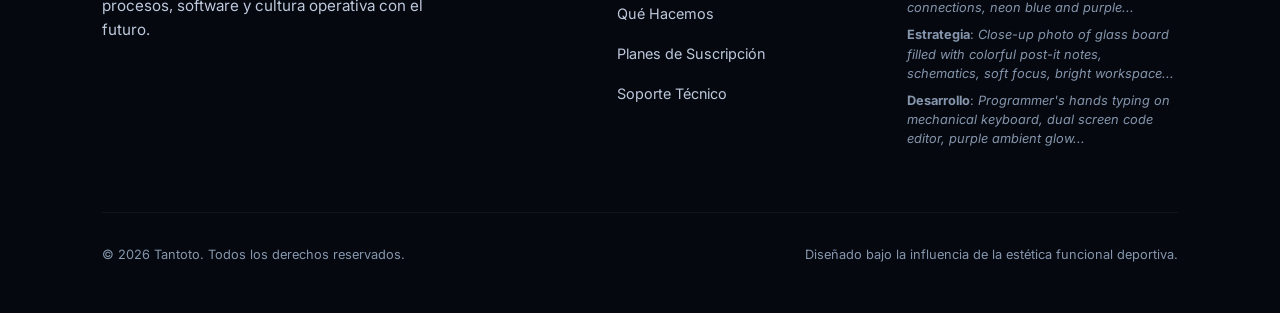
==== commit 14f9b6cf: "Corregir avatar del chatbot a Tantoto" ====
--- a/index.html
+++ b/index.html
@@ -496,7 +496,7 @@
     
     <div class="chat-window" id="chat-window">
       <div class="chat-header">
-        <div class="chat-header-avatar">N</div>
+        <div class="chat-header-avatar">T</div>
         <div class="chat-header-info">
           <span class="chat-header-title">Tantoto AI Assistant</span>
           <span class="chat-header-status">En línea</span>
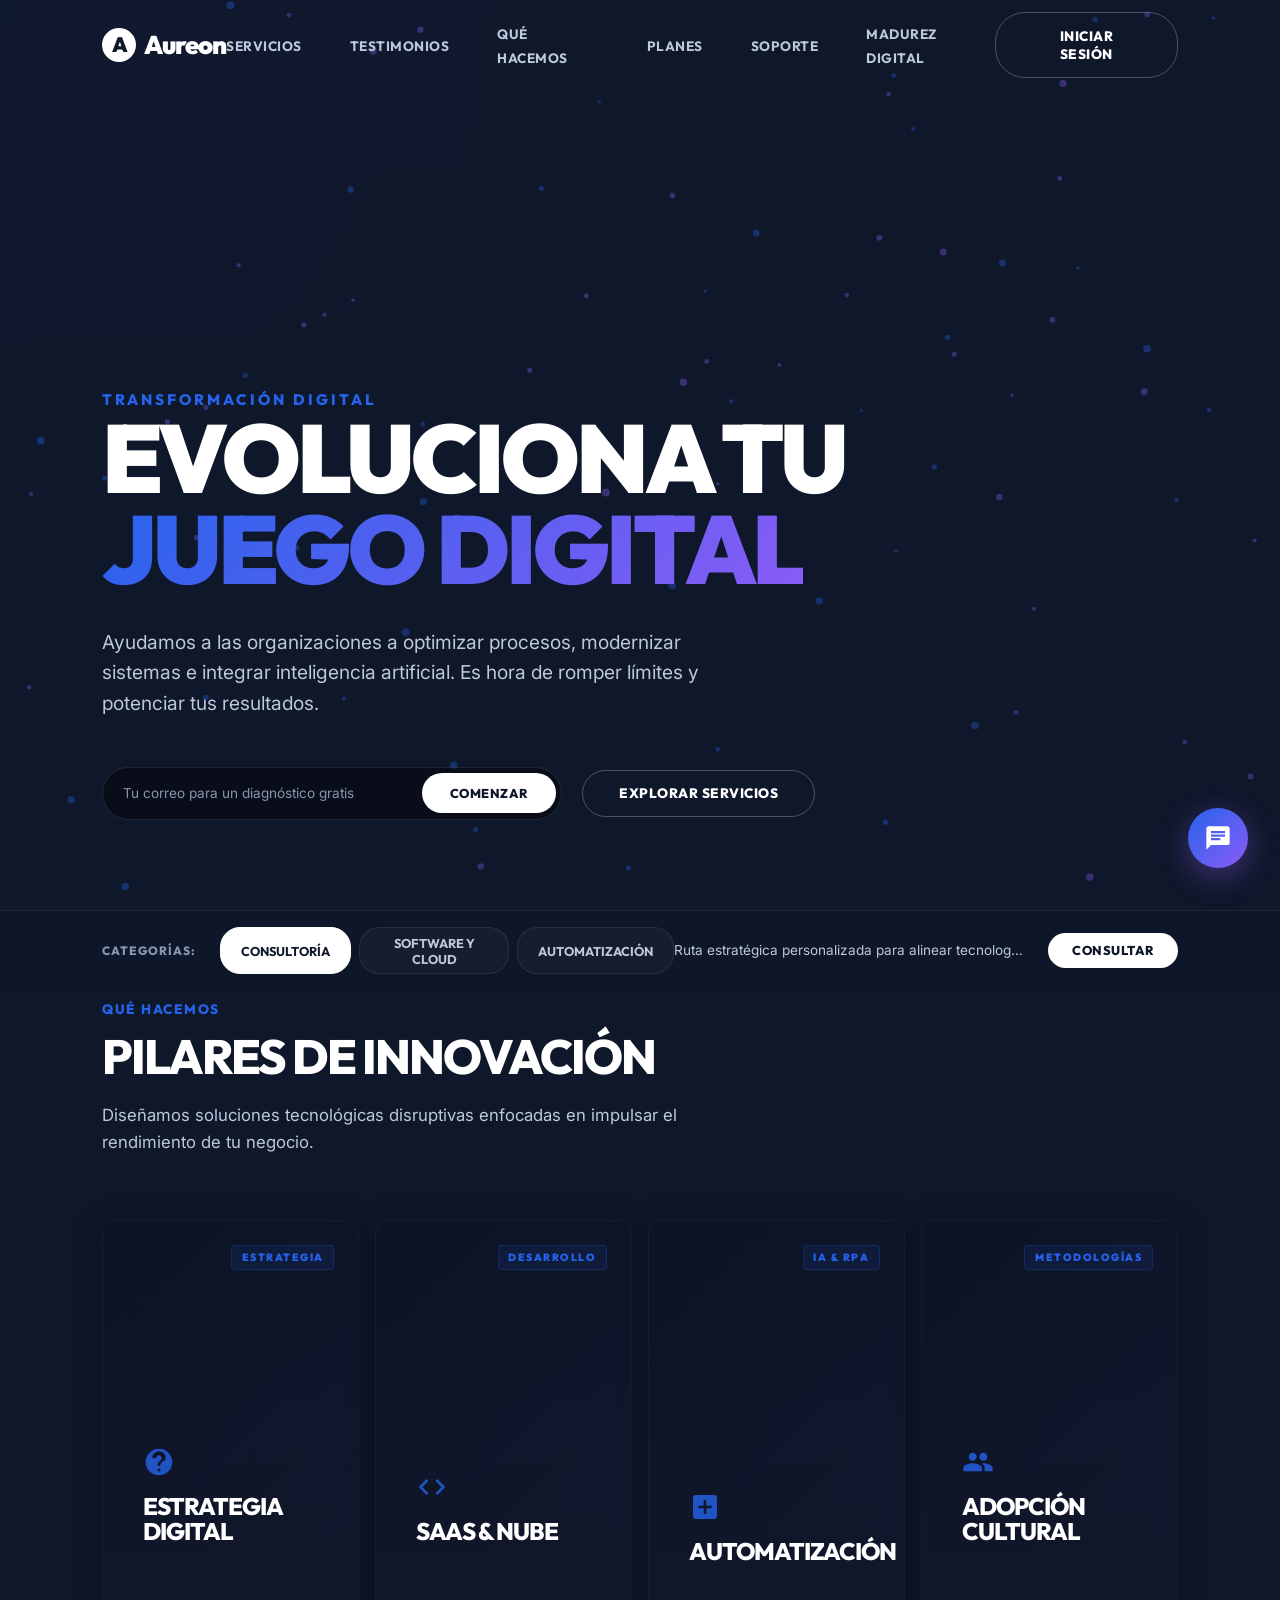
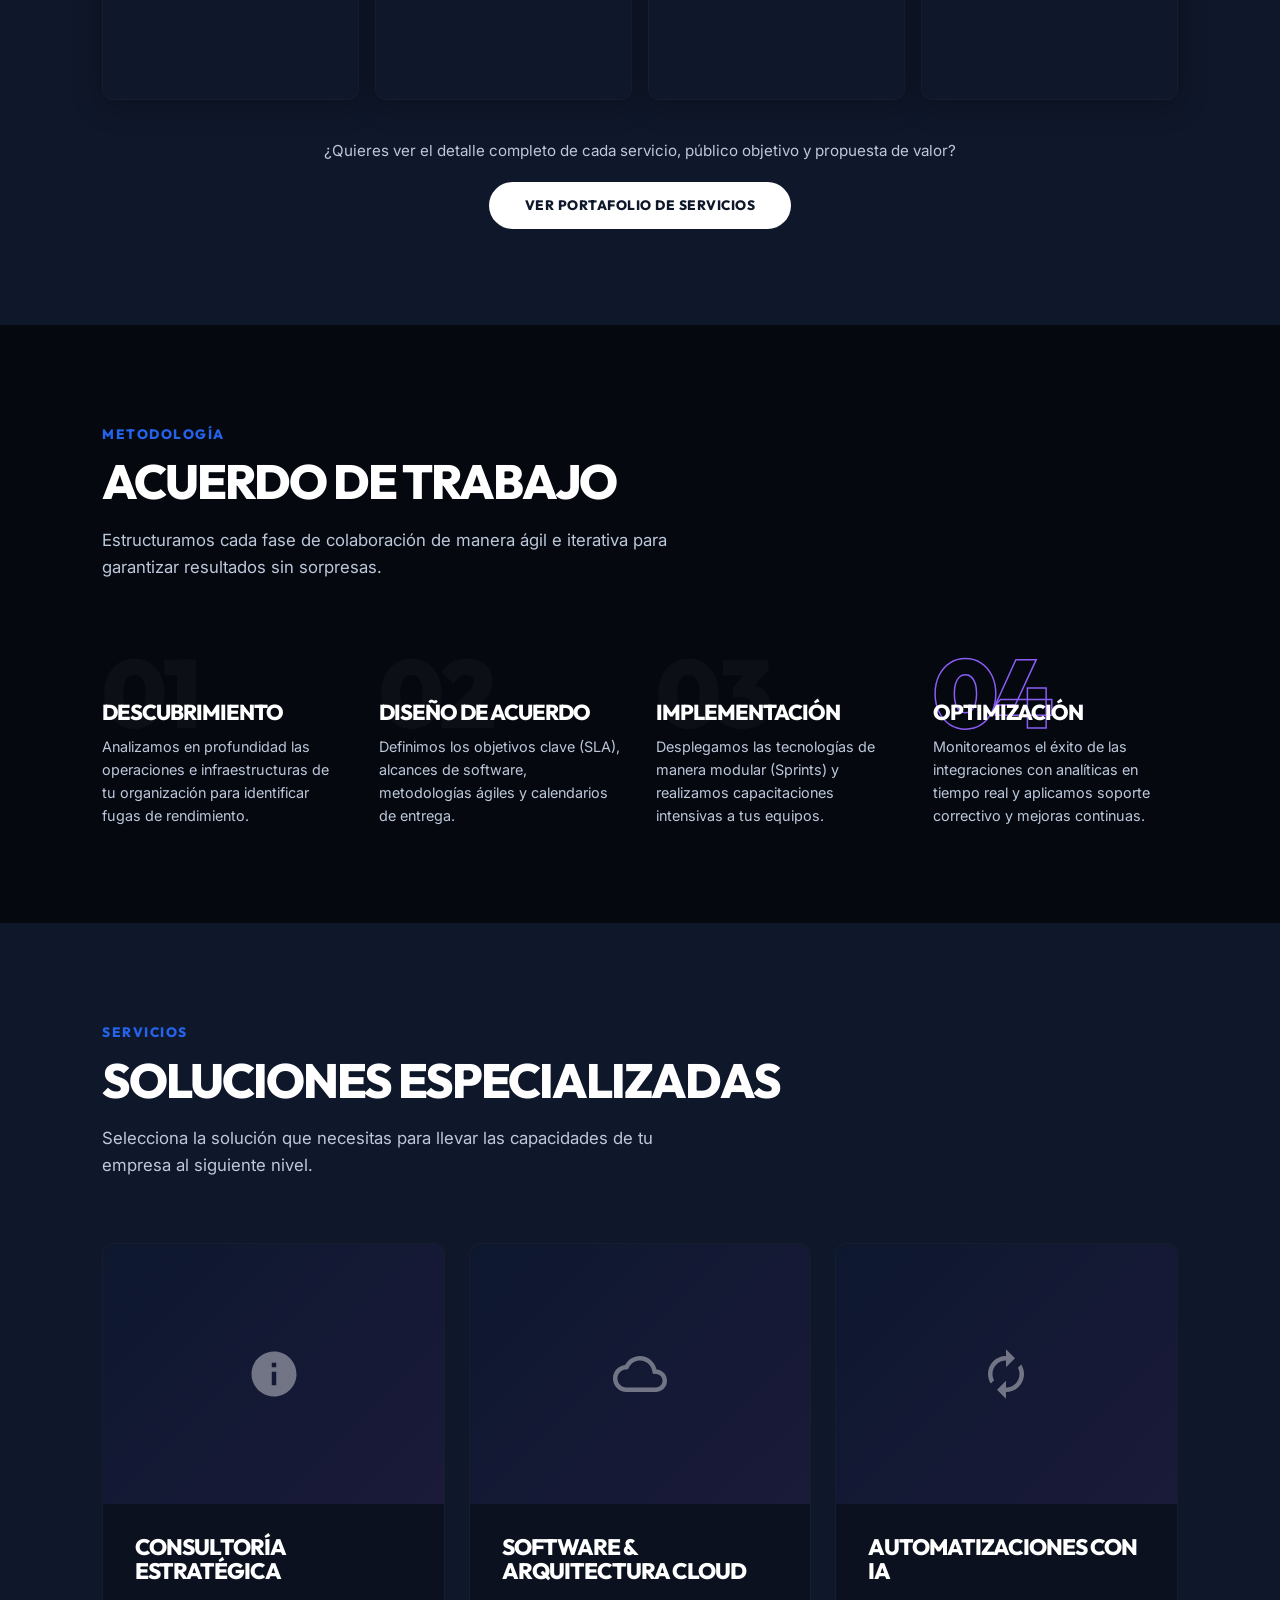
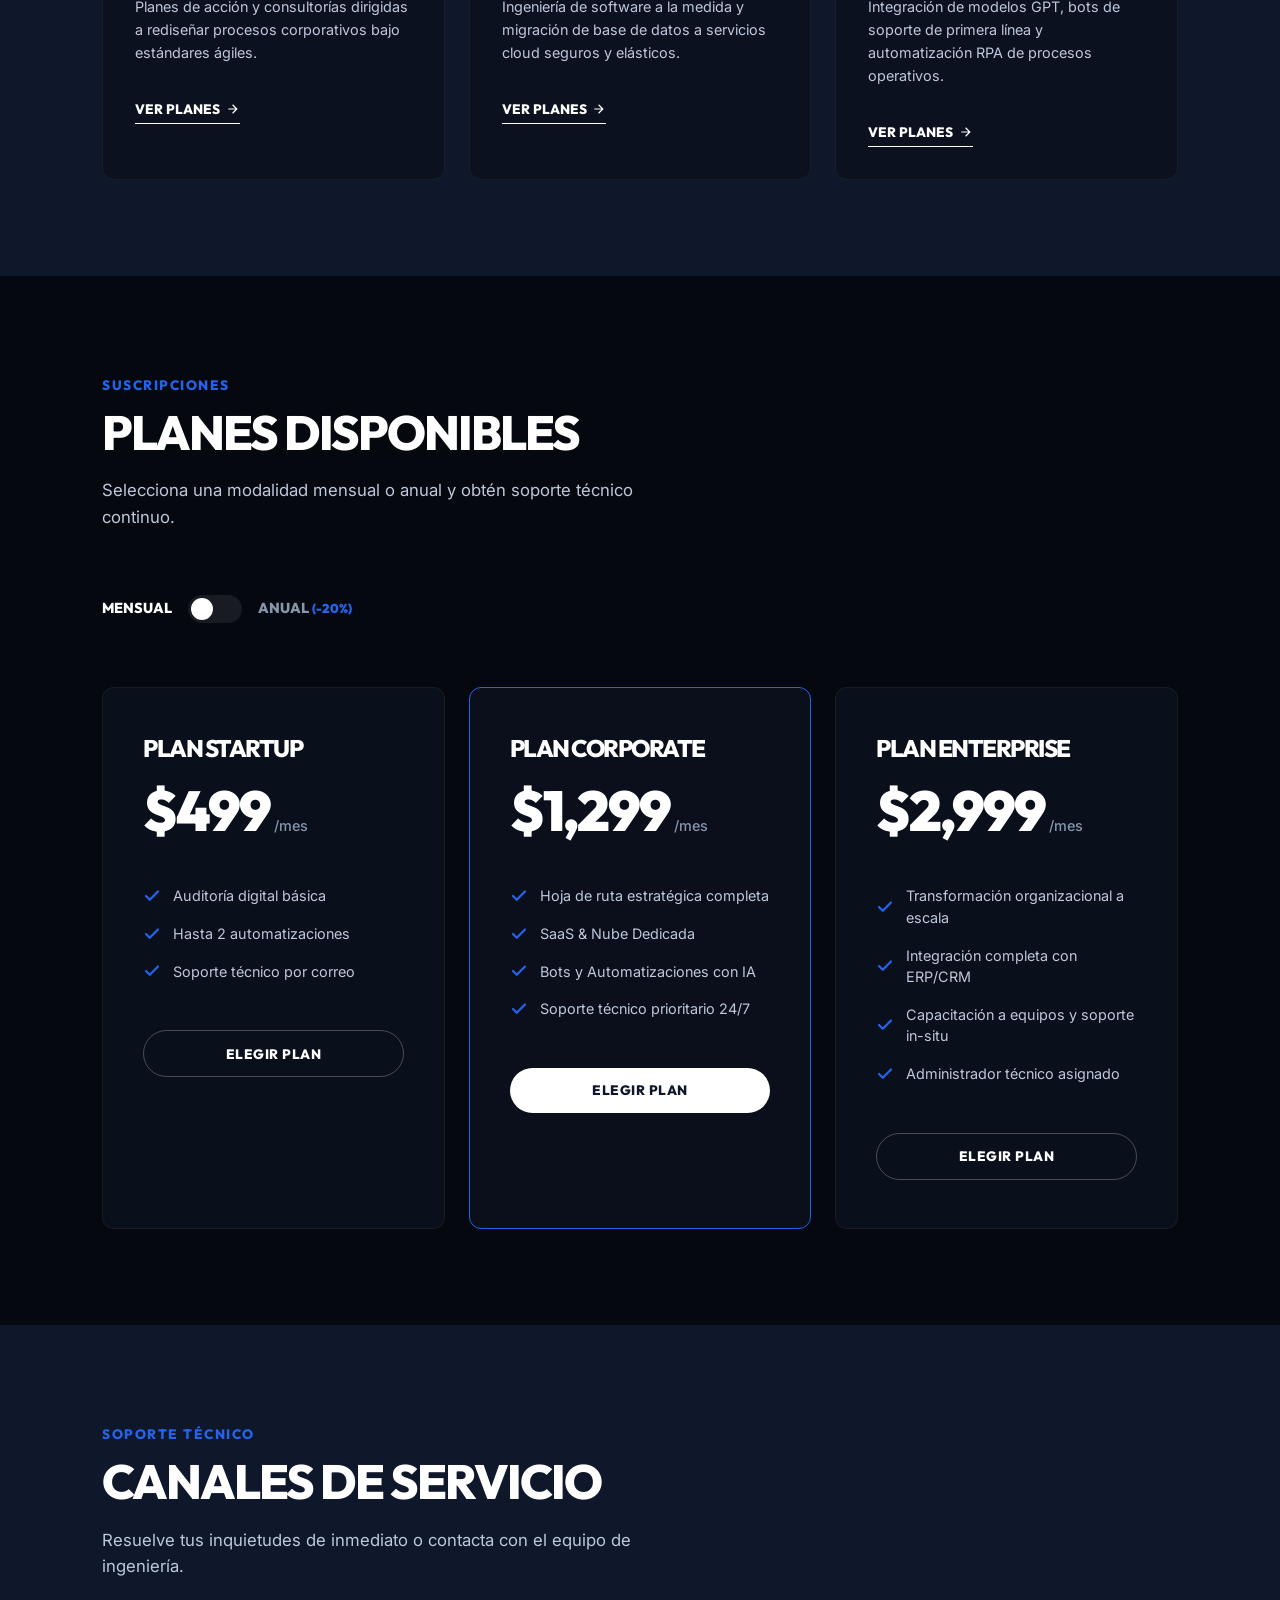
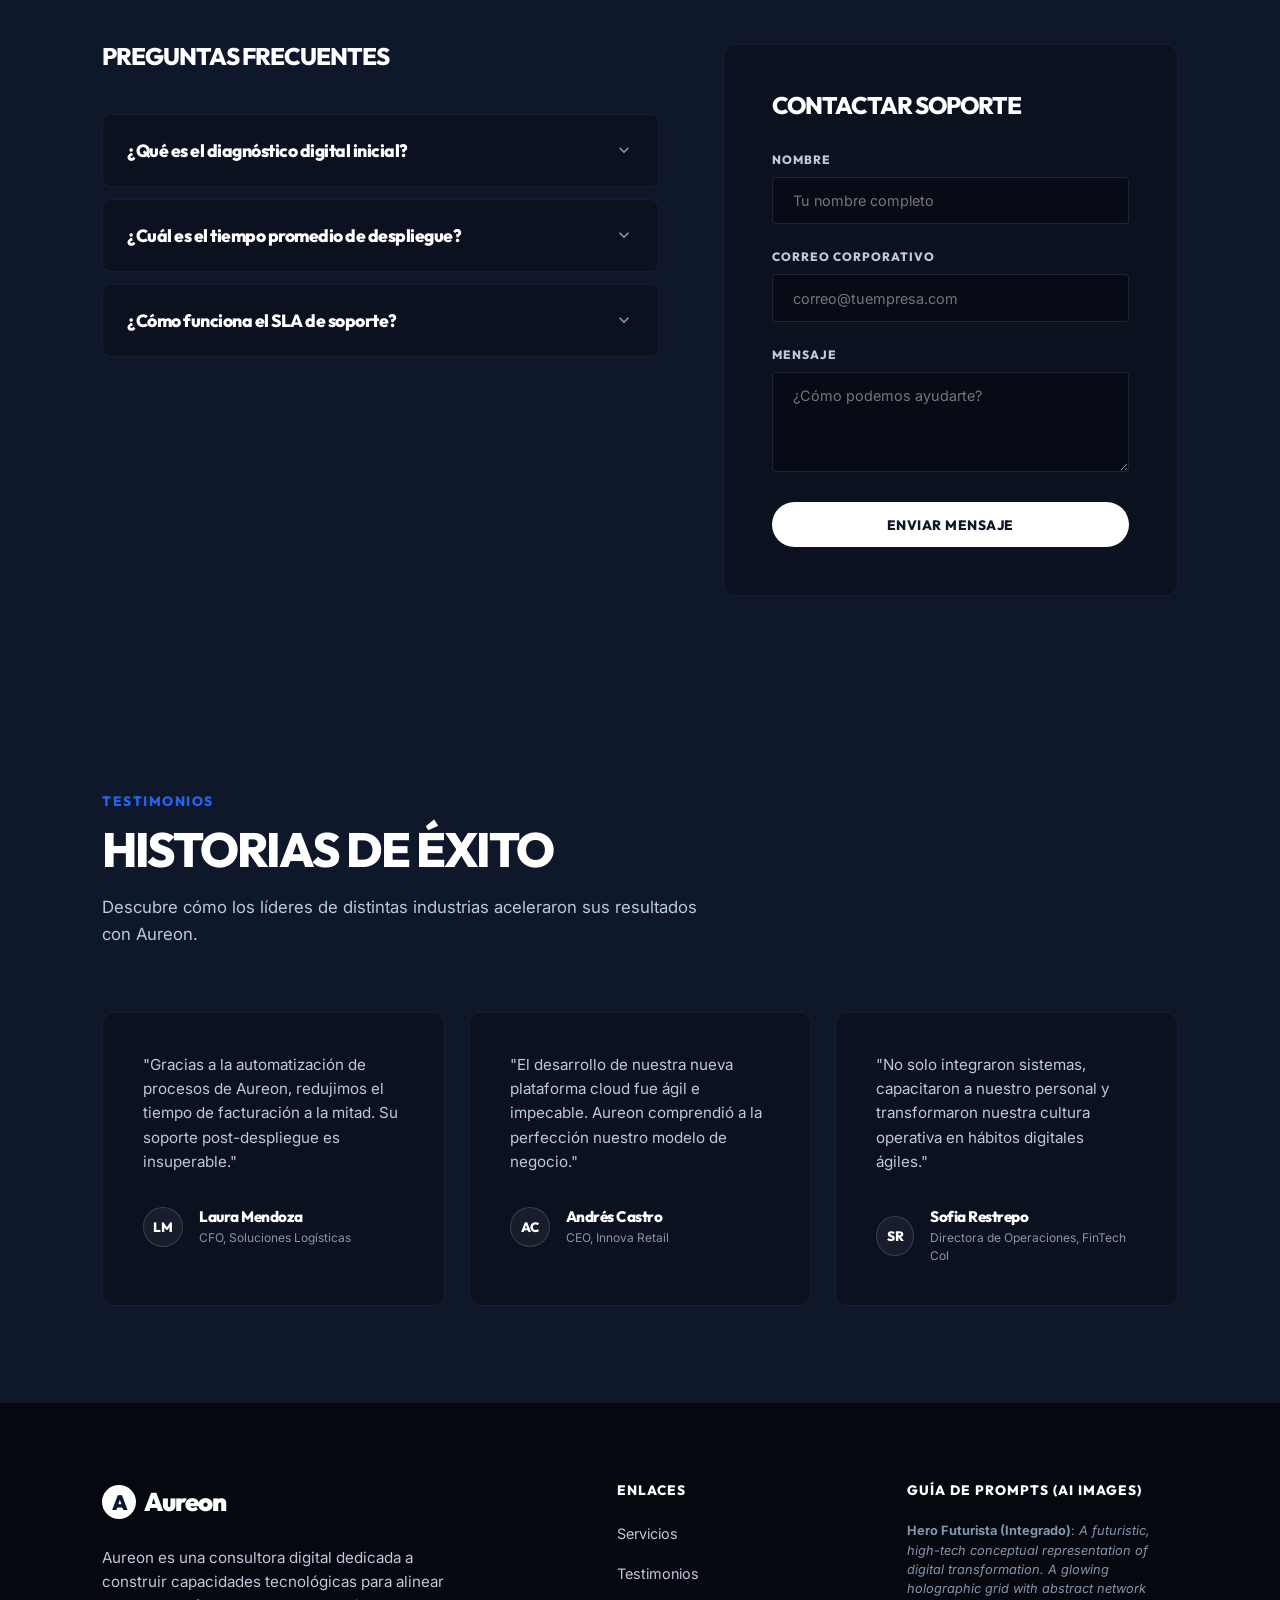
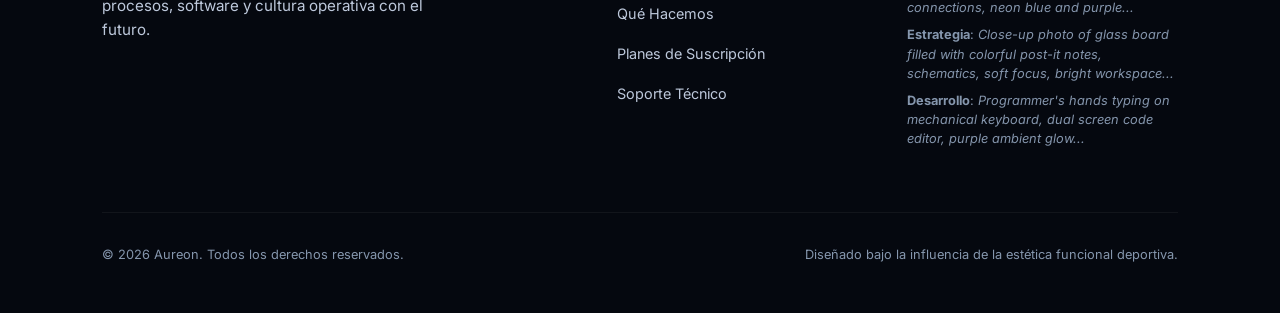
==== commit 2ab81987: "Renombrar la marca de Tantoto a Aureon" ====
--- a/index.html
+++ b/index.html
@@ -3,7 +3,7 @@
 <head>
   <meta charset="UTF-8">
   <meta name="viewport" content="width=device-width, initial-scale=1.0">
-  <title>Tantoto - Agencia de Transformación Digital</title>
+  <title>Aureon - Agencia de Transformación Digital</title>
   <link rel="stylesheet" href="style.css">
 </head>
 <body>
@@ -11,8 +11,8 @@
   <!-- Header Section (Nike-inspired) -->
   <header class="header" id="navbar">
     <div class="logo">
-      <div class="logo-symbol">T</div>
-      <span class="logo-text">Tantoto</span>
+      <div class="logo-symbol">A</div>
+      <span class="logo-text">Aureon</span>
     </div>
     
     <nav>
@@ -440,14 +440,14 @@
     <div class="section-header">
       <span class="section-tag">Testimonios</span>
       <h2 class="section-title">Historias de Éxito</h2>
-      <p class="section-desc">Descubre cómo los líderes de distintas industrias aceleraron sus resultados con Tantoto.</p>
+      <p class="section-desc">Descubre cómo los líderes de distintas industrias aceleraron sus resultados con Aureon.</p>
     </div>
 
     <div class="testimon-grid">
       <!-- Testimonial 1 -->
       <div class="testimon-card">
         <p class="testimon-quote">
-          "Gracias a la automatización de procesos de Tantoto, redujimos el tiempo de facturación a la mitad. Su soporte post-despliegue es insuperable."
+          "Gracias a la automatización de procesos de Aureon, redujimos el tiempo de facturación a la mitad. Su soporte post-despliegue es insuperable."
         </p>
         <div class="testimon-client">
           <div class="testimon-avatar">LM</div>
@@ -461,7 +461,7 @@
       <!-- Testimonial 2 -->
       <div class="testimon-card">
         <p class="testimon-quote">
-          "El desarrollo de nuestra nueva plataforma cloud fue ágil e impecable. Tantoto comprendió a la perfección nuestro modelo de negocio."
+          "El desarrollo de nuestra nueva plataforma cloud fue ágil e impecable. Aureon comprendió a la perfección nuestro modelo de negocio."
         </p>
         <div class="testimon-client">
           <div class="testimon-avatar">AC</div>
@@ -488,7 +488,7 @@
     </div>
   </section>
 
-  <!-- Floating Chatbot Widget (Tantoto AI Assistant) -->
+  <!-- Floating Chatbot Widget (Aureon AI Assistant) -->
   <div class="chatbot-widget" id="chatbot">
     <button class="chatbot-toggle" id="chatbot-toggle" onclick="toggleChatbot()">
       <svg viewBox="0 0 24 24"><path d="M20 2H4c-1.1 0-1.99.9-1.99 2L2 22l4-4h14c1.1 0 2-.9 2-2V4c0-1.1-.9-2-2-2zM6 9h12v2H6V9zm8 5H6v-2h8v2zm4-6H6V6h12v2z"/></svg>
@@ -496,9 +496,9 @@
     
     <div class="chat-window" id="chat-window">
       <div class="chat-header">
-        <div class="chat-header-avatar">T</div>
+        <div class="chat-header-avatar">A</div>
         <div class="chat-header-info">
-          <span class="chat-header-title">Tantoto AI Assistant</span>
+          <span class="chat-header-title">Aureon AI Assistant</span>
           <span class="chat-header-status">En línea</span>
         </div>
         <button class="chat-close-btn" onclick="toggleChatbot()">
@@ -508,7 +508,7 @@
       
       <div class="chat-messages" id="chat-messages">
         <div class="chat-bubble bot">
-          ¡Hola! Soy el asistente digital de Tantoto. ¿En qué puedo ayudarte hoy?
+          ¡Hola! Soy el asistente digital de Aureon. ¿En qué puedo ayudarte hoy?
         </div>
       </div>
       
@@ -525,11 +525,11 @@
     <div class="footer-grid">
       <div class="footer-logo-desc">
         <div class="logo">
-          <div class="logo-symbol">T</div>
-          <span class="logo-text" style="color:var(--color-white);">Tantoto</span>
+          <div class="logo-symbol">A</div>
+          <span class="logo-text" style="color:var(--color-white);">Aureon</span>
         </div>
         <p class="footer-desc">
-          Tantoto es una consultora digital dedicada a construir capacidades tecnológicas para alinear procesos, software y cultura operativa con el futuro.
+          Aureon es una consultora digital dedicada a construir capacidades tecnológicas para alinear procesos, software y cultura operativa con el futuro.
         </p>
       </div>
 
@@ -564,7 +564,7 @@
     </div>
 
     <div class="footer-bottom">
-      <span>&copy; 2026 Tantoto. Todos los derechos reservados.</span>
+      <span>&copy; 2026 Aureon. Todos los derechos reservados.</span>
       <span>Diseñado bajo la influencia de la estética funcional deportiva.</span>
     </div>
   </footer>
--- a/style.css
+++ b/style.css
@@ -1417,7 +1417,7 @@
   fill: currentColor;
 }
 
-/* Toast alert inside Tantoto website */
+/* Toast alert inside Aureon website */
 .alert-container {
   position: fixed;
   bottom: 2rem;
